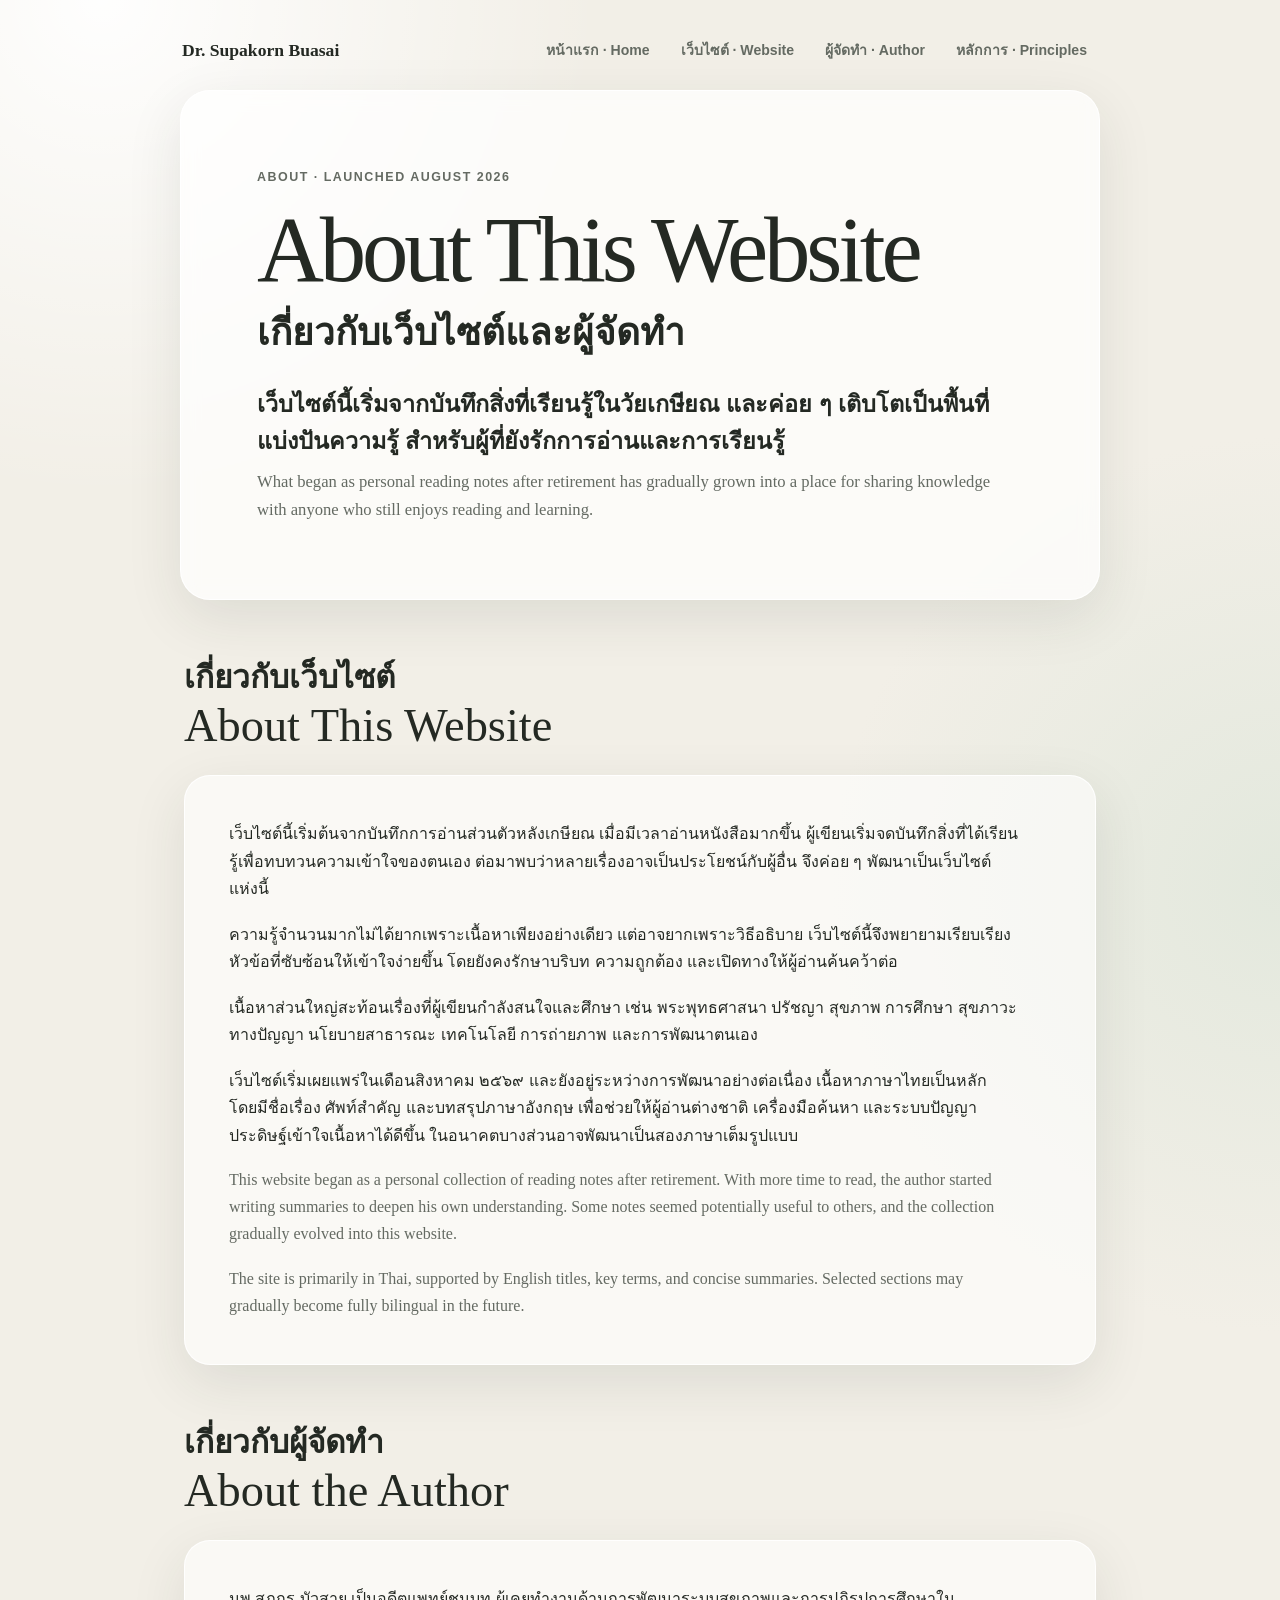
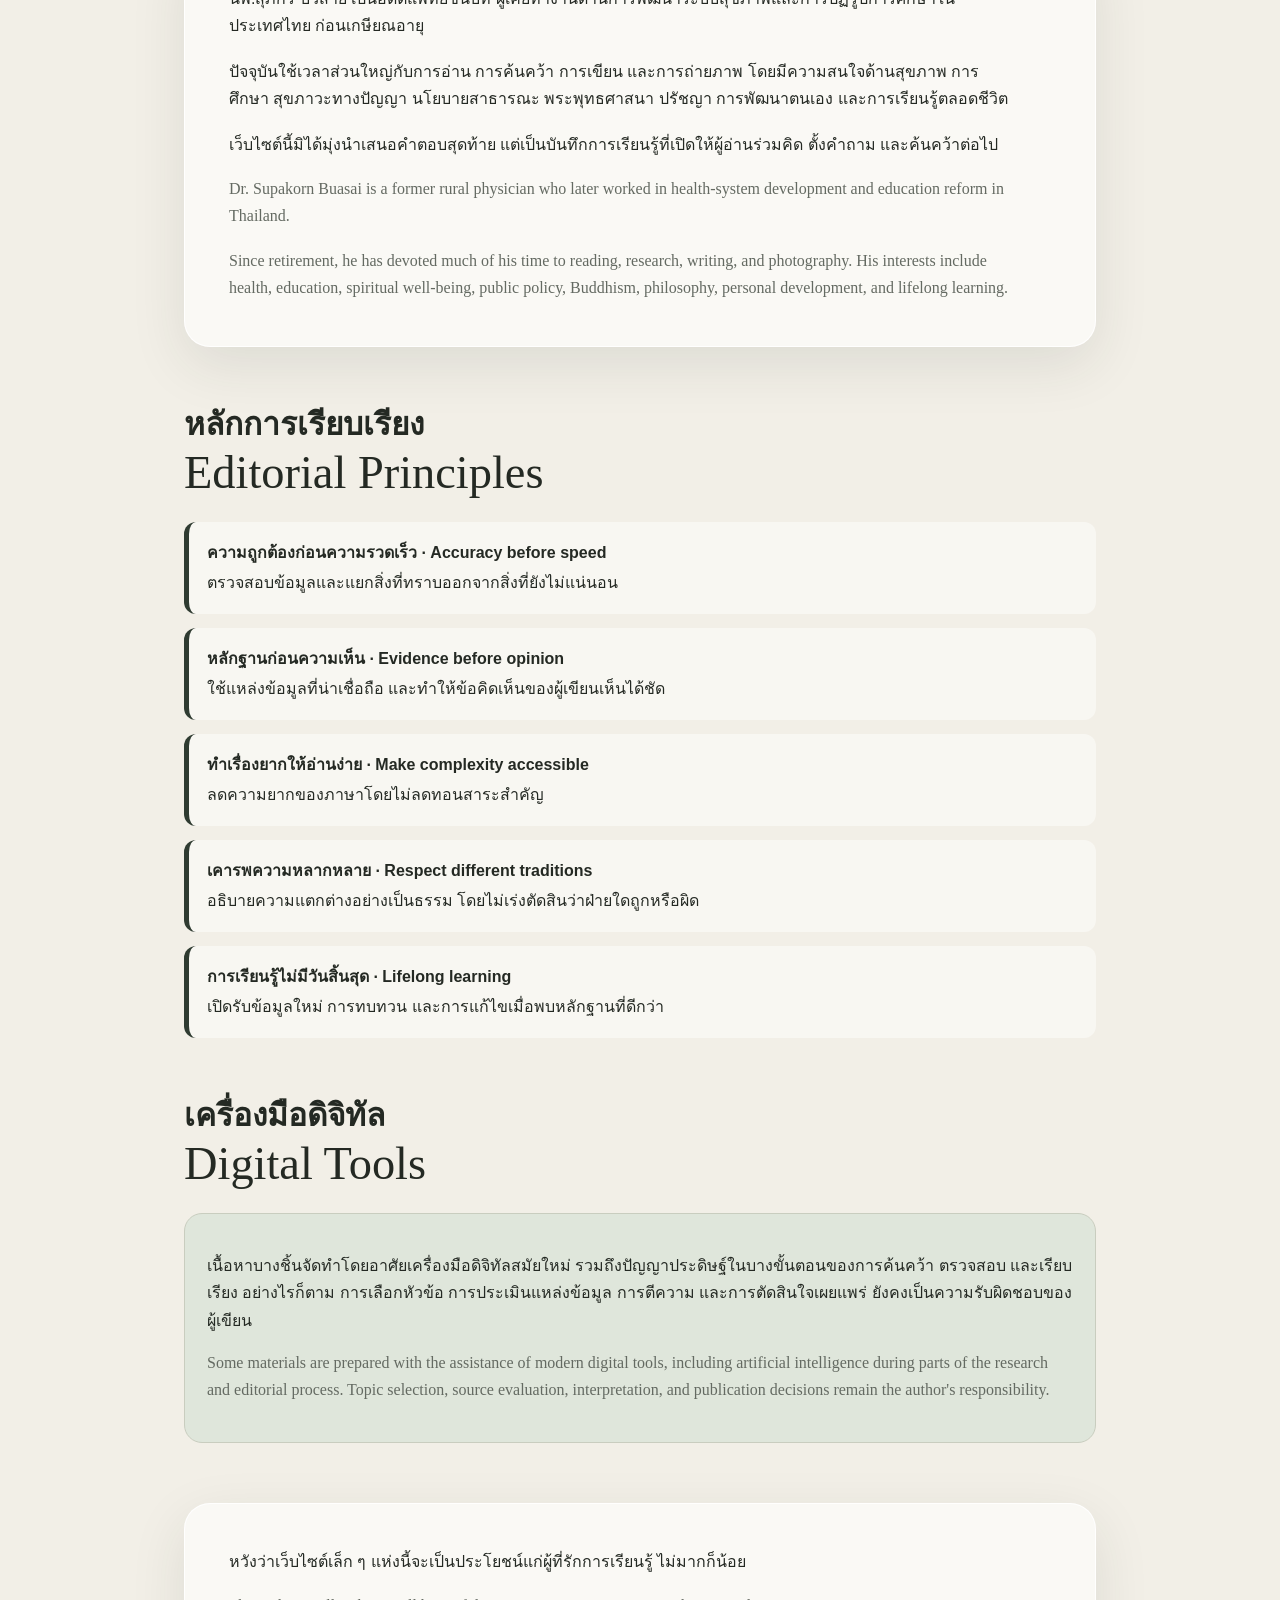
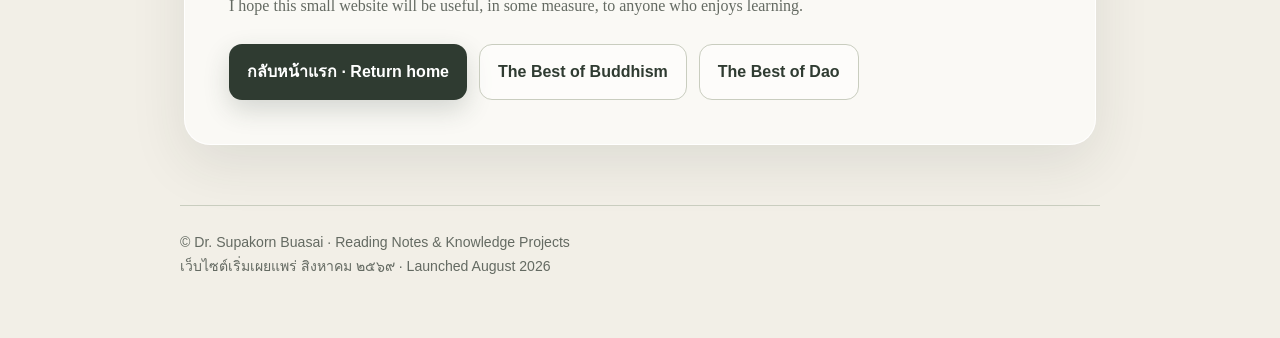
==== about/index.html @ 01113575 "Update index.html" ====
<!DOCTYPE html>
<html lang="th">
<head>
  <meta charset="UTF-8">
  <meta name="viewport" content="width=device-width, initial-scale=1.0">
  <title>เกี่ยวกับเว็บไซต์และผู้จัดทำ | Dr. Supakorn Buasai</title>
  <meta name="description" content="ที่มาของเว็บไซต์บันทึกการอ่านและโครงการความรู้ โดย ดร.สุภกร บัวสาย อดีตแพทย์ชนบท ผู้สนใจการเรียนรู้ตลอดชีวิต สุขภาพ การศึกษา สุขภาวะทางปัญญา นโยบายสาธารณะ การถ่ายภาพ และการพัฒนาตนเอง">
  <meta name="author" content="Dr. Supakorn Buasai">
  <meta name="robots" content="index, follow">
  <link rel="canonical" href="https://drsupakorn.github.io/about/">
  <link rel="stylesheet" href="https://drsupakorn.github.io/styles.css">
  <meta property="og:locale" content="th_TH">
  <meta property="og:locale:alternate" content="en_US">
  <meta property="og:type" content="profile">
  <meta property="og:title" content="เกี่ยวกับเว็บไซต์และผู้จัดทำ | Dr. Supakorn Buasai">
  <meta property="og:description" content="เว็บไซต์นี้เริ่มจากบันทึกสิ่งที่เรียนรู้ในวัยเกษียณ และค่อย ๆ เติบโตเป็นพื้นที่แบ่งปันความรู้สำหรับผู้สนใจทั่วไป">
  <meta property="og:url" content="https://drsupakorn.github.io/about/">
  <meta property="og:site_name" content="Dr. Supakorn Buasai — Reading Notes & Knowledge Projects">
  <meta name="twitter:card" content="summary">
  <meta name="twitter:title" content="About the Website | Dr. Supakorn Buasai">
  <meta name="twitter:description" content="The story behind a Thai-first knowledge website with English support, launched in August 2026.">
  <script type="application/ld+json">
  {
    "@context":"https://schema.org",
    "@type":"AboutPage",
    "name":"เกี่ยวกับเว็บไซต์และผู้จัดทำ",
    "alternateName":"About the Website and Author",
    "url":"https://drsupakorn.github.io/about/",
    "inLanguage":["th","en"],
    "dateCreated":"2026-08-03",
    "isPartOf":{"@type":"WebSite","name":"Dr. Supakorn Buasai — Reading Notes & Knowledge Projects","url":"https://drsupakorn.github.io/"},
    "about":{"@type":"Person","name":"Dr. Supakorn Buasai","alternateName":"ดร.สุภกร บัวสาย","description":"A former rural physician who later worked in health-system development and education reform in Thailand, and now devotes time to reading, research, writing, and photography."}
  }
  </script>
</head>
<body>
<main class="page narrow">
  <div class="topbar">
    <a class="brand" href="https://drsupakorn.github.io/">Dr. Supakorn Buasai</a>
    <nav class="topnav" aria-label="เมนูหลัก / Main navigation">
      <a href="https://drsupakorn.github.io/">หน้าแรก · Home</a>
      <a href="#website">เว็บไซต์ · Website</a>
      <a href="#author">ผู้จัดทำ · Author</a>
      <a href="#principles">หลักการ · Principles</a>
    </nav>
  </div>

  <header class="hero">
    <p class="eyebrow">About · Launched August 2026</p>
    <h1>About This Website<span class="thai-name">เกี่ยวกับเว็บไซต์และผู้จัดทำ</span></h1>
    <p class="lead-th">เว็บไซต์นี้เริ่มจากบันทึกสิ่งที่เรียนรู้ในวัยเกษียณ และค่อย ๆ เติบโตเป็นพื้นที่แบ่งปันความรู้ สำหรับผู้ที่ยังรักการอ่านและการเรียนรู้</p>
    <p class="lead-en" lang="en">What began as personal reading notes after retirement has gradually grown into a place for sharing knowledge with anyone who still enjoys reading and learning.</p>
  </header>

  <section class="section" id="website">
    <div class="section-head"><h2><span class="heading-th">เกี่ยวกับเว็บไซต์</span><span class="heading-en">About This Website</span></h2></div>
    <div class="content-card">
      <p>เว็บไซต์นี้เริ่มต้นจากบันทึกการอ่านส่วนตัวหลังเกษียณ เมื่อมีเวลาอ่านหนังสือมากขึ้น ผู้เขียนเริ่มจดบันทึกสิ่งที่ได้เรียนรู้เพื่อทบทวนความเข้าใจของตนเอง ต่อมาพบว่าหลายเรื่องอาจเป็นประโยชน์กับผู้อื่น จึงค่อย ๆ พัฒนาเป็นเว็บไซต์แห่งนี้</p>
      <p>ความรู้จำนวนมากไม่ได้ยากเพราะเนื้อหาเพียงอย่างเดียว แต่อาจยากเพราะวิธีอธิบาย เว็บไซต์นี้จึงพยายามเรียบเรียงหัวข้อที่ซับซ้อนให้เข้าใจง่ายขึ้น โดยยังคงรักษาบริบท ความถูกต้อง และเปิดทางให้ผู้อ่านค้นคว้าต่อ</p>
      <p>เนื้อหาส่วนใหญ่สะท้อนเรื่องที่ผู้เขียนกำลังสนใจและศึกษา เช่น พระพุทธศาสนา ปรัชญา สุขภาพ การศึกษา สุขภาวะทางปัญญา นโยบายสาธารณะ เทคโนโลยี การถ่ายภาพ และการพัฒนาตนเอง</p>
      <p>เว็บไซต์เริ่มเผยแพร่ในเดือนสิงหาคม ๒๕๖๙ และยังอยู่ระหว่างการพัฒนาอย่างต่อเนื่อง เนื้อหาภาษาไทยเป็นหลัก โดยมีชื่อเรื่อง ศัพท์สำคัญ และบทสรุปภาษาอังกฤษ เพื่อช่วยให้ผู้อ่านต่างชาติ เครื่องมือค้นหา และระบบปัญญาประดิษฐ์เข้าใจเนื้อหาได้ดีขึ้น ในอนาคตบางส่วนอาจพัฒนาเป็นสองภาษาเต็มรูปแบบ</p>
      <p class="english-copy" lang="en">This website began as a personal collection of reading notes after retirement. With more time to read, the author started writing summaries to deepen his own understanding. Some notes seemed potentially useful to others, and the collection gradually evolved into this website.</p>
      <p class="english-copy" lang="en">The site is primarily in Thai, supported by English titles, key terms, and concise summaries. Selected sections may gradually become fully bilingual in the future.</p>
    </div>
  </section>

  <section class="section" id="author">
    <div class="section-head"><h2><span class="heading-th">เกี่ยวกับผู้จัดทำ</span><span class="heading-en">About the Author</span></h2></div>
    <div class="content-card">
      <p>นพ.สุภกร บัวสาย เป็นอดีตแพทย์ชนบท ผู้เคยทำงานด้านการพัฒนาระบบสุขภาพและการปฏิรูปการศึกษาในประเทศไทย ก่อนเกษียณอายุ</p>
      <p>ปัจจุบันใช้เวลาส่วนใหญ่กับการอ่าน การค้นคว้า การเขียน และการถ่ายภาพ โดยมีความสนใจด้านสุขภาพ การศึกษา สุขภาวะทางปัญญา นโยบายสาธารณะ พระพุทธศาสนา ปรัชญา การพัฒนาตนเอง และการเรียนรู้ตลอดชีวิต</p>
      <p>เว็บไซต์นี้มิได้มุ่งนำเสนอคำตอบสุดท้าย แต่เป็นบันทึกการเรียนรู้ที่เปิดให้ผู้อ่านร่วมคิด ตั้งคำถาม และค้นคว้าต่อไป</p>
      <p class="english-copy" lang="en">Dr. Supakorn Buasai is a former rural physician who later worked in health-system development and education reform in Thailand.</p>
      <p class="english-copy" lang="en">Since retirement, he has devoted much of his time to reading, research, writing, and photography. His interests include health, education, spiritual well-being, public policy, Buddhism, philosophy, personal development, and lifelong learning.</p>
    </div>
  </section>

  <section class="section" id="principles">
    <div class="section-head"><h2><span class="heading-th">หลักการเรียบเรียง</span><span class="heading-en">Editorial Principles</span></h2></div>
    <ul class="principles">
      <li><strong>ความถูกต้องก่อนความรวดเร็ว · Accuracy before speed</strong>ตรวจสอบข้อมูลและแยกสิ่งที่ทราบออกจากสิ่งที่ยังไม่แน่นอน</li>
      <li><strong>หลักฐานก่อนความเห็น · Evidence before opinion</strong>ใช้แหล่งข้อมูลที่น่าเชื่อถือ และทำให้ข้อคิดเห็นของผู้เขียนเห็นได้ชัด</li>
      <li><strong>ทำเรื่องยากให้อ่านง่าย · Make complexity accessible</strong>ลดความยากของภาษาโดยไม่ลดทอนสาระสำคัญ</li>
      <li><strong>เคารพความหลากหลาย · Respect different traditions</strong>อธิบายความแตกต่างอย่างเป็นธรรม โดยไม่เร่งตัดสินว่าฝ่ายใดถูกหรือผิด</li>
      <li><strong>การเรียนรู้ไม่มีวันสิ้นสุด · Lifelong learning</strong>เปิดรับข้อมูลใหม่ การทบทวน และการแก้ไขเมื่อพบหลักฐานที่ดีกว่า</li>
    </ul>
  </section>

  <section class="section">
    <div class="section-head"><h2><span class="heading-th">เครื่องมือดิจิทัล</span><span class="heading-en">Digital Tools</span></h2></div>
    <div class="note">
      <p>เนื้อหาบางชิ้นจัดทำโดยอาศัยเครื่องมือดิจิทัลสมัยใหม่ รวมถึงปัญญาประดิษฐ์ในบางขั้นตอนของการค้นคว้า ตรวจสอบ และเรียบเรียง อย่างไรก็ตาม การเลือกหัวข้อ การประเมินแหล่งข้อมูล การตีความ และการตัดสินใจเผยแพร่ ยังคงเป็นความรับผิดชอบของผู้เขียน</p>
      <p class="english-copy" lang="en">Some materials are prepared with the assistance of modern digital tools, including artificial intelligence during parts of the research and editorial process. Topic selection, source evaluation, interpretation, and publication decisions remain the author's responsibility.</p>
    </div>
  </section>

  <section class="section">
    <div class="content-card">
      <p>หวังว่าเว็บไซต์เล็ก ๆ แห่งนี้จะเป็นประโยชน์แก่ผู้ที่รักการเรียนรู้ ไม่มากก็น้อย</p>
      <p class="english-copy" lang="en">I hope this small website will be useful, in some measure, to anyone who enjoys learning.</p>
      <div class="actions">
        <a class="button" href="https://drsupakorn.github.io/">กลับหน้าแรก · Return home</a>
        <a class="button-secondary" href="https://drsupakorn.github.io/the-best-of-buddhism/">The Best of Buddhism</a>
        <a class="button-secondary" href="https://drsupakorn.github.io/the-best-of-dao/">The Best of Dao</a>
      </div>
    </div>
  </section>

  <footer>© Dr. Supakorn Buasai · Reading Notes & Knowledge Projects<br>เว็บไซต์เริ่มเผยแพร่ สิงหาคม ๒๕๖๙ · Launched August 2026</footer>
</main>
</body>
</html>
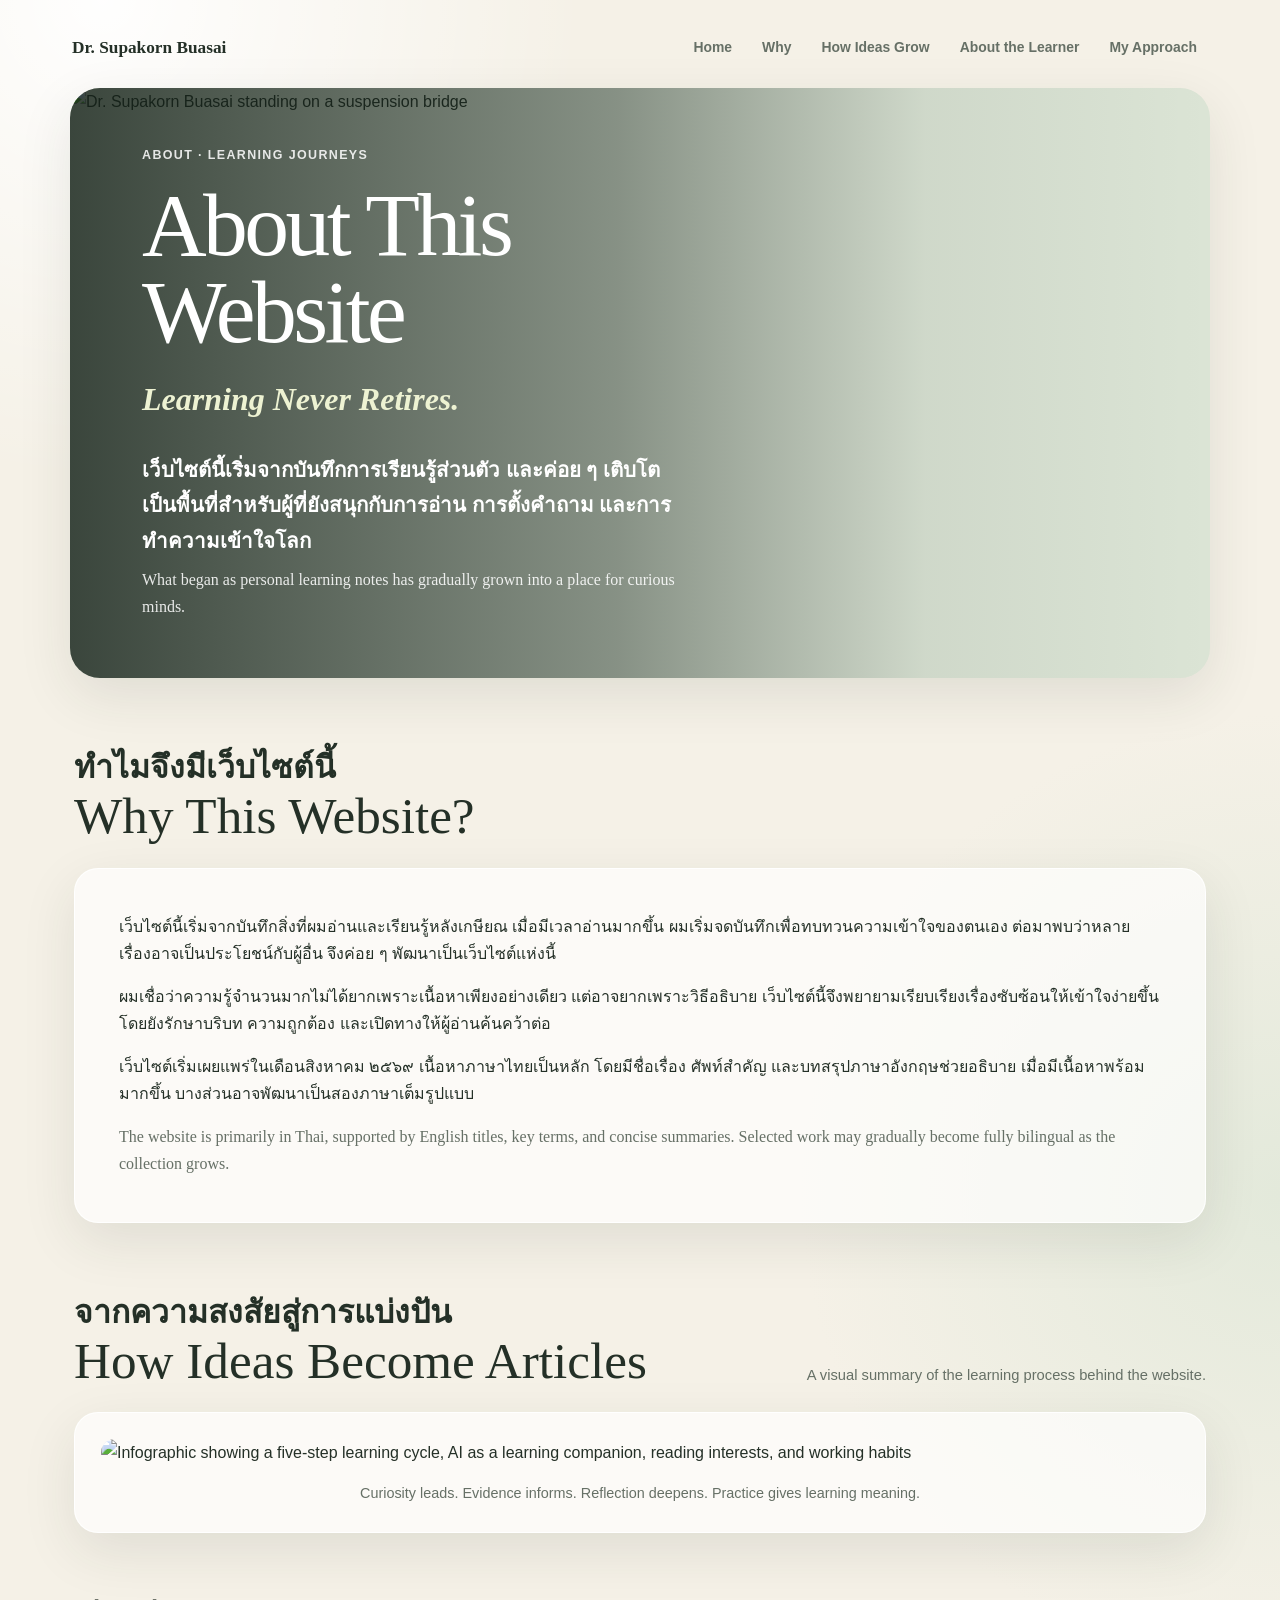
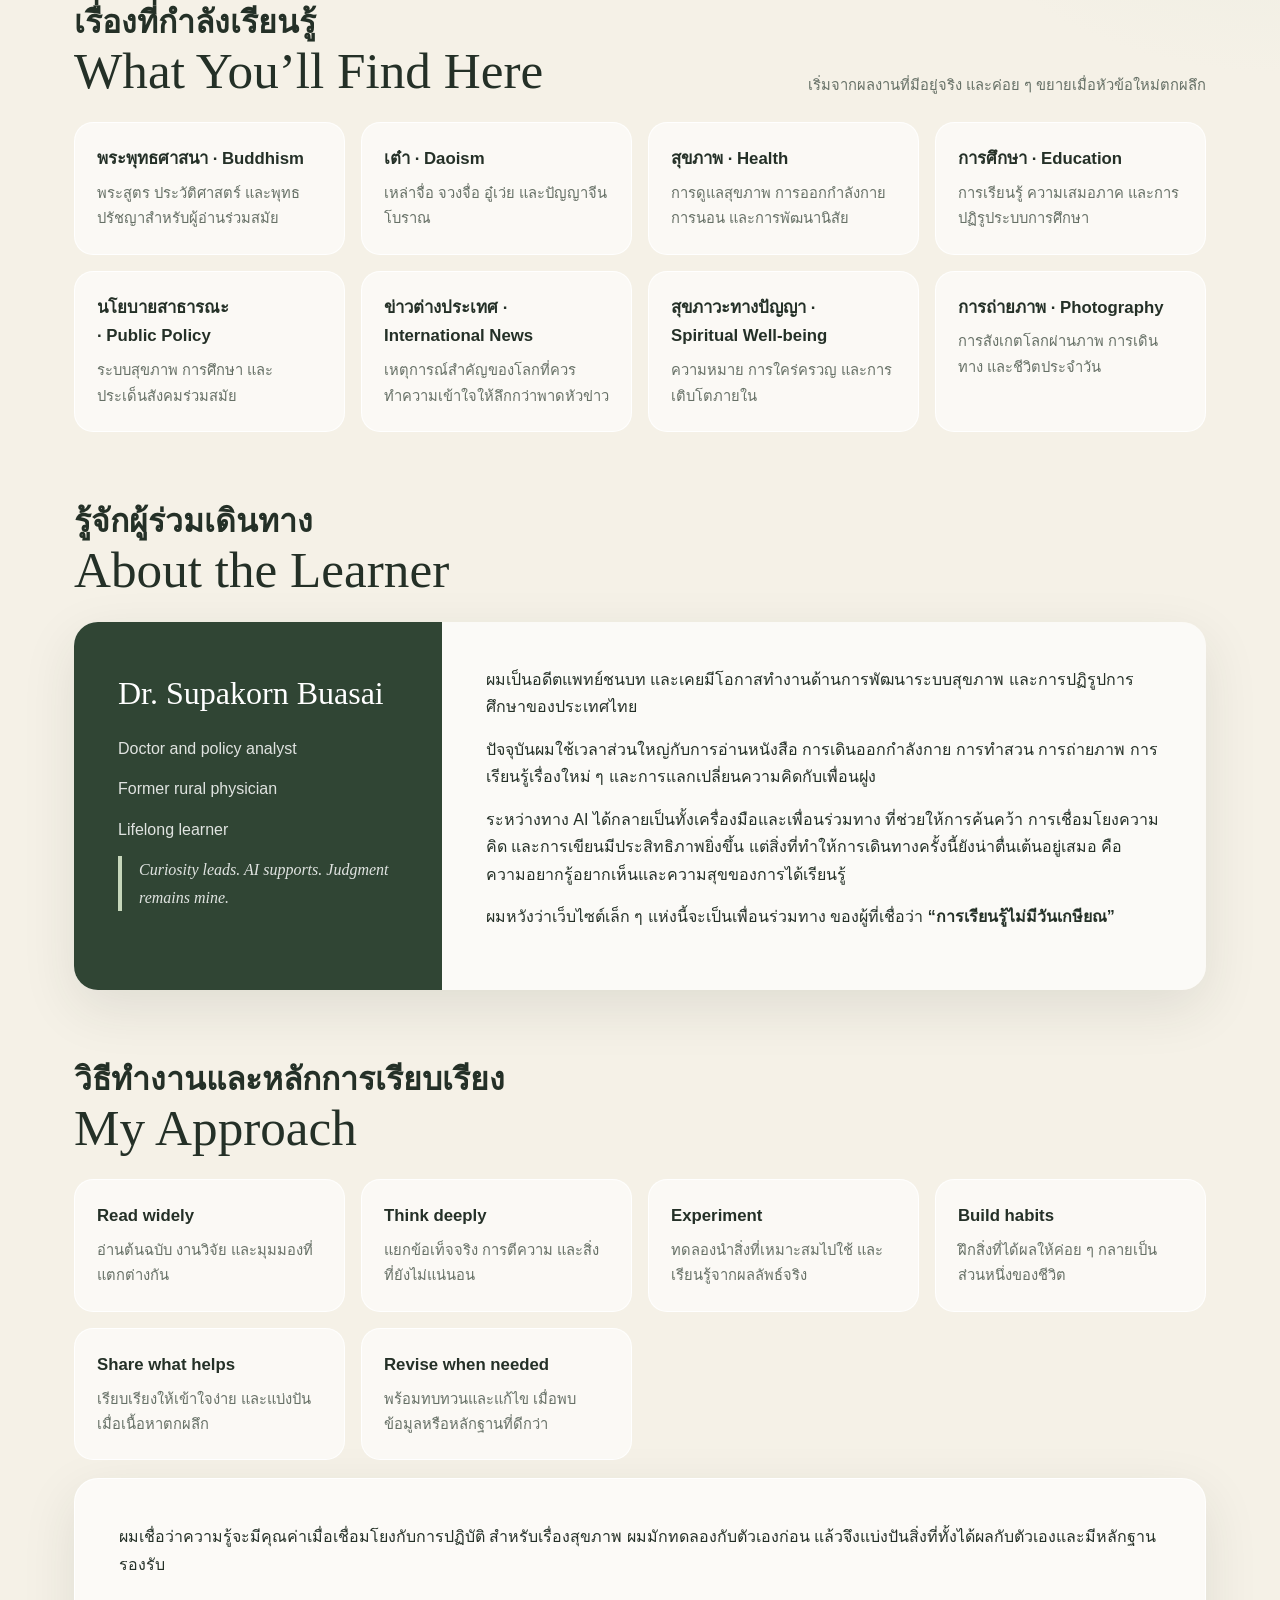
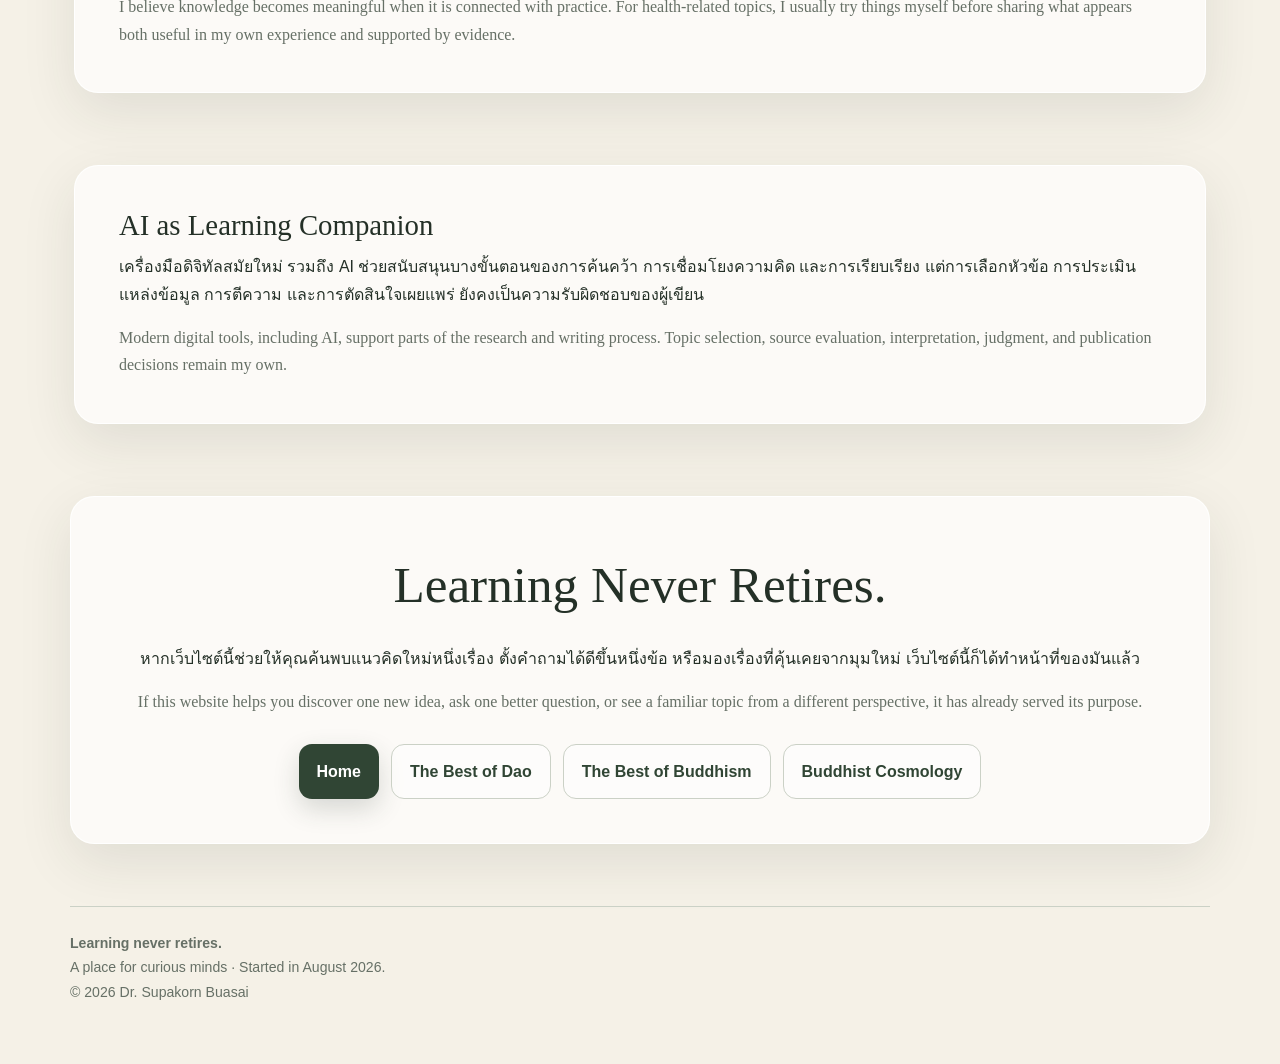
==== commit 8cb85592: "Add files via upload" ====
--- a/about/index.html
+++ b/about/index.html
@@ -3,110 +3,786 @@
 <head>
   <meta charset="UTF-8">
   <meta name="viewport" content="width=device-width, initial-scale=1.0">
+
   <title>เกี่ยวกับเว็บไซต์และผู้จัดทำ | Dr. Supakorn Buasai</title>
-  <meta name="description" content="ที่มาของเว็บไซต์บันทึกการอ่านและโครงการความรู้ โดย ดร.สุภกร บัวสาย อดีตแพทย์ชนบท ผู้สนใจการเรียนรู้ตลอดชีวิต สุขภาพ การศึกษา สุขภาวะทางปัญญา นโยบายสาธารณะ การถ่ายภาพ และการพัฒนาตนเอง">
+  <meta name="description"
+        content="ที่มาของ Learning Journeys โดย ดร.สุภกร บัวสาย เว็บไซต์สำหรับผู้ที่ยังสนุกกับการอ่าน การตั้งคำถาม และการเรียนรู้ตลอดชีวิต">
   <meta name="author" content="Dr. Supakorn Buasai">
   <meta name="robots" content="index, follow">
+
   <link rel="canonical" href="https://drsupakorn.github.io/about/">
-  <link rel="stylesheet" href="https://drsupakorn.github.io/styles.css">
+
   <meta property="og:locale" content="th_TH">
   <meta property="og:locale:alternate" content="en_US">
   <meta property="og:type" content="profile">
-  <meta property="og:title" content="เกี่ยวกับเว็บไซต์และผู้จัดทำ | Dr. Supakorn Buasai">
-  <meta property="og:description" content="เว็บไซต์นี้เริ่มจากบันทึกสิ่งที่เรียนรู้ในวัยเกษียณ และค่อย ๆ เติบโตเป็นพื้นที่แบ่งปันความรู้สำหรับผู้สนใจทั่วไป">
+  <meta property="og:title" content="About This Website | Dr. Supakorn Buasai">
+  <meta property="og:description"
+        content="A place for curious minds—built from reading, reflection, practice, and lifelong learning.">
   <meta property="og:url" content="https://drsupakorn.github.io/about/">
-  <meta property="og:site_name" content="Dr. Supakorn Buasai — Reading Notes & Knowledge Projects">
-  <meta name="twitter:card" content="summary">
-  <meta name="twitter:title" content="About the Website | Dr. Supakorn Buasai">
-  <meta name="twitter:description" content="The story behind a Thai-first knowledge website with English support, launched in August 2026.">
+  <meta property="og:site_name" content="Dr. Supakorn Buasai — Learning Journeys">
+  <meta property="og:image"
+        content="https://drsupakorn.github.io/images/about-bridge.jpg">
+  <meta property="og:image:alt"
+        content="Dr. Supakorn Buasai standing on a suspension bridge">
+
+  <meta name="twitter:card" content="summary_large_image">
+  <meta name="twitter:title" content="About This Website | Dr. Supakorn Buasai">
+  <meta name="twitter:description"
+        content="The story behind Learning Journeys: a place for curious minds.">
+  <meta name="twitter:image"
+        content="https://drsupakorn.github.io/images/about-bridge.jpg">
+
   <script type="application/ld+json">
   {
-    "@context":"https://schema.org",
-    "@type":"AboutPage",
-    "name":"เกี่ยวกับเว็บไซต์และผู้จัดทำ",
-    "alternateName":"About the Website and Author",
-    "url":"https://drsupakorn.github.io/about/",
-    "inLanguage":["th","en"],
-    "dateCreated":"2026-08-03",
-    "isPartOf":{"@type":"WebSite","name":"Dr. Supakorn Buasai — Reading Notes & Knowledge Projects","url":"https://drsupakorn.github.io/"},
-    "about":{"@type":"Person","name":"Dr. Supakorn Buasai","alternateName":"ดร.สุภกร บัวสาย","description":"A former rural physician who later worked in health-system development and education reform in Thailand, and now devotes time to reading, research, writing, and photography."}
+    "@context": "https://schema.org",
+    "@type": "AboutPage",
+    "name": "เกี่ยวกับเว็บไซต์และผู้จัดทำ",
+    "alternateName": "About This Website",
+    "url": "https://drsupakorn.github.io/about/",
+    "inLanguage": ["th", "en"],
+    "dateCreated": "2026-08-03",
+    "isPartOf": {
+      "@type": "WebSite",
+      "name": "Dr. Supakorn Buasai — Learning Journeys",
+      "url": "https://drsupakorn.github.io/"
+    },
+    "about": {
+      "@type": "Person",
+      "name": "Dr. Supakorn Buasai",
+      "alternateName": "ดร.สุภกร บัวสาย",
+      "description": "Doctor and policy analyst; former rural physician; lifelong learner interested in health, education, spiritual well-being, public policy, photography, and personal development."
+    }
   }
   </script>
+
+  <style>
+    :root {
+      --bg: #f5f1e7;
+      --paper: rgba(255,255,255,.82);
+      --text: #243027;
+      --muted: #667066;
+      --deep: #304534;
+      --deep2: #223126;
+      --soft: #e4eadf;
+      --line: #cbd1c6;
+      --shadow: 0 18px 54px rgba(35,48,39,.10);
+    }
+
+    * { box-sizing: border-box; }
+    html { scroll-behavior: smooth; }
+
+    body {
+      margin: 0;
+      color: var(--text);
+      background:
+        radial-gradient(circle at 8% 0%, rgba(255,255,255,.96), transparent 30rem),
+        radial-gradient(circle at 100% 28%, rgba(220,230,214,.72), transparent 30rem),
+        var(--bg);
+      font-family: -apple-system, BlinkMacSystemFont, "Segoe UI",
+        "Noto Sans Thai", Arial, sans-serif;
+      line-height: 1.72;
+      -webkit-font-smoothing: antialiased;
+    }
+
+    a { color: inherit; }
+    img { display: block; max-width: 100%; }
+
+    .page {
+      width: min(100% - 32px, 1140px);
+      margin: 0 auto;
+      padding: 24px 0 60px;
+    }
+
+    .topbar {
+      display: flex;
+      justify-content: space-between;
+      align-items: center;
+      gap: 18px;
+      padding: 4px 2px 20px;
+    }
+
+    .brand {
+      font-family: Georgia, "Times New Roman", serif;
+      font-size: 1.08rem;
+      font-weight: 700;
+      text-decoration: none;
+    }
+
+    .topnav {
+      display: flex;
+      flex-wrap: wrap;
+      justify-content: flex-end;
+      gap: 8px;
+    }
+
+    .topnav a {
+      padding: 8px 11px;
+      border-radius: 999px;
+      color: var(--muted);
+      font-size: .87rem;
+      font-weight: 700;
+      text-decoration: none;
+    }
+
+    .topnav a:hover,
+    .topnav a:focus {
+      background: var(--soft);
+      color: var(--deep);
+    }
+
+    .hero {
+      position: relative;
+      overflow: hidden;
+      min-height: 590px;
+      border-radius: 30px;
+      box-shadow: var(--shadow);
+      background: #dbe4d5;
+    }
+
+    .hero img {
+      width: 100%;
+      min-height: 590px;
+      object-fit: cover;
+      object-position: center 42%;
+    }
+
+    .hero::after {
+      content: "";
+      position: absolute;
+      inset: 0;
+      background: linear-gradient(90deg,
+        rgba(18,30,22,.80) 0%,
+        rgba(18,30,22,.42) 48%,
+        rgba(18,30,22,.06) 75%,
+        transparent 100%);
+    }
+
+    .hero-copy {
+      position: absolute;
+      z-index: 1;
+      inset: 0;
+      display: flex;
+      max-width: 690px;
+      flex-direction: column;
+      justify-content: center;
+      padding: clamp(34px, 6vw, 72px);
+      color: white;
+    }
+
+    .eyebrow {
+      margin: 0 0 14px;
+      font-size: .78rem;
+      font-weight: 850;
+      letter-spacing: .11em;
+      text-transform: uppercase;
+      opacity: .86;
+    }
+
+    h1, h2, h3 { text-wrap: balance; }
+
+    h1 {
+      margin: 0;
+      font-family: Georgia, "Times New Roman", serif;
+      font-size: clamp(3.1rem, 7vw, 6rem);
+      font-weight: 500;
+      line-height: .98;
+      letter-spacing: -.04em;
+    }
+
+    .hero-tag {
+      margin: 16px 0 0;
+      color: #edf2d2;
+      font-family: Georgia, "Times New Roman", serif;
+      font-size: clamp(1.35rem, 3vw, 2rem);
+      font-style: italic;
+      font-weight: 700;
+    }
+
+    .lead-th {
+      margin: 25px 0 8px;
+      max-width: 620px;
+      font-size: clamp(1.04rem, 2.3vw, 1.28rem);
+      font-weight: 650;
+    }
+
+    .lead-en {
+      margin: 0;
+      max-width: 620px;
+      font-family: Georgia, "Times New Roman", serif;
+      opacity: .88;
+    }
+
+    .section { padding: 72px 4px 0; }
+
+    .section-head {
+      display: flex;
+      justify-content: space-between;
+      align-items: end;
+      gap: 20px;
+      margin-bottom: 24px;
+    }
+
+    h2 {
+      margin: 0;
+      font-family: Georgia, "Times New Roman", serif;
+      font-size: clamp(2.1rem, 5vw, 3.2rem);
+      font-weight: 500;
+      line-height: 1.08;
+    }
+
+    .heading-th {
+      display: block;
+      margin-bottom: 4px;
+      font-family: -apple-system, BlinkMacSystemFont, "Segoe UI",
+        "Noto Sans Thai", Arial, sans-serif;
+      font-size: .62em;
+      font-weight: 850;
+    }
+
+    .heading-en { display: block; }
+
+    .section-note {
+      margin: 0;
+      max-width: 440px;
+      color: var(--muted);
+      font-size: .92rem;
+      text-align: right;
+    }
+
+    .content-card,
+    .figure-card,
+    .note-card,
+    .invitation {
+      padding: clamp(26px, 5vw, 44px);
+      border: 1px solid rgba(255,255,255,.92);
+      border-radius: 24px;
+      background: rgba(255,255,255,.66);
+      box-shadow: var(--shadow);
+    }
+
+    .content-card p,
+    .note-card p {
+      margin: 0 0 15px;
+    }
+
+    .content-card p:last-child,
+    .note-card p:last-child { margin-bottom: 0; }
+
+    .english-copy {
+      color: var(--muted);
+      font-family: Georgia, "Times New Roman", serif;
+    }
+
+    .figure-card { padding: clamp(14px, 3vw, 26px); }
+    .figure-card figure { margin: 0; }
+    .figure-card img { width: 100%; border-radius: 16px; }
+
+    figcaption {
+      margin-top: 14px;
+      color: var(--muted);
+      font-size: .9rem;
+      text-align: center;
+    }
+
+    .topic-grid,
+    .practice-grid {
+      display: grid;
+      grid-template-columns: repeat(4, 1fr);
+      gap: 16px;
+    }
+
+    .topic,
+    .practice {
+      padding: 22px;
+      border: 1px solid rgba(255,255,255,.92);
+      border-radius: 19px;
+      background: rgba(255,255,255,.60);
+    }
+
+    .topic h3,
+    .practice h3 {
+      margin: 0 0 7px;
+      font-size: 1.05rem;
+    }
+
+    .topic p,
+    .practice p {
+      margin: 0;
+      color: var(--muted);
+      font-size: .92rem;
+    }
+
+    .learner-card {
+      display: grid;
+      grid-template-columns: .65fr 1.35fr;
+      overflow: hidden;
+      border-radius: 24px;
+      background: rgba(255,255,255,.66);
+      box-shadow: var(--shadow);
+    }
+
+    .learner-aside {
+      padding: clamp(27px, 5vw, 44px);
+      background: var(--deep);
+      color: white;
+    }
+
+    .learner-aside h3 {
+      margin: 0 0 14px;
+      font-family: Georgia, "Times New Roman", serif;
+      font-size: 2rem;
+      font-weight: 500;
+    }
+
+    .learner-aside p {
+      margin: 0 0 13px;
+      color: rgba(255,255,255,.85);
+    }
+
+    .quote {
+      margin-top: 20px;
+      padding-left: 17px;
+      border-left: 4px solid #c7d7bb;
+      font-family: Georgia, "Times New Roman", serif;
+      font-style: italic;
+    }
+
+    .learner-body {
+      padding: clamp(27px, 5vw, 44px);
+    }
+
+    .learner-body p {
+      margin: 0 0 15px;
+    }
+
+    .actions {
+      display: flex;
+      flex-wrap: wrap;
+      gap: 12px;
+      margin-top: 28px;
+    }
+
+    .button,
+    .button-secondary {
+      display: inline-flex;
+      align-items: center;
+      justify-content: center;
+      min-height: 50px;
+      padding: 13px 18px;
+      border-radius: 13px;
+      font-weight: 800;
+      text-decoration: none;
+    }
+
+    .button {
+      background: var(--deep);
+      color: white;
+      box-shadow: 0 10px 26px rgba(47,61,49,.18);
+    }
+
+    .button:hover,
+    .button:focus { background: var(--deep2); }
+
+    .button-secondary {
+      border: 1px solid var(--line);
+      background: rgba(255,255,255,.52);
+      color: var(--deep);
+    }
+
+    .button-secondary:hover,
+    .button-secondary:focus { background: var(--soft); }
+
+    .invitation {
+      margin-top: 72px;
+      text-align: center;
+    }
+
+    .invitation strong {
+      display: block;
+      margin-bottom: 12px;
+      font-family: Georgia, "Times New Roman", serif;
+      font-size: clamp(2rem, 4.5vw, 3.2rem);
+      font-weight: 500;
+    }
+
+    footer {
+      margin-top: 62px;
+      padding-top: 24px;
+      border-top: 1px solid var(--line);
+      color: var(--muted);
+      font-size: .88rem;
+    }
+
+    @media (max-width: 920px) {
+      .topic-grid,
+      .practice-grid { grid-template-columns: repeat(2, 1fr); }
+      .learner-card { grid-template-columns: 1fr; }
+    }
+
+    @media (max-width: 620px) {
+      .topbar {
+        align-items: flex-start;
+        flex-direction: column;
+      }
+
+      .topnav { justify-content: flex-start; }
+
+      .hero,
+      .hero img { min-height: 650px; }
+
+      .hero::after {
+        background: linear-gradient(180deg,
+          rgba(18,30,22,.25) 0%,
+          rgba(18,30,22,.76) 55%,
+          rgba(18,30,22,.92) 100%);
+      }
+
+      .hero-copy { justify-content: flex-end; }
+
+      .section-head {
+        align-items: flex-start;
+        flex-direction: column;
+      }
+
+      .section-note { text-align: left; }
+
+      .topic-grid,
+      .practice-grid { grid-template-columns: 1fr; }
+
+      .actions a { width: 100%; }
+    }
+
+    @media (prefers-reduced-motion: reduce) {
+      html { scroll-behavior: auto; }
+    }
+  </style>
 </head>
+
 <body>
-<main class="page narrow">
-  <div class="topbar">
-    <a class="brand" href="https://drsupakorn.github.io/">Dr. Supakorn Buasai</a>
-    <nav class="topnav" aria-label="เมนูหลัก / Main navigation">
-      <a href="https://drsupakorn.github.io/">หน้าแรก · Home</a>
-      <a href="#website">เว็บไซต์ · Website</a>
-      <a href="#author">ผู้จัดทำ · Author</a>
-      <a href="#principles">หลักการ · Principles</a>
-    </nav>
-  </div>
-
-  <header class="hero">
-    <p class="eyebrow">About · Launched August 2026</p>
-    <h1>About This Website<span class="thai-name">เกี่ยวกับเว็บไซต์และผู้จัดทำ</span></h1>
-    <p class="lead-th">เว็บไซต์นี้เริ่มจากบันทึกสิ่งที่เรียนรู้ในวัยเกษียณ และค่อย ๆ เติบโตเป็นพื้นที่แบ่งปันความรู้ สำหรับผู้ที่ยังรักการอ่านและการเรียนรู้</p>
-    <p class="lead-en" lang="en">What began as personal reading notes after retirement has gradually grown into a place for sharing knowledge with anyone who still enjoys reading and learning.</p>
-  </header>
-
-  <section class="section" id="website">
-    <div class="section-head"><h2><span class="heading-th">เกี่ยวกับเว็บไซต์</span><span class="heading-en">About This Website</span></h2></div>
-    <div class="content-card">
-      <p>เว็บไซต์นี้เริ่มต้นจากบันทึกการอ่านส่วนตัวหลังเกษียณ เมื่อมีเวลาอ่านหนังสือมากขึ้น ผู้เขียนเริ่มจดบันทึกสิ่งที่ได้เรียนรู้เพื่อทบทวนความเข้าใจของตนเอง ต่อมาพบว่าหลายเรื่องอาจเป็นประโยชน์กับผู้อื่น จึงค่อย ๆ พัฒนาเป็นเว็บไซต์แห่งนี้</p>
-      <p>ความรู้จำนวนมากไม่ได้ยากเพราะเนื้อหาเพียงอย่างเดียว แต่อาจยากเพราะวิธีอธิบาย เว็บไซต์นี้จึงพยายามเรียบเรียงหัวข้อที่ซับซ้อนให้เข้าใจง่ายขึ้น โดยยังคงรักษาบริบท ความถูกต้อง และเปิดทางให้ผู้อ่านค้นคว้าต่อ</p>
-      <p>เนื้อหาส่วนใหญ่สะท้อนเรื่องที่ผู้เขียนกำลังสนใจและศึกษา เช่น พระพุทธศาสนา ปรัชญา สุขภาพ การศึกษา สุขภาวะทางปัญญา นโยบายสาธารณะ เทคโนโลยี การถ่ายภาพ และการพัฒนาตนเอง</p>
-      <p>เว็บไซต์เริ่มเผยแพร่ในเดือนสิงหาคม ๒๕๖๙ และยังอยู่ระหว่างการพัฒนาอย่างต่อเนื่อง เนื้อหาภาษาไทยเป็นหลัก โดยมีชื่อเรื่อง ศัพท์สำคัญ และบทสรุปภาษาอังกฤษ เพื่อช่วยให้ผู้อ่านต่างชาติ เครื่องมือค้นหา และระบบปัญญาประดิษฐ์เข้าใจเนื้อหาได้ดีขึ้น ในอนาคตบางส่วนอาจพัฒนาเป็นสองภาษาเต็มรูปแบบ</p>
-      <p class="english-copy" lang="en">This website began as a personal collection of reading notes after retirement. With more time to read, the author started writing summaries to deepen his own understanding. Some notes seemed potentially useful to others, and the collection gradually evolved into this website.</p>
-      <p class="english-copy" lang="en">The site is primarily in Thai, supported by English titles, key terms, and concise summaries. Selected sections may gradually become fully bilingual in the future.</p>
+  <main class="page">
+
+    <div class="topbar">
+      <a class="brand" href="https://drsupakorn.github.io/">
+        Dr. Supakorn Buasai
+      </a>
+
+      <nav class="topnav" aria-label="Main navigation">
+        <a href="https://drsupakorn.github.io/">Home</a>
+        <a href="#website">Why</a>
+        <a href="#process">How Ideas Grow</a>
+        <a href="#learner">About the Learner</a>
+        <a href="#principles">My Approach</a>
+      </nav>
     </div>
-  </section>
-
-  <section class="section" id="author">
-    <div class="section-head"><h2><span class="heading-th">เกี่ยวกับผู้จัดทำ</span><span class="heading-en">About the Author</span></h2></div>
-    <div class="content-card">
-      <p>นพ.สุภกร บัวสาย เป็นอดีตแพทย์ชนบท ผู้เคยทำงานด้านการพัฒนาระบบสุขภาพและการปฏิรูปการศึกษาในประเทศไทย ก่อนเกษียณอายุ</p>
-      <p>ปัจจุบันใช้เวลาส่วนใหญ่กับการอ่าน การค้นคว้า การเขียน และการถ่ายภาพ โดยมีความสนใจด้านสุขภาพ การศึกษา สุขภาวะทางปัญญา นโยบายสาธารณะ พระพุทธศาสนา ปรัชญา การพัฒนาตนเอง และการเรียนรู้ตลอดชีวิต</p>
-      <p>เว็บไซต์นี้มิได้มุ่งนำเสนอคำตอบสุดท้าย แต่เป็นบันทึกการเรียนรู้ที่เปิดให้ผู้อ่านร่วมคิด ตั้งคำถาม และค้นคว้าต่อไป</p>
-      <p class="english-copy" lang="en">Dr. Supakorn Buasai is a former rural physician who later worked in health-system development and education reform in Thailand.</p>
-      <p class="english-copy" lang="en">Since retirement, he has devoted much of his time to reading, research, writing, and photography. His interests include health, education, spiritual well-being, public policy, Buddhism, philosophy, personal development, and lifelong learning.</p>
-    </div>
-  </section>
-
-  <section class="section" id="principles">
-    <div class="section-head"><h2><span class="heading-th">หลักการเรียบเรียง</span><span class="heading-en">Editorial Principles</span></h2></div>
-    <ul class="principles">
-      <li><strong>ความถูกต้องก่อนความรวดเร็ว · Accuracy before speed</strong>ตรวจสอบข้อมูลและแยกสิ่งที่ทราบออกจากสิ่งที่ยังไม่แน่นอน</li>
-      <li><strong>หลักฐานก่อนความเห็น · Evidence before opinion</strong>ใช้แหล่งข้อมูลที่น่าเชื่อถือ และทำให้ข้อคิดเห็นของผู้เขียนเห็นได้ชัด</li>
-      <li><strong>ทำเรื่องยากให้อ่านง่าย · Make complexity accessible</strong>ลดความยากของภาษาโดยไม่ลดทอนสาระสำคัญ</li>
-      <li><strong>เคารพความหลากหลาย · Respect different traditions</strong>อธิบายความแตกต่างอย่างเป็นธรรม โดยไม่เร่งตัดสินว่าฝ่ายใดถูกหรือผิด</li>
-      <li><strong>การเรียนรู้ไม่มีวันสิ้นสุด · Lifelong learning</strong>เปิดรับข้อมูลใหม่ การทบทวน และการแก้ไขเมื่อพบหลักฐานที่ดีกว่า</li>
-    </ul>
-  </section>
-
-  <section class="section">
-    <div class="section-head"><h2><span class="heading-th">เครื่องมือดิจิทัล</span><span class="heading-en">Digital Tools</span></h2></div>
-    <div class="note">
-      <p>เนื้อหาบางชิ้นจัดทำโดยอาศัยเครื่องมือดิจิทัลสมัยใหม่ รวมถึงปัญญาประดิษฐ์ในบางขั้นตอนของการค้นคว้า ตรวจสอบ และเรียบเรียง อย่างไรก็ตาม การเลือกหัวข้อ การประเมินแหล่งข้อมูล การตีความ และการตัดสินใจเผยแพร่ ยังคงเป็นความรับผิดชอบของผู้เขียน</p>
-      <p class="english-copy" lang="en">Some materials are prepared with the assistance of modern digital tools, including artificial intelligence during parts of the research and editorial process. Topic selection, source evaluation, interpretation, and publication decisions remain the author's responsibility.</p>
-    </div>
-  </section>
-
-  <section class="section">
-    <div class="content-card">
-      <p>หวังว่าเว็บไซต์เล็ก ๆ แห่งนี้จะเป็นประโยชน์แก่ผู้ที่รักการเรียนรู้ ไม่มากก็น้อย</p>
-      <p class="english-copy" lang="en">I hope this small website will be useful, in some measure, to anyone who enjoys learning.</p>
-      <div class="actions">
-        <a class="button" href="https://drsupakorn.github.io/">กลับหน้าแรก · Return home</a>
-        <a class="button-secondary" href="https://drsupakorn.github.io/the-best-of-buddhism/">The Best of Buddhism</a>
-        <a class="button-secondary" href="https://drsupakorn.github.io/the-best-of-dao/">The Best of Dao</a>
-      </div>
-    </div>
-  </section>
-
-  <footer>© Dr. Supakorn Buasai · Reading Notes & Knowledge Projects<br>เว็บไซต์เริ่มเผยแพร่ สิงหาคม ๒๕๖๙ · Launched August 2026</footer>
-</main>
+
+    <header class="hero">
+      <img src="../images/about-bridge.jpg"
+           alt="Dr. Supakorn Buasai standing on a suspension bridge">
+
+      <div class="hero-copy">
+        <p class="eyebrow">About · Learning Journeys</p>
+        <h1>About This Website</h1>
+        <p class="hero-tag">Learning Never Retires.</p>
+
+        <p class="lead-th">
+          เว็บไซต์นี้เริ่มจากบันทึกการเรียนรู้ส่วนตัว
+          และค่อย ๆ เติบโตเป็นพื้นที่สำหรับผู้ที่ยังสนุกกับการอ่าน
+          การตั้งคำถาม และการทำความเข้าใจโลก
+        </p>
+
+        <p class="lead-en" lang="en">
+          What began as personal learning notes has gradually grown
+          into a place for curious minds.
+        </p>
+      </div>
+    </header>
+
+    <section class="section" id="website">
+      <div class="section-head">
+        <h2>
+          <span class="heading-th">ทำไมจึงมีเว็บไซต์นี้</span>
+          <span class="heading-en">Why This Website?</span>
+        </h2>
+      </div>
+
+      <article class="content-card">
+        <p>
+          เว็บไซต์นี้เริ่มจากบันทึกสิ่งที่ผมอ่านและเรียนรู้หลังเกษียณ
+          เมื่อมีเวลาอ่านมากขึ้น ผมเริ่มจดบันทึกเพื่อทบทวนความเข้าใจของตนเอง
+          ต่อมาพบว่าหลายเรื่องอาจเป็นประโยชน์กับผู้อื่น
+          จึงค่อย ๆ พัฒนาเป็นเว็บไซต์แห่งนี้
+        </p>
+
+        <p>
+          ผมเชื่อว่าความรู้จำนวนมากไม่ได้ยากเพราะเนื้อหาเพียงอย่างเดียว
+          แต่อาจยากเพราะวิธีอธิบาย
+          เว็บไซต์นี้จึงพยายามเรียบเรียงเรื่องซับซ้อนให้เข้าใจง่ายขึ้น
+          โดยยังรักษาบริบท ความถูกต้อง และเปิดทางให้ผู้อ่านค้นคว้าต่อ
+        </p>
+
+        <p>
+          เว็บไซต์เริ่มเผยแพร่ในเดือนสิงหาคม ๒๕๖๙
+          เนื้อหาภาษาไทยเป็นหลัก
+          โดยมีชื่อเรื่อง ศัพท์สำคัญ และบทสรุปภาษาอังกฤษช่วยอธิบาย
+          เมื่อมีเนื้อหาพร้อมมากขึ้น บางส่วนอาจพัฒนาเป็นสองภาษาเต็มรูปแบบ
+        </p>
+
+        <p class="english-copy" lang="en">
+          The website is primarily in Thai, supported by English titles,
+          key terms, and concise summaries. Selected work may gradually
+          become fully bilingual as the collection grows.
+        </p>
+      </article>
+    </section>
+
+    <section class="section" id="process">
+      <div class="section-head">
+        <h2>
+          <span class="heading-th">จากความสงสัยสู่การแบ่งปัน</span>
+          <span class="heading-en">How Ideas Become Articles</span>
+        </h2>
+
+        <p class="section-note">
+          A visual summary of the learning process behind the website.
+        </p>
+      </div>
+
+      <div class="figure-card">
+        <figure>
+          <img src="../images/how-ideas-become-articles.svg"
+               alt="Infographic showing a five-step learning cycle, AI as a learning companion, reading interests, and working habits">
+          <figcaption lang="en">
+            Curiosity leads. Evidence informs. Reflection deepens.
+            Practice gives learning meaning.
+          </figcaption>
+        </figure>
+      </div>
+    </section>
+
+    <section class="section">
+      <div class="section-head">
+        <h2>
+          <span class="heading-th">เรื่องที่กำลังเรียนรู้</span>
+          <span class="heading-en">What You’ll Find Here</span>
+        </h2>
+
+        <p class="section-note">
+          เริ่มจากผลงานที่มีอยู่จริง และค่อย ๆ ขยายเมื่อหัวข้อใหม่ตกผลึก
+        </p>
+      </div>
+
+      <div class="topic-grid">
+        <article class="topic">
+          <h3>พระพุทธศาสนา · Buddhism</h3>
+          <p>พระสูตร ประวัติศาสตร์ และพุทธปรัชญาสำหรับผู้อ่านร่วมสมัย</p>
+        </article>
+
+        <article class="topic">
+          <h3>เต๋า · Daoism</h3>
+          <p>เหล่าจื่อ จวงจื่อ อู๋เว่ย และปัญญาจีนโบราณ</p>
+        </article>
+
+        <article class="topic">
+          <h3>สุขภาพ · Health</h3>
+          <p>การดูแลสุขภาพ การออกกำลังกาย การนอน และการพัฒนานิสัย</p>
+        </article>
+
+        <article class="topic">
+          <h3>การศึกษา · Education</h3>
+          <p>การเรียนรู้ ความเสมอภาค และการปฏิรูประบบการศึกษา</p>
+        </article>
+
+        <article class="topic">
+          <h3>นโยบายสาธารณะ · Public Policy</h3>
+          <p>ระบบสุขภาพ การศึกษา และประเด็นสังคมร่วมสมัย</p>
+        </article>
+
+        <article class="topic">
+          <h3>ข่าวต่างประเทศ · International News</h3>
+          <p>เหตุการณ์สำคัญของโลกที่ควรทำความเข้าใจให้ลึกกว่าพาดหัวข่าว</p>
+        </article>
+
+        <article class="topic">
+          <h3>สุขภาวะทางปัญญา · Spiritual Well-being</h3>
+          <p>ความหมาย การใคร่ครวญ และการเติบโตภายใน</p>
+        </article>
+
+        <article class="topic">
+          <h3>การถ่ายภาพ · Photography</h3>
+          <p>การสังเกตโลกผ่านภาพ การเดินทาง และชีวิตประจำวัน</p>
+        </article>
+      </div>
+    </section>
+
+    <section class="section" id="learner">
+      <div class="section-head">
+        <h2>
+          <span class="heading-th">รู้จักผู้ร่วมเดินทาง</span>
+          <span class="heading-en">About the Learner</span>
+        </h2>
+      </div>
+
+      <div class="learner-card">
+        <aside class="learner-aside">
+          <h3>Dr. Supakorn Buasai</h3>
+          <p>Doctor and policy analyst</p>
+          <p>Former rural physician</p>
+          <p>Lifelong learner</p>
+
+          <p class="quote">
+            Curiosity leads. AI supports. Judgment remains mine.
+          </p>
+        </aside>
+
+        <article class="learner-body">
+          <p>
+            ผมเป็นอดีตแพทย์ชนบท
+            และเคยมีโอกาสทำงานด้านการพัฒนาระบบสุขภาพ
+            และการปฏิรูปการศึกษาของประเทศไทย
+          </p>
+
+          <p>
+            ปัจจุบันผมใช้เวลาส่วนใหญ่กับการอ่านหนังสือ
+            การเดินออกกำลังกาย การทำสวน การถ่ายภาพ
+            การเรียนรู้เรื่องใหม่ ๆ
+            และการแลกเปลี่ยนความคิดกับเพื่อนฝูง
+          </p>
+
+          <p>
+            ระหว่างทาง AI ได้กลายเป็นทั้งเครื่องมือและเพื่อนร่วมทาง
+            ที่ช่วยให้การค้นคว้า การเชื่อมโยงความคิด
+            และการเขียนมีประสิทธิภาพยิ่งขึ้น
+            แต่สิ่งที่ทำให้การเดินทางครั้งนี้ยังน่าตื่นเต้นอยู่เสมอ
+            คือความอยากรู้อยากเห็นและความสุขของการได้เรียนรู้
+          </p>
+
+          <p>
+            ผมหวังว่าเว็บไซต์เล็ก ๆ แห่งนี้จะเป็นเพื่อนร่วมทาง
+            ของผู้ที่เชื่อว่า <strong>“การเรียนรู้ไม่มีวันเกษียณ”</strong>
+          </p>
+        </article>
+      </div>
+    </section>
+
+    <section class="section" id="principles">
+      <div class="section-head">
+        <h2>
+          <span class="heading-th">วิธีทำงานและหลักการเรียบเรียง</span>
+          <span class="heading-en">My Approach</span>
+        </h2>
+      </div>
+
+      <div class="practice-grid">
+        <article class="practice">
+          <h3>Read widely</h3>
+          <p>อ่านต้นฉบับ งานวิจัย และมุมมองที่แตกต่างกัน</p>
+        </article>
+
+        <article class="practice">
+          <h3>Think deeply</h3>
+          <p>แยกข้อเท็จจริง การตีความ และสิ่งที่ยังไม่แน่นอน</p>
+        </article>
+
+        <article class="practice">
+          <h3>Experiment</h3>
+          <p>ทดลองนำสิ่งที่เหมาะสมไปใช้ และเรียนรู้จากผลลัพธ์จริง</p>
+        </article>
+
+        <article class="practice">
+          <h3>Build habits</h3>
+          <p>ฝึกสิ่งที่ได้ผลให้ค่อย ๆ กลายเป็นส่วนหนึ่งของชีวิต</p>
+        </article>
+
+        <article class="practice">
+          <h3>Share what helps</h3>
+          <p>เรียบเรียงให้เข้าใจง่าย และแบ่งปันเมื่อเนื้อหาตกผลึก</p>
+        </article>
+
+        <article class="practice">
+          <h3>Revise when needed</h3>
+          <p>พร้อมทบทวนและแก้ไข เมื่อพบข้อมูลหรือหลักฐานที่ดีกว่า</p>
+        </article>
+      </div>
+
+      <div class="note-card" style="margin-top:18px;">
+        <p>
+          ผมเชื่อว่าความรู้จะมีคุณค่าเมื่อเชื่อมโยงกับการปฏิบัติ
+          สำหรับเรื่องสุขภาพ ผมมักทดลองกับตัวเองก่อน
+          แล้วจึงแบ่งปันสิ่งที่ทั้งได้ผลกับตัวเองและมีหลักฐานรองรับ
+        </p>
+
+        <p class="english-copy" lang="en">
+          I believe knowledge becomes meaningful when it is connected
+          with practice. For health-related topics, I usually try things
+          myself before sharing what appears both useful in my own experience
+          and supported by evidence.
+        </p>
+      </div>
+    </section>
+
+    <section class="section">
+      <div class="note-card">
+        <h2 style="font-size:1.8rem; margin-bottom:12px;">
+          AI as Learning Companion
+        </h2>
+
+        <p>
+          เครื่องมือดิจิทัลสมัยใหม่ รวมถึง AI
+          ช่วยสนับสนุนบางขั้นตอนของการค้นคว้า การเชื่อมโยงความคิด
+          และการเรียบเรียง แต่การเลือกหัวข้อ การประเมินแหล่งข้อมูล
+          การตีความ และการตัดสินใจเผยแพร่
+          ยังคงเป็นความรับผิดชอบของผู้เขียน
+        </p>
+
+        <p class="english-copy" lang="en">
+          Modern digital tools, including AI, support parts of the research
+          and writing process. Topic selection, source evaluation,
+          interpretation, judgment, and publication decisions remain my own.
+        </p>
+      </div>
+    </section>
+
+    <section class="invitation">
+      <strong>Learning Never Retires.</strong>
+
+      <p>
+        หากเว็บไซต์นี้ช่วยให้คุณค้นพบแนวคิดใหม่หนึ่งเรื่อง
+        ตั้งคำถามได้ดีขึ้นหนึ่งข้อ
+        หรือมองเรื่องที่คุ้นเคยจากมุมใหม่
+        เว็บไซต์นี้ก็ได้ทำหน้าที่ของมันแล้ว
+      </p>
+
+      <p class="english-copy" lang="en" style="margin-top:12px;">
+        If this website helps you discover one new idea,
+        ask one better question, or see a familiar topic
+        from a different perspective, it has already served its purpose.
+      </p>
+
+      <div class="actions" style="justify-content:center;">
+        <a class="button" href="https://drsupakorn.github.io/">
+          Home
+        </a>
+        <a class="button-secondary"
+           href="https://drsupakorn.github.io/the-best-of-dao/">
+          The Best of Dao
+        </a>
+        <a class="button-secondary"
+           href="https://drsupakorn.github.io/the-best-of-buddhism/">
+          The Best of Buddhism
+        </a>
+        <a class="button-secondary"
+           href="https://drsupakorn.github.io/buddhist-cosmology/">
+          Buddhist Cosmology
+        </a>
+      </div>
+    </section>
+
+    <footer>
+      <strong>Learning never retires.</strong><br>
+      A place for curious minds · Started in August 2026.<br>
+      © 2026 Dr. Supakorn Buasai
+    </footer>
+
+  </main>
 </body>
 </html>
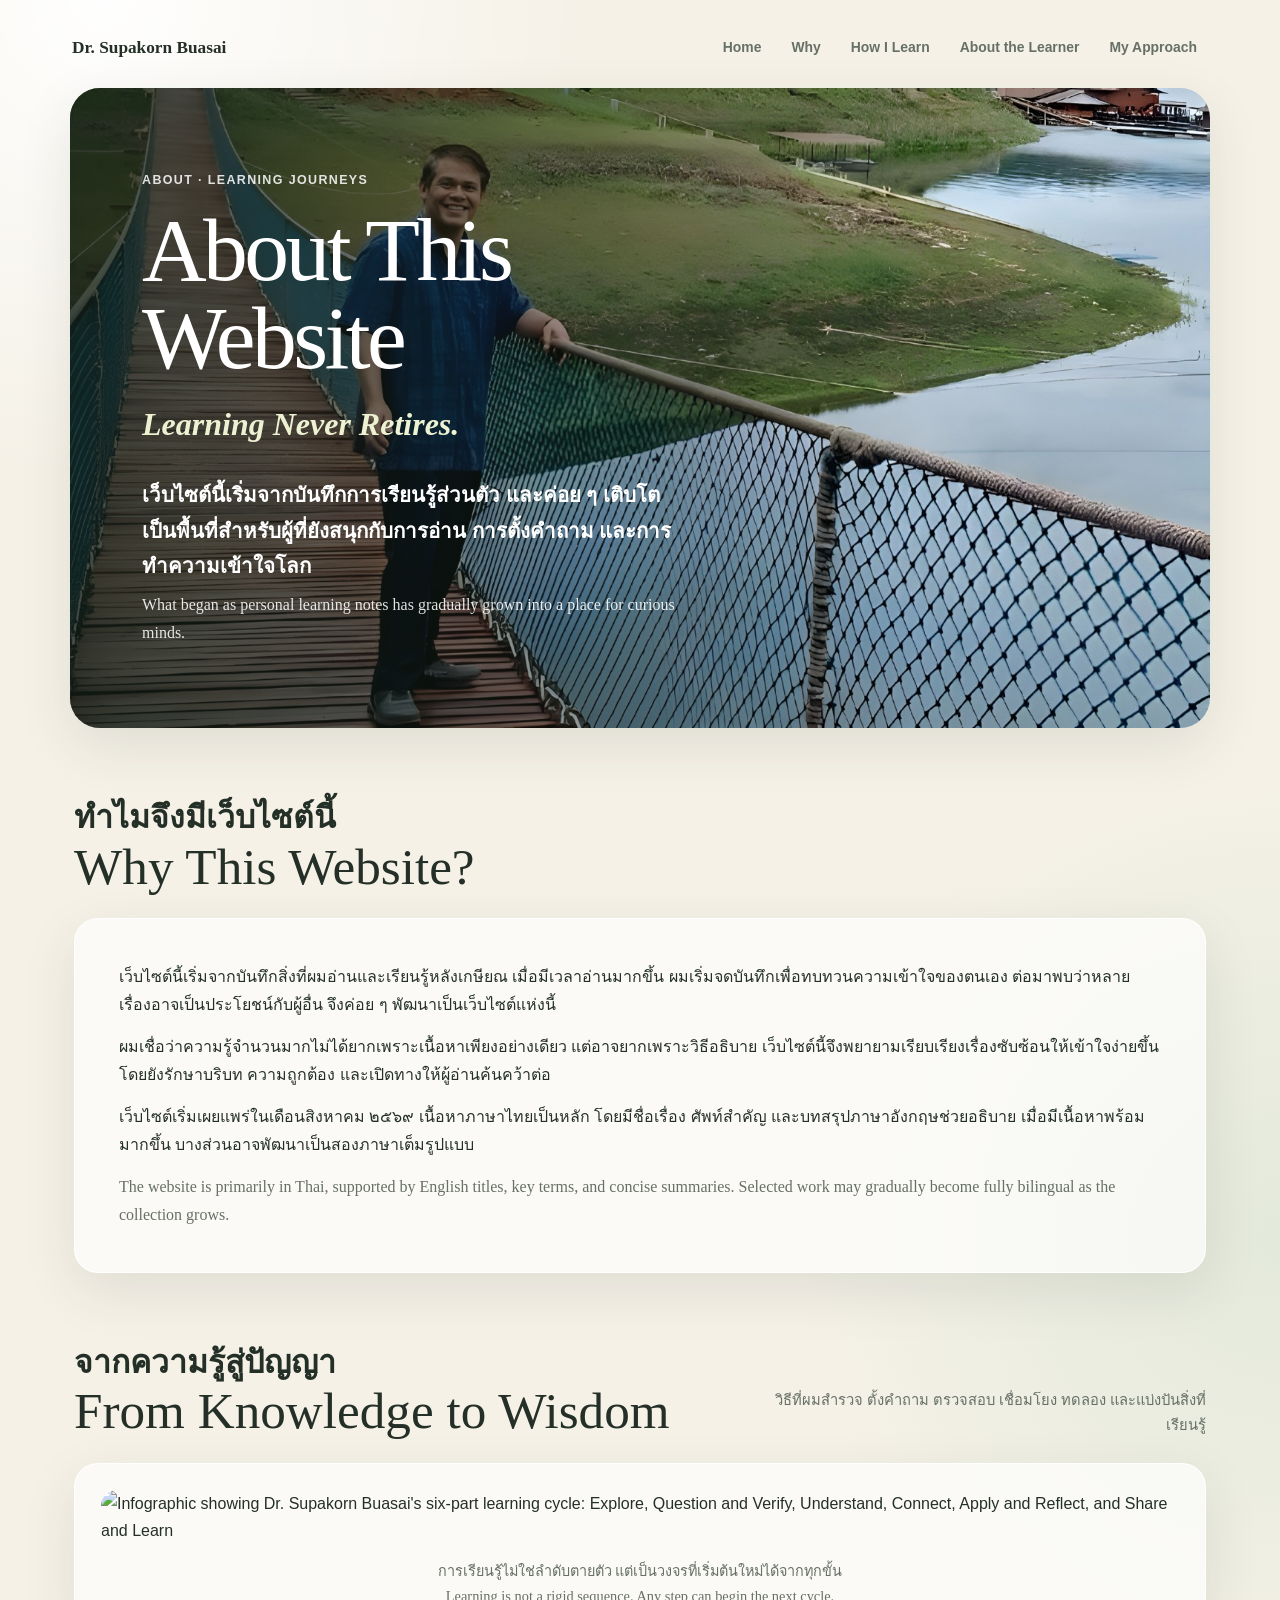
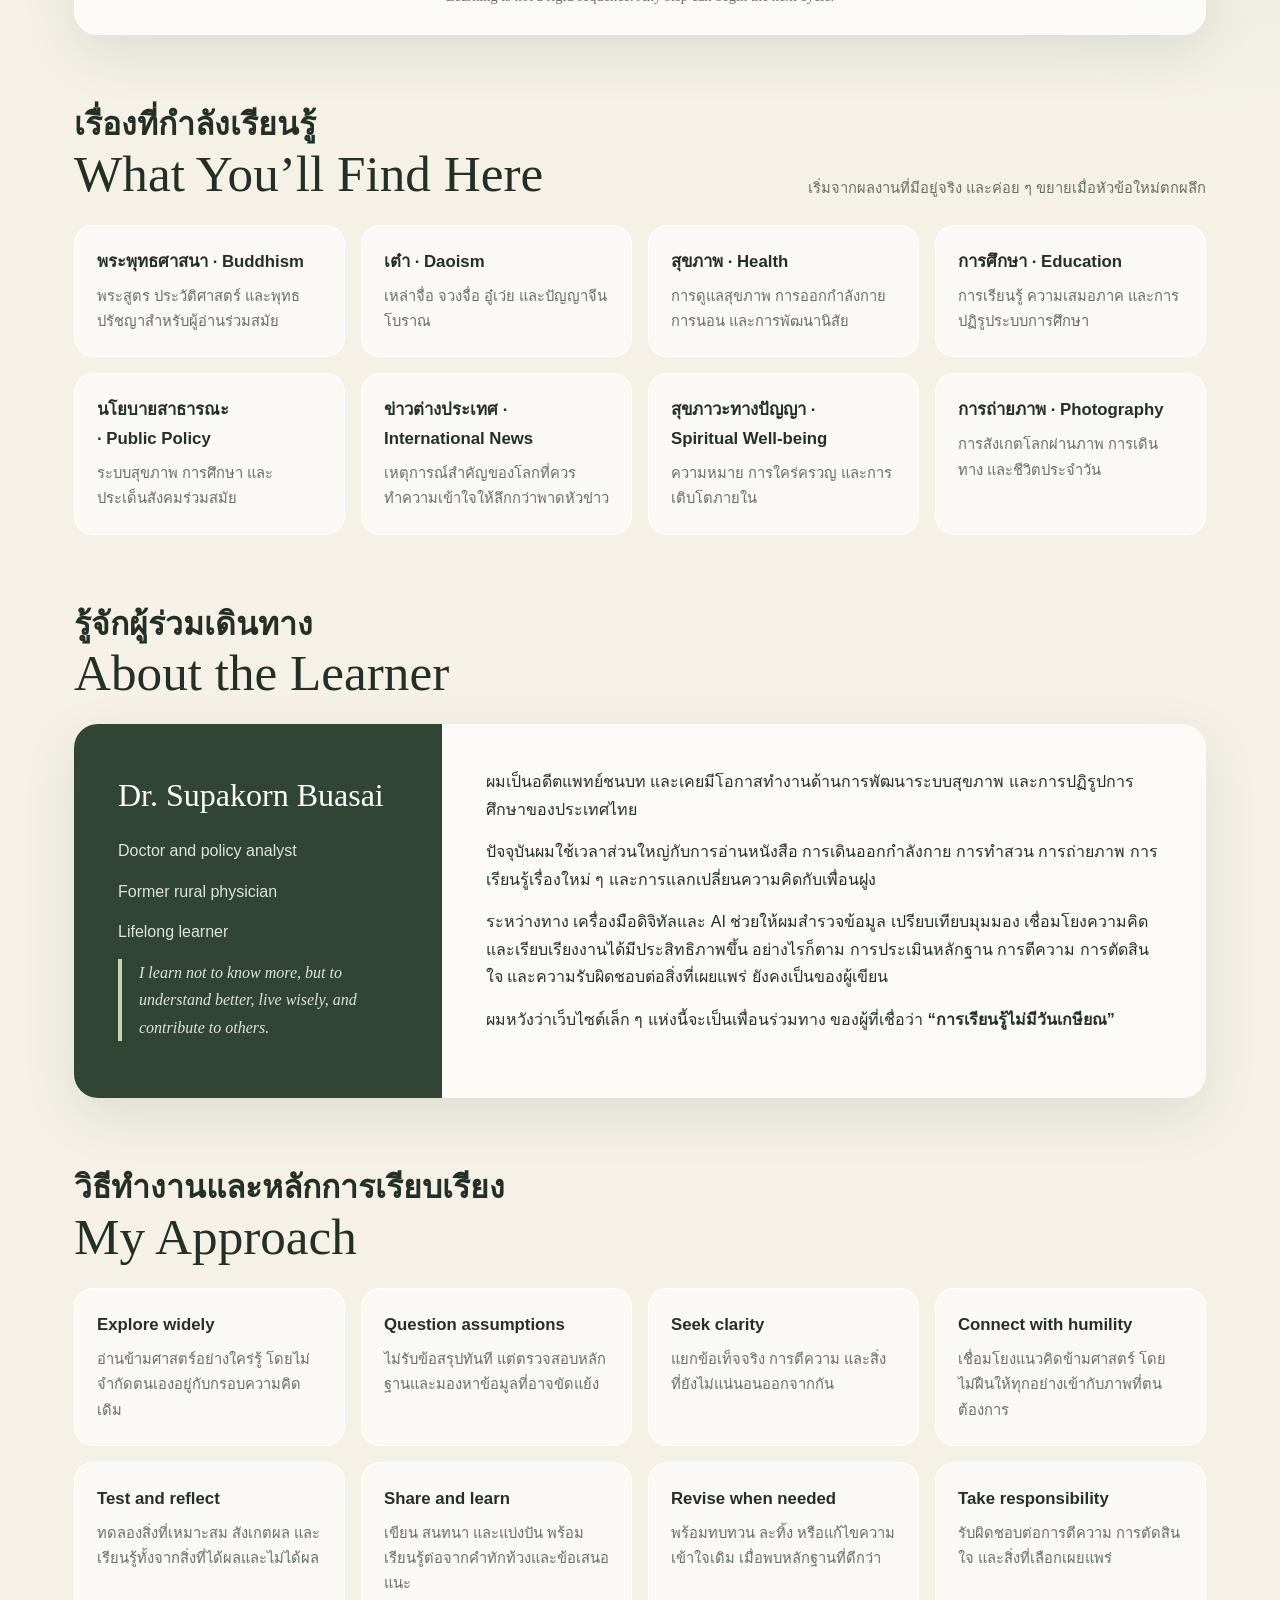
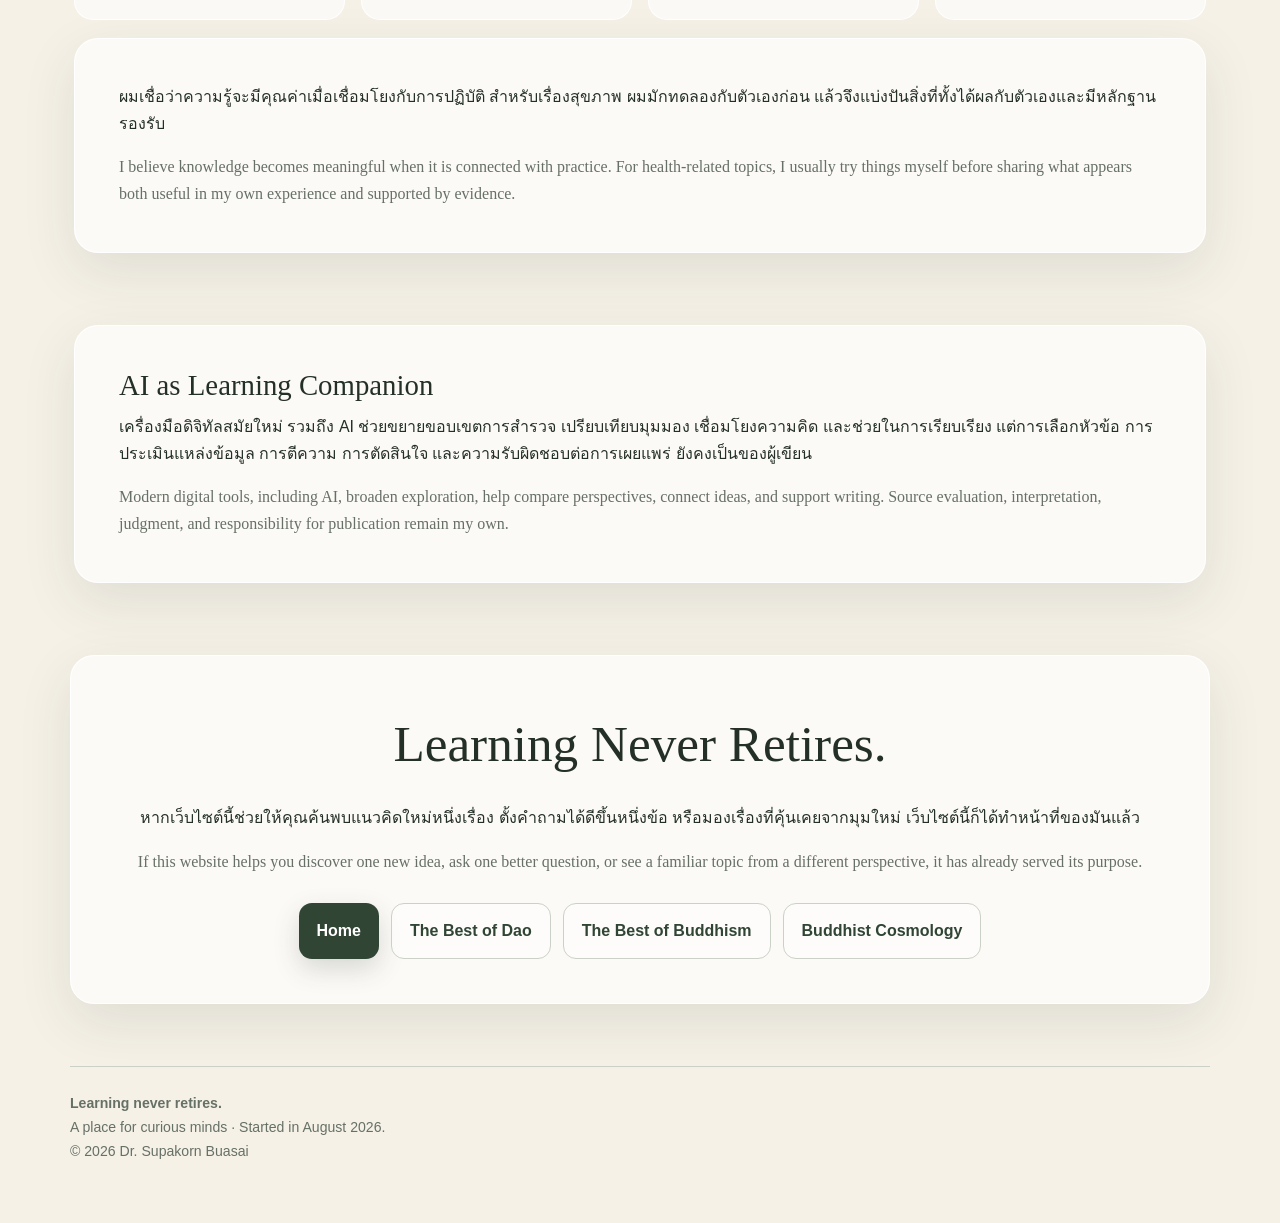
==== commit 77791927: "Add files via upload" ====
--- a/about/index.html
+++ b/about/index.html
@@ -469,7 +469,7 @@
       <nav class="topnav" aria-label="Main navigation">
         <a href="https://drsupakorn.github.io/">Home</a>
         <a href="#website">Why</a>
-        <a href="#process">How Ideas Grow</a>
+        <a href="#process">How I Learn</a>
         <a href="#learner">About the Learner</a>
         <a href="#principles">My Approach</a>
       </nav>
@@ -538,22 +538,25 @@
     <section class="section" id="process">
       <div class="section-head">
         <h2>
-          <span class="heading-th">จากความสงสัยสู่การแบ่งปัน</span>
-          <span class="heading-en">How Ideas Become Articles</span>
+          <span class="heading-th">จากความรู้สู่ปัญญา</span>
+          <span class="heading-en">From Knowledge to Wisdom</span>
         </h2>
 
         <p class="section-note">
-          A visual summary of the learning process behind the website.
+          วิธีที่ผมสำรวจ ตั้งคำถาม ตรวจสอบ เชื่อมโยง ทดลอง
+          และแบ่งปันสิ่งที่เรียนรู้
         </p>
       </div>
 
       <div class="figure-card">
         <figure>
-          <img src="../images/how-ideas-become-articles.svg"
-               alt="Infographic showing a five-step learning cycle, AI as a learning companion, reading interests, and working habits">
-          <figcaption lang="en">
-            Curiosity leads. Evidence informs. Reflection deepens.
-            Practice gives learning meaning.
+          <img src="../images/how-i-learn.svg"
+               alt="Infographic showing Dr. Supakorn Buasai's six-part learning cycle: Explore, Question and Verify, Understand, Connect, Apply and Reflect, and Share and Learn"
+               loading="lazy"
+               decoding="async">
+          <figcaption>
+            <span lang="th">การเรียนรู้ไม่ใช่ลำดับตายตัว แต่เป็นวงจรที่เริ่มต้นใหม่ได้จากทุกขั้น</span><br>
+            <span class="english-copy" lang="en">Learning is not a rigid sequence. Any step can begin the next cycle.</span>
           </figcaption>
         </figure>
       </div>
@@ -630,7 +633,8 @@
           <p>Lifelong learner</p>
 
           <p class="quote">
-            Curiosity leads. AI supports. Judgment remains mine.
+            I learn not to know more, but to understand better,
+            live wisely, and contribute to others.
           </p>
         </aside>
 
@@ -649,11 +653,10 @@
           </p>
 
           <p>
-            ระหว่างทาง AI ได้กลายเป็นทั้งเครื่องมือและเพื่อนร่วมทาง
-            ที่ช่วยให้การค้นคว้า การเชื่อมโยงความคิด
-            และการเขียนมีประสิทธิภาพยิ่งขึ้น
-            แต่สิ่งที่ทำให้การเดินทางครั้งนี้ยังน่าตื่นเต้นอยู่เสมอ
-            คือความอยากรู้อยากเห็นและความสุขของการได้เรียนรู้
+            ระหว่างทาง เครื่องมือดิจิทัลและ AI ช่วยให้ผมสำรวจข้อมูล
+            เปรียบเทียบมุมมอง เชื่อมโยงความคิด และเรียบเรียงงานได้มีประสิทธิภาพขึ้น
+            อย่างไรก็ตาม การประเมินหลักฐาน การตีความ การตัดสินใจ
+            และความรับผิดชอบต่อสิ่งที่เผยแพร่ ยังคงเป็นของผู้เขียน
           </p>
 
           <p>
@@ -674,33 +677,43 @@
 
       <div class="practice-grid">
         <article class="practice">
-          <h3>Read widely</h3>
-          <p>อ่านต้นฉบับ งานวิจัย และมุมมองที่แตกต่างกัน</p>
+          <h3>Explore widely</h3>
+          <p>อ่านข้ามศาสตร์อย่างใคร่รู้ โดยไม่จำกัดตนเองอยู่กับกรอบความคิดเดิม</p>
         </article>
 
         <article class="practice">
-          <h3>Think deeply</h3>
-          <p>แยกข้อเท็จจริง การตีความ และสิ่งที่ยังไม่แน่นอน</p>
+          <h3>Question assumptions</h3>
+          <p>ไม่รับข้อสรุปทันที แต่ตรวจสอบหลักฐานและมองหาข้อมูลที่อาจขัดแย้ง</p>
         </article>
 
         <article class="practice">
-          <h3>Experiment</h3>
-          <p>ทดลองนำสิ่งที่เหมาะสมไปใช้ และเรียนรู้จากผลลัพธ์จริง</p>
+          <h3>Seek clarity</h3>
+          <p>แยกข้อเท็จจริง การตีความ และสิ่งที่ยังไม่แน่นอนออกจากกัน</p>
         </article>
 
         <article class="practice">
-          <h3>Build habits</h3>
-          <p>ฝึกสิ่งที่ได้ผลให้ค่อย ๆ กลายเป็นส่วนหนึ่งของชีวิต</p>
+          <h3>Connect with humility</h3>
+          <p>เชื่อมโยงแนวคิดข้ามศาสตร์ โดยไม่ฝืนให้ทุกอย่างเข้ากับภาพที่ตนต้องการ</p>
         </article>
 
         <article class="practice">
-          <h3>Share what helps</h3>
-          <p>เรียบเรียงให้เข้าใจง่าย และแบ่งปันเมื่อเนื้อหาตกผลึก</p>
+          <h3>Test and reflect</h3>
+          <p>ทดลองสิ่งที่เหมาะสม สังเกตผล และเรียนรู้ทั้งจากสิ่งที่ได้ผลและไม่ได้ผล</p>
+        </article>
+
+        <article class="practice">
+          <h3>Share and learn</h3>
+          <p>เขียน สนทนา และแบ่งปัน พร้อมเรียนรู้ต่อจากคำทักท้วงและข้อเสนอแนะ</p>
         </article>
 
         <article class="practice">
           <h3>Revise when needed</h3>
-          <p>พร้อมทบทวนและแก้ไข เมื่อพบข้อมูลหรือหลักฐานที่ดีกว่า</p>
+          <p>พร้อมทบทวน ละทิ้ง หรือแก้ไขความเข้าใจเดิม เมื่อพบหลักฐานที่ดีกว่า</p>
+        </article>
+
+        <article class="practice">
+          <h3>Take responsibility</h3>
+          <p>รับผิดชอบต่อการตีความ การตัดสินใจ และสิ่งที่เลือกเผยแพร่</p>
         </article>
       </div>
 
@@ -728,16 +741,16 @@
 
         <p>
           เครื่องมือดิจิทัลสมัยใหม่ รวมถึง AI
-          ช่วยสนับสนุนบางขั้นตอนของการค้นคว้า การเชื่อมโยงความคิด
-          และการเรียบเรียง แต่การเลือกหัวข้อ การประเมินแหล่งข้อมูล
-          การตีความ และการตัดสินใจเผยแพร่
-          ยังคงเป็นความรับผิดชอบของผู้เขียน
+          ช่วยขยายขอบเขตการสำรวจ เปรียบเทียบมุมมอง เชื่อมโยงความคิด
+          และช่วยในการเรียบเรียง แต่การเลือกหัวข้อ การประเมินแหล่งข้อมูล
+          การตีความ การตัดสินใจ และความรับผิดชอบต่อการเผยแพร่
+          ยังคงเป็นของผู้เขียน
         </p>
 
         <p class="english-copy" lang="en">
-          Modern digital tools, including AI, support parts of the research
-          and writing process. Topic selection, source evaluation,
-          interpretation, judgment, and publication decisions remain my own.
+          Modern digital tools, including AI, broaden exploration, help compare
+          perspectives, connect ideas, and support writing. Source evaluation,
+          interpretation, judgment, and responsibility for publication remain my own.
         </p>
       </div>
     </section>
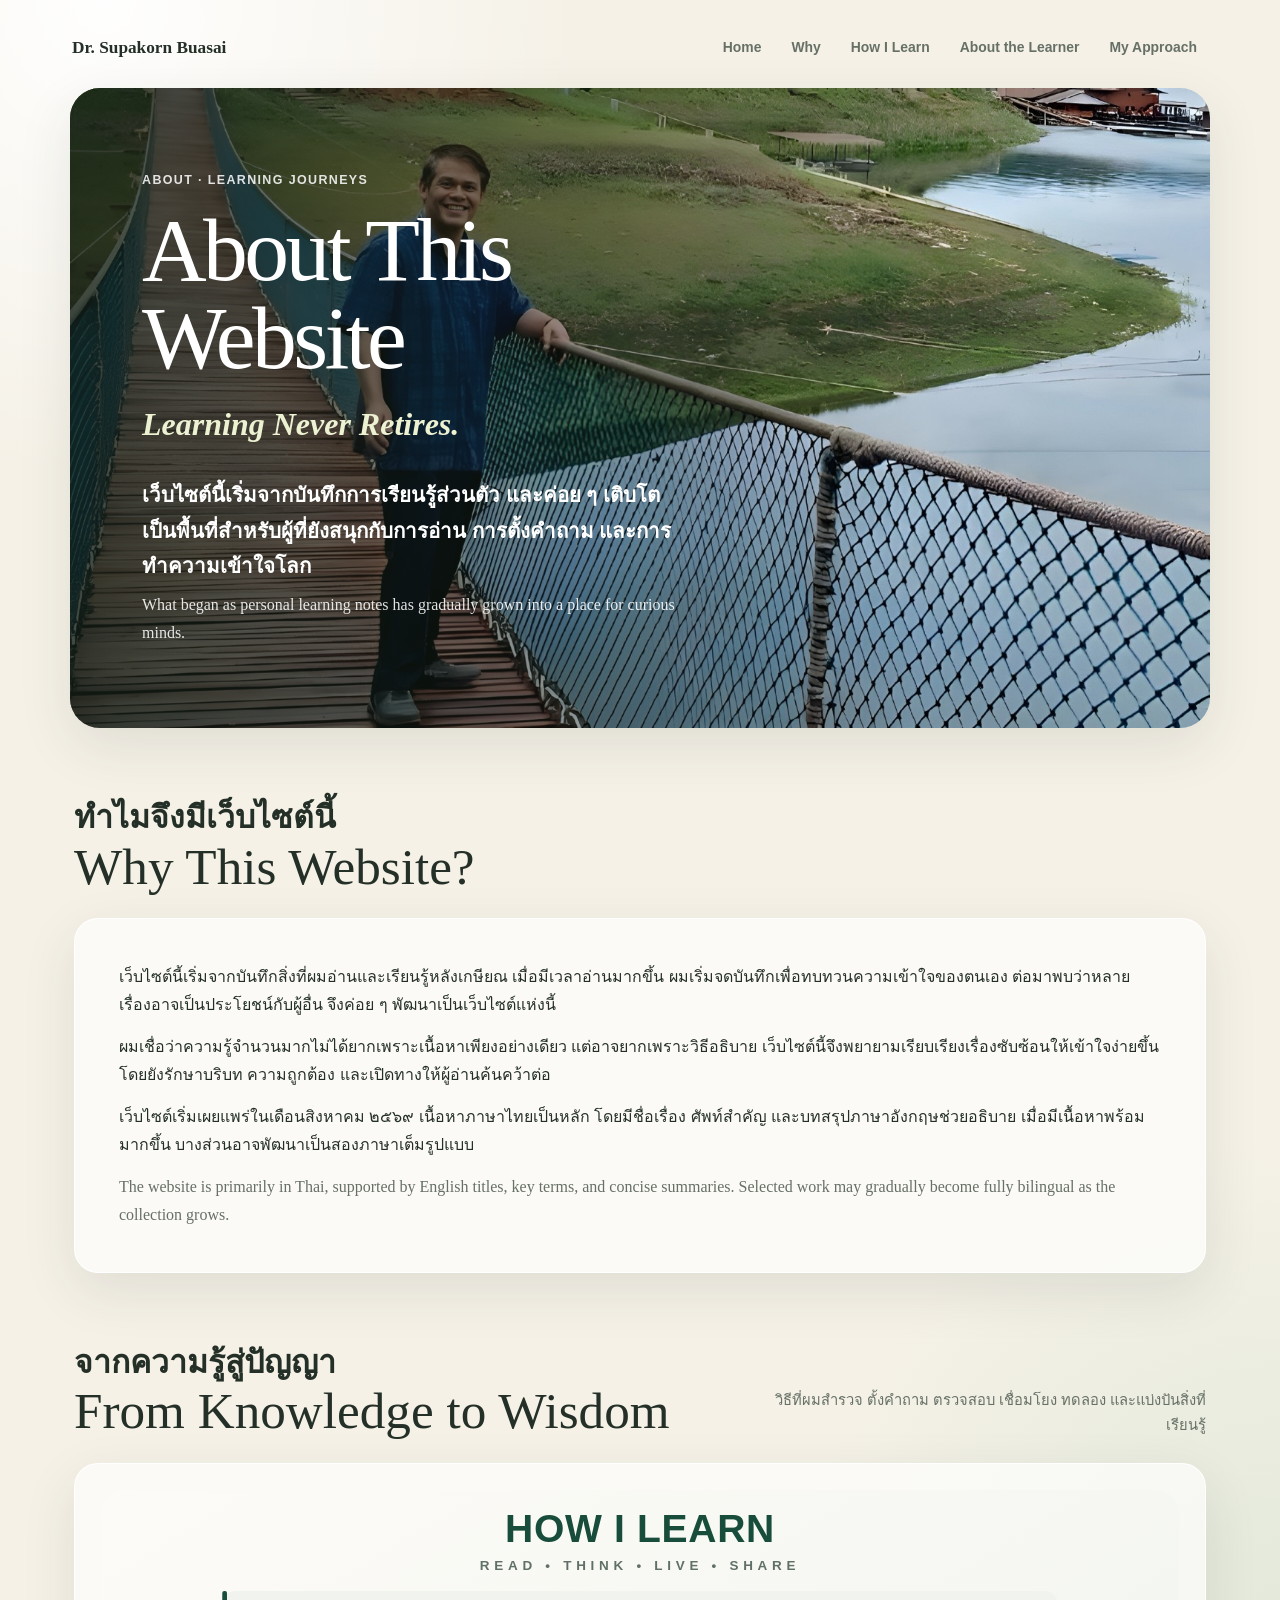
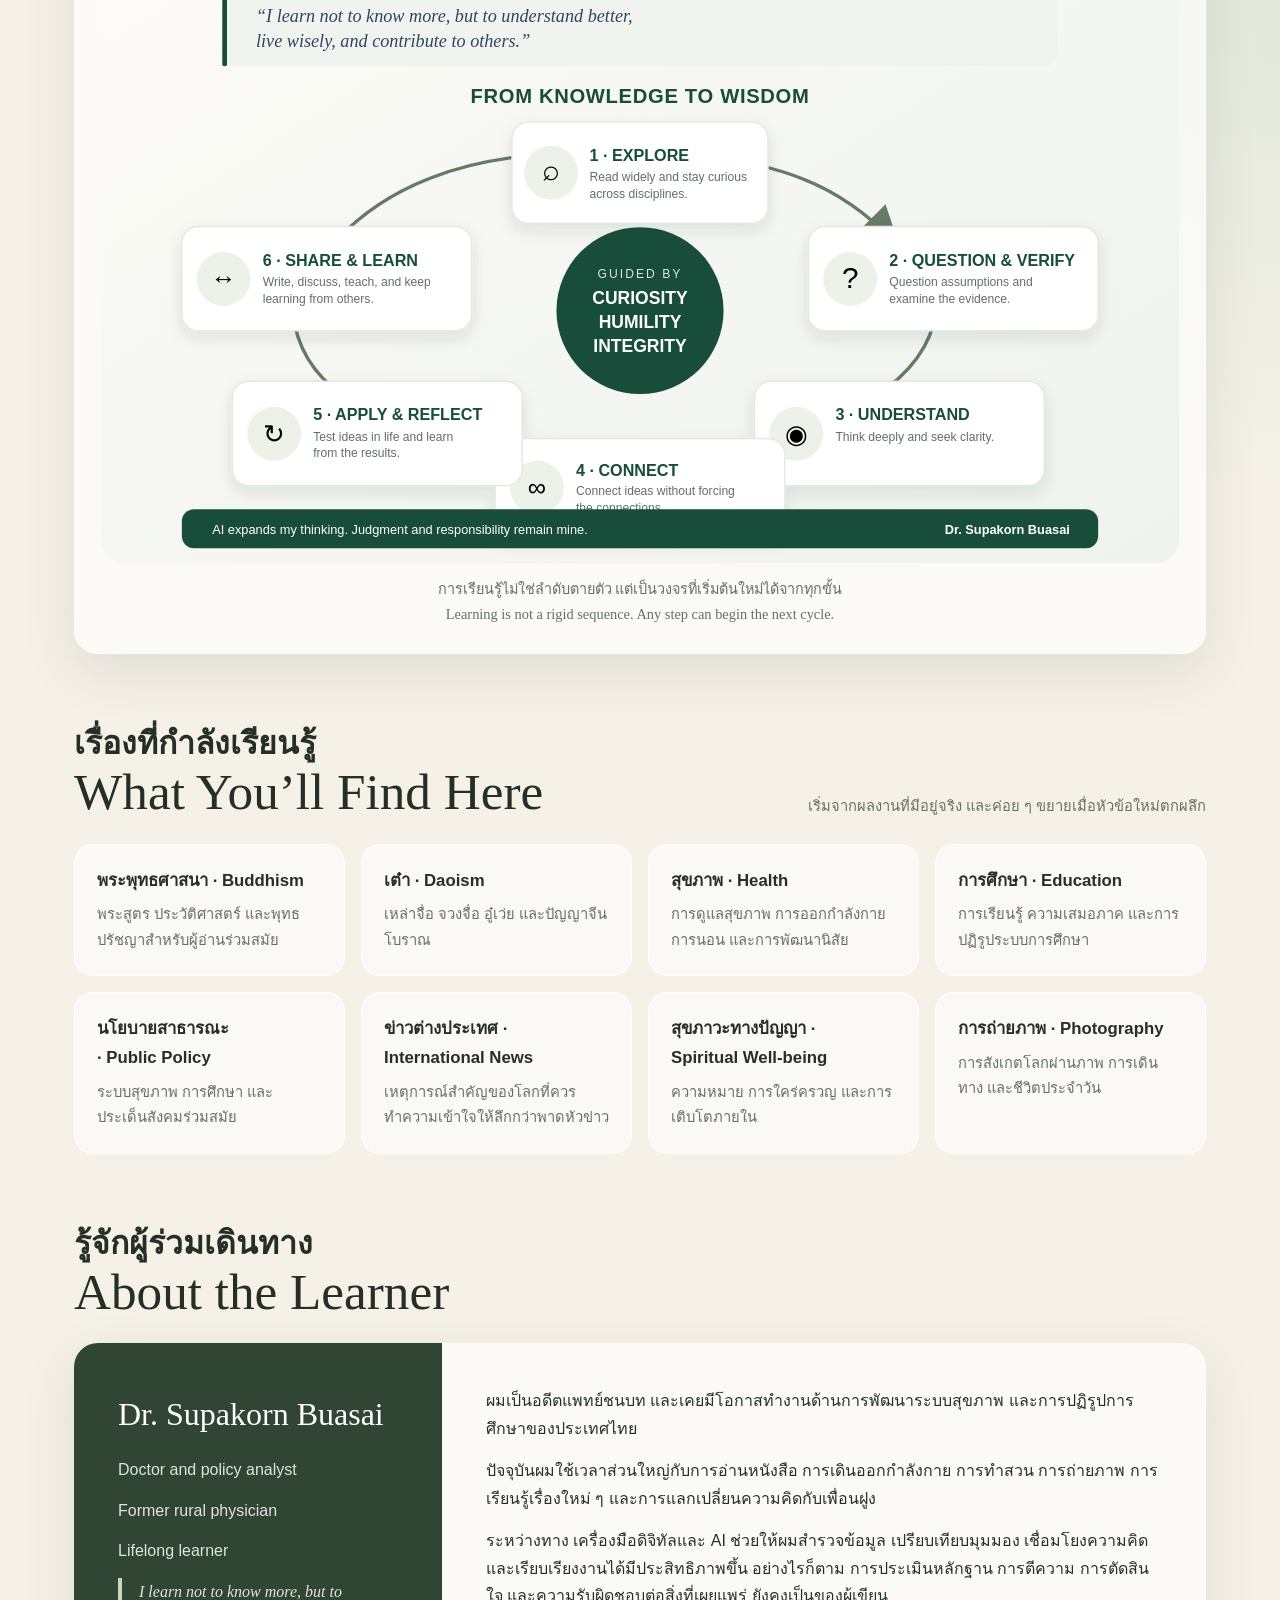
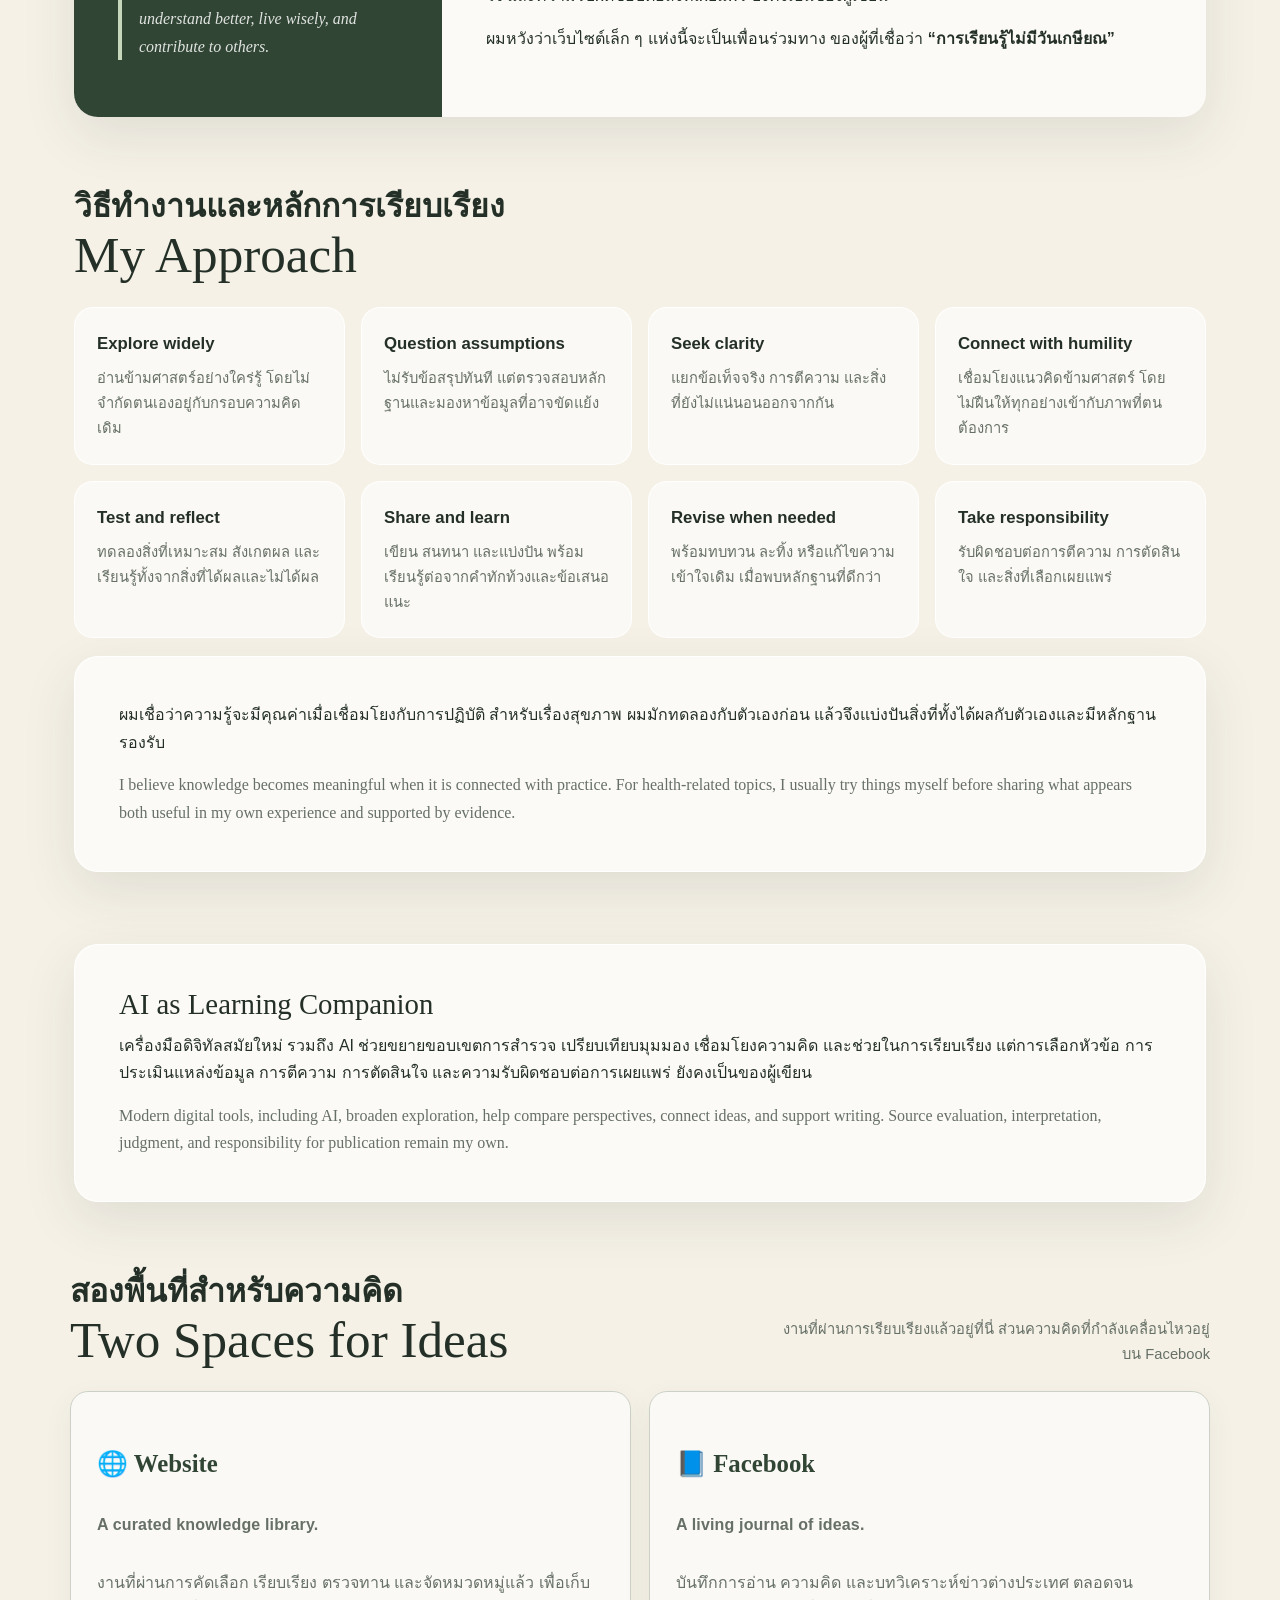
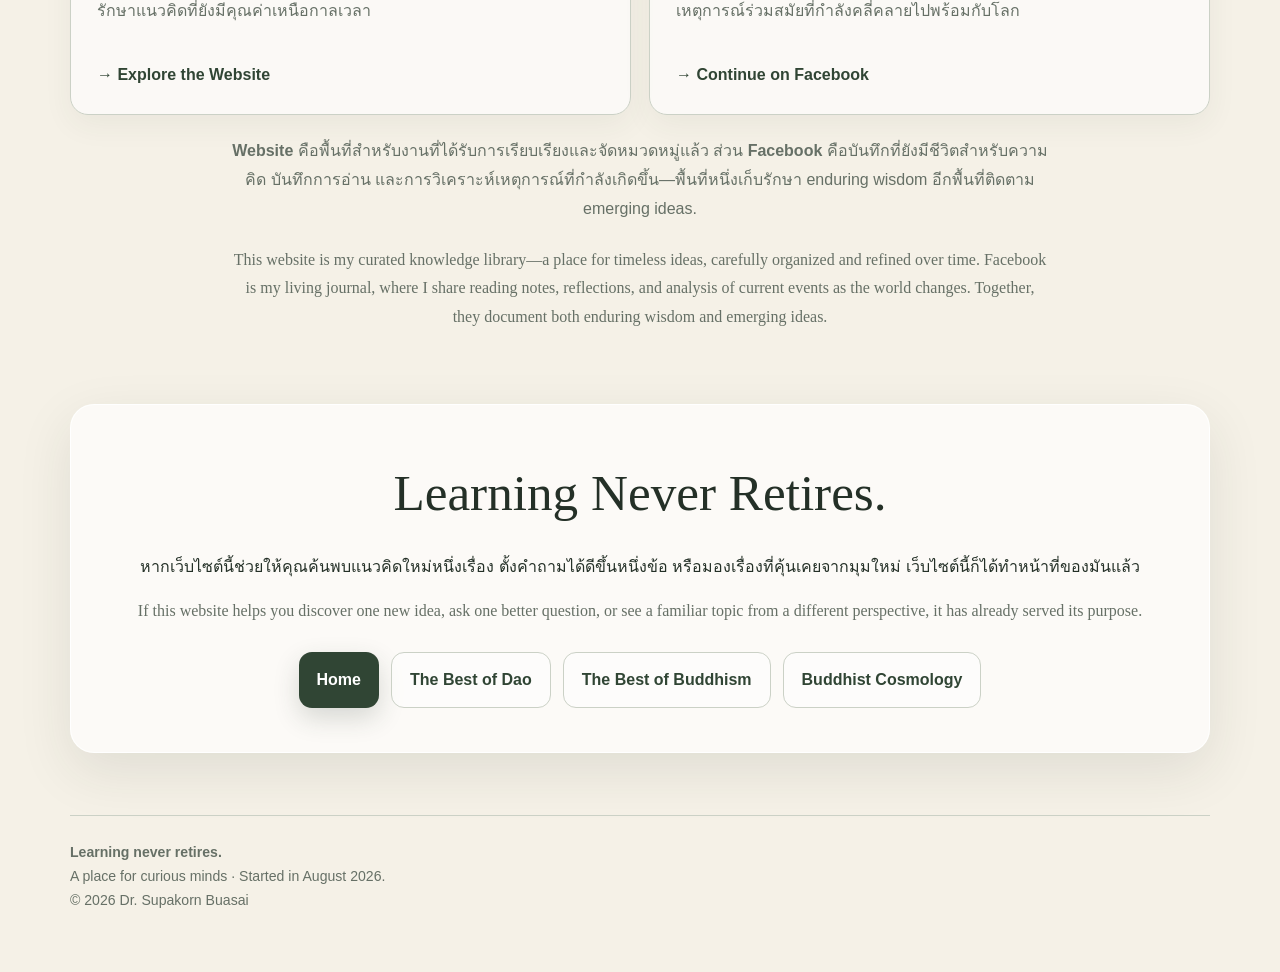
==== commit 59eb5199: "Add files via upload" ====
--- a/about/index.html
+++ b/about/index.html
@@ -405,6 +405,73 @@
       font-weight: 500;
     }
 
+
+
+    .publishing-ecosystem {
+      margin-top: 72px;
+    }
+
+    .channel-grid {
+      display: grid;
+      grid-template-columns: repeat(2, minmax(0, 1fr));
+      gap: 18px;
+      margin-top: 24px;
+    }
+
+    .channel-card {
+      display: flex;
+      flex-direction: column;
+      min-height: 100%;
+      padding: 26px;
+      border: 1px solid var(--line);
+      border-radius: 18px;
+      background: rgba(255,255,255,.62);
+      box-shadow: 0 10px 30px rgba(47,61,49,.06);
+    }
+
+    .channel-card h3 {
+      margin-bottom: 9px;
+      color: var(--deep);
+      font-family: Georgia, "Times New Roman", serif;
+      font-size: 1.55rem;
+      font-weight: 600;
+    }
+
+    .channel-kicker {
+      margin-bottom: 14px;
+      color: var(--deep2);
+      font-weight: 800;
+      letter-spacing: .01em;
+    }
+
+    .channel-card p {
+      color: var(--muted);
+      line-height: 1.75;
+    }
+
+    .channel-card .channel-link {
+      align-self: flex-start;
+      margin-top: auto;
+      padding-top: 20px;
+      color: var(--deep);
+      font-weight: 800;
+      text-decoration: none;
+    }
+
+    .channel-card .channel-link:hover,
+    .channel-card .channel-link:focus {
+      text-decoration: underline;
+      text-underline-offset: 4px;
+    }
+
+    .ecosystem-summary {
+      max-width: 820px;
+      margin: 22px auto 0;
+      color: var(--muted);
+      text-align: center;
+      line-height: 1.8;
+    }
+
     footer {
       margin-top: 62px;
       padding-top: 24px;
@@ -416,6 +483,7 @@
     @media (max-width: 920px) {
       .topic-grid,
       .practice-grid { grid-template-columns: repeat(2, 1fr); }
+      .channel-grid { grid-template-columns: 1fr; }
       .learner-card { grid-template-columns: 1fr; }
     }
 
@@ -753,6 +821,64 @@
           interpretation, judgment, and responsibility for publication remain my own.
         </p>
       </div>
+    </section>
+
+
+    <section class="publishing-ecosystem" id="follow">
+      <div class="section-head">
+        <h2>
+          <span class="heading-th">สองพื้นที่สำหรับความคิด</span>
+          <span class="heading-en">Two Spaces for Ideas</span>
+        </h2>
+
+        <p class="section-note">
+          งานที่ผ่านการเรียบเรียงแล้วอยู่ที่นี่ ส่วนความคิดที่กำลังเคลื่อนไหวอยู่บน Facebook
+        </p>
+      </div>
+
+      <div class="channel-grid">
+        <article class="channel-card">
+          <h3>🌐 Website</h3>
+          <p class="channel-kicker">A curated knowledge library.</p>
+          <p>
+            งานที่ผ่านการคัดเลือก เรียบเรียง ตรวจทาน และจัดหมวดหมู่แล้ว
+            เพื่อเก็บรักษาแนวคิดที่ยังมีคุณค่าเหนือกาลเวลา
+          </p>
+          <a class="channel-link" href="https://drsupakorn.github.io/">
+            → Explore the Website
+          </a>
+        </article>
+
+        <article class="channel-card">
+          <h3>📘 Facebook</h3>
+          <p class="channel-kicker">A living journal of ideas.</p>
+          <p>
+            บันทึกการอ่าน ความคิด และบทวิเคราะห์ข่าวต่างประเทศ
+            ตลอดจนเหตุการณ์ร่วมสมัยที่กำลังคลี่คลายไปพร้อมกับโลก
+          </p>
+          <!-- Replace YOUR_PROFILE with the actual Facebook profile or page address. -->
+          <a class="channel-link"
+             href="https://www.facebook.com/YOUR_PROFILE"
+             target="_blank"
+             rel="noopener noreferrer">
+            → Continue on Facebook
+          </a>
+        </article>
+      </div>
+
+      <p class="ecosystem-summary">
+        <strong>Website</strong> คือพื้นที่สำหรับงานที่ได้รับการเรียบเรียงและจัดหมวดหมู่แล้ว
+        ส่วน <strong>Facebook</strong> คือบันทึกที่ยังมีชีวิตสำหรับความคิด
+        บันทึกการอ่าน และการวิเคราะห์เหตุการณ์ที่กำลังเกิดขึ้น—พื้นที่หนึ่งเก็บรักษา
+        enduring wisdom อีกพื้นที่ติดตาม emerging ideas.
+      </p>
+
+      <p class="english-copy ecosystem-summary" lang="en">
+        This website is my curated knowledge library—a place for timeless ideas,
+        carefully organized and refined over time. Facebook is my living journal,
+        where I share reading notes, reflections, and analysis of current events
+        as the world changes. Together, they document both enduring wisdom and emerging ideas.
+      </p>
     </section>
 
     <section class="invitation">
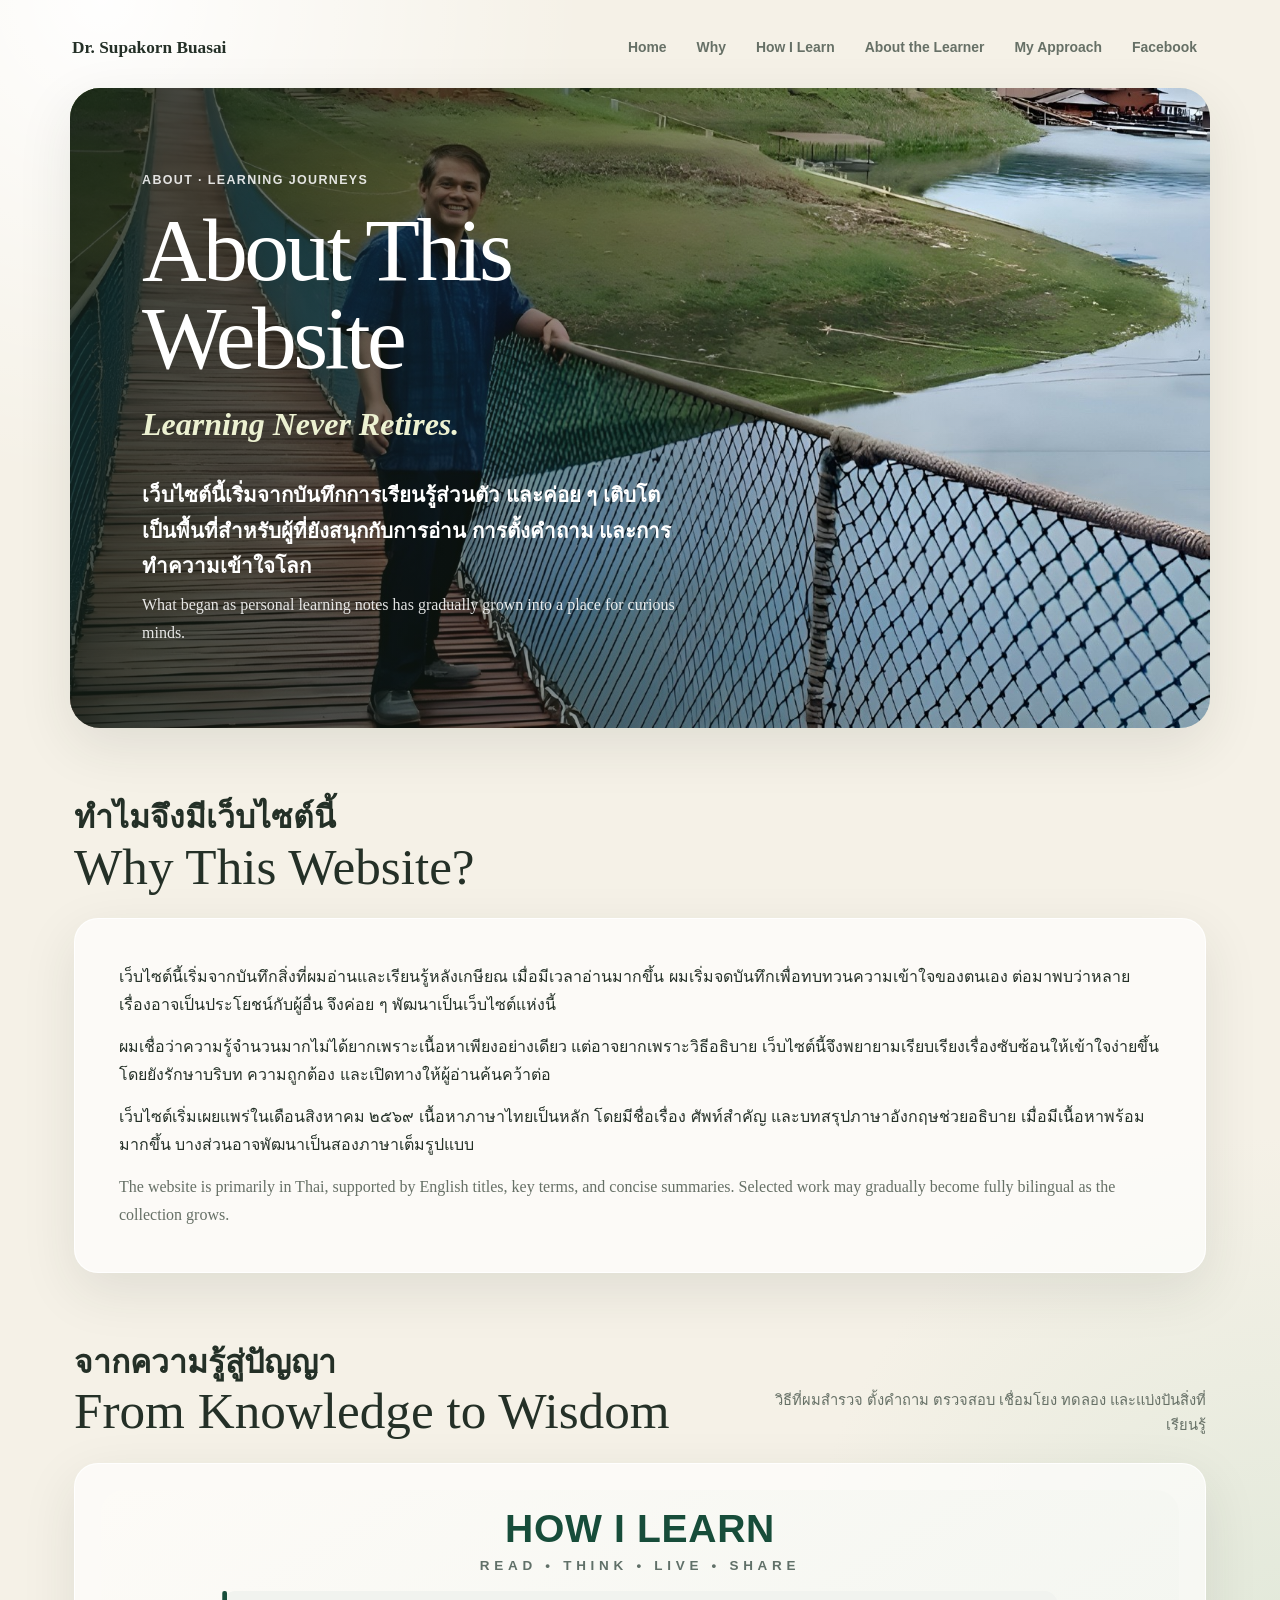
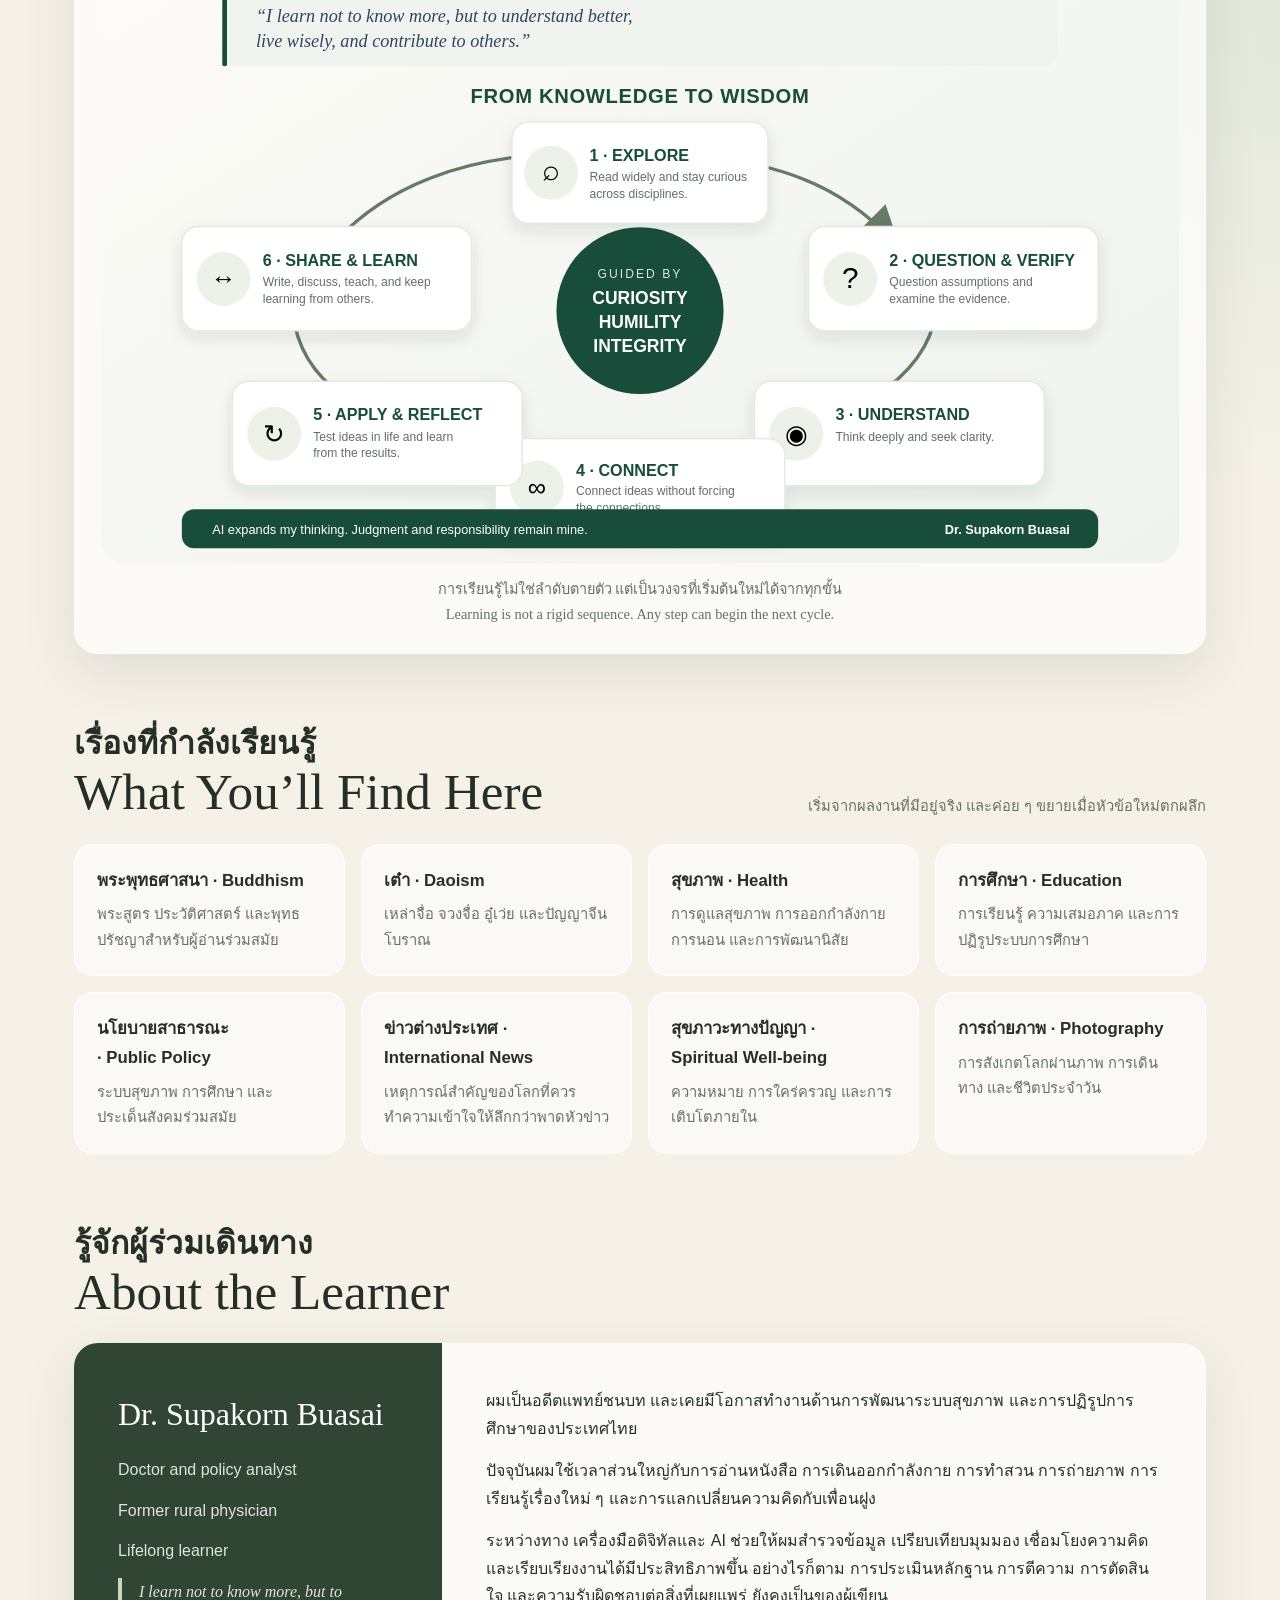
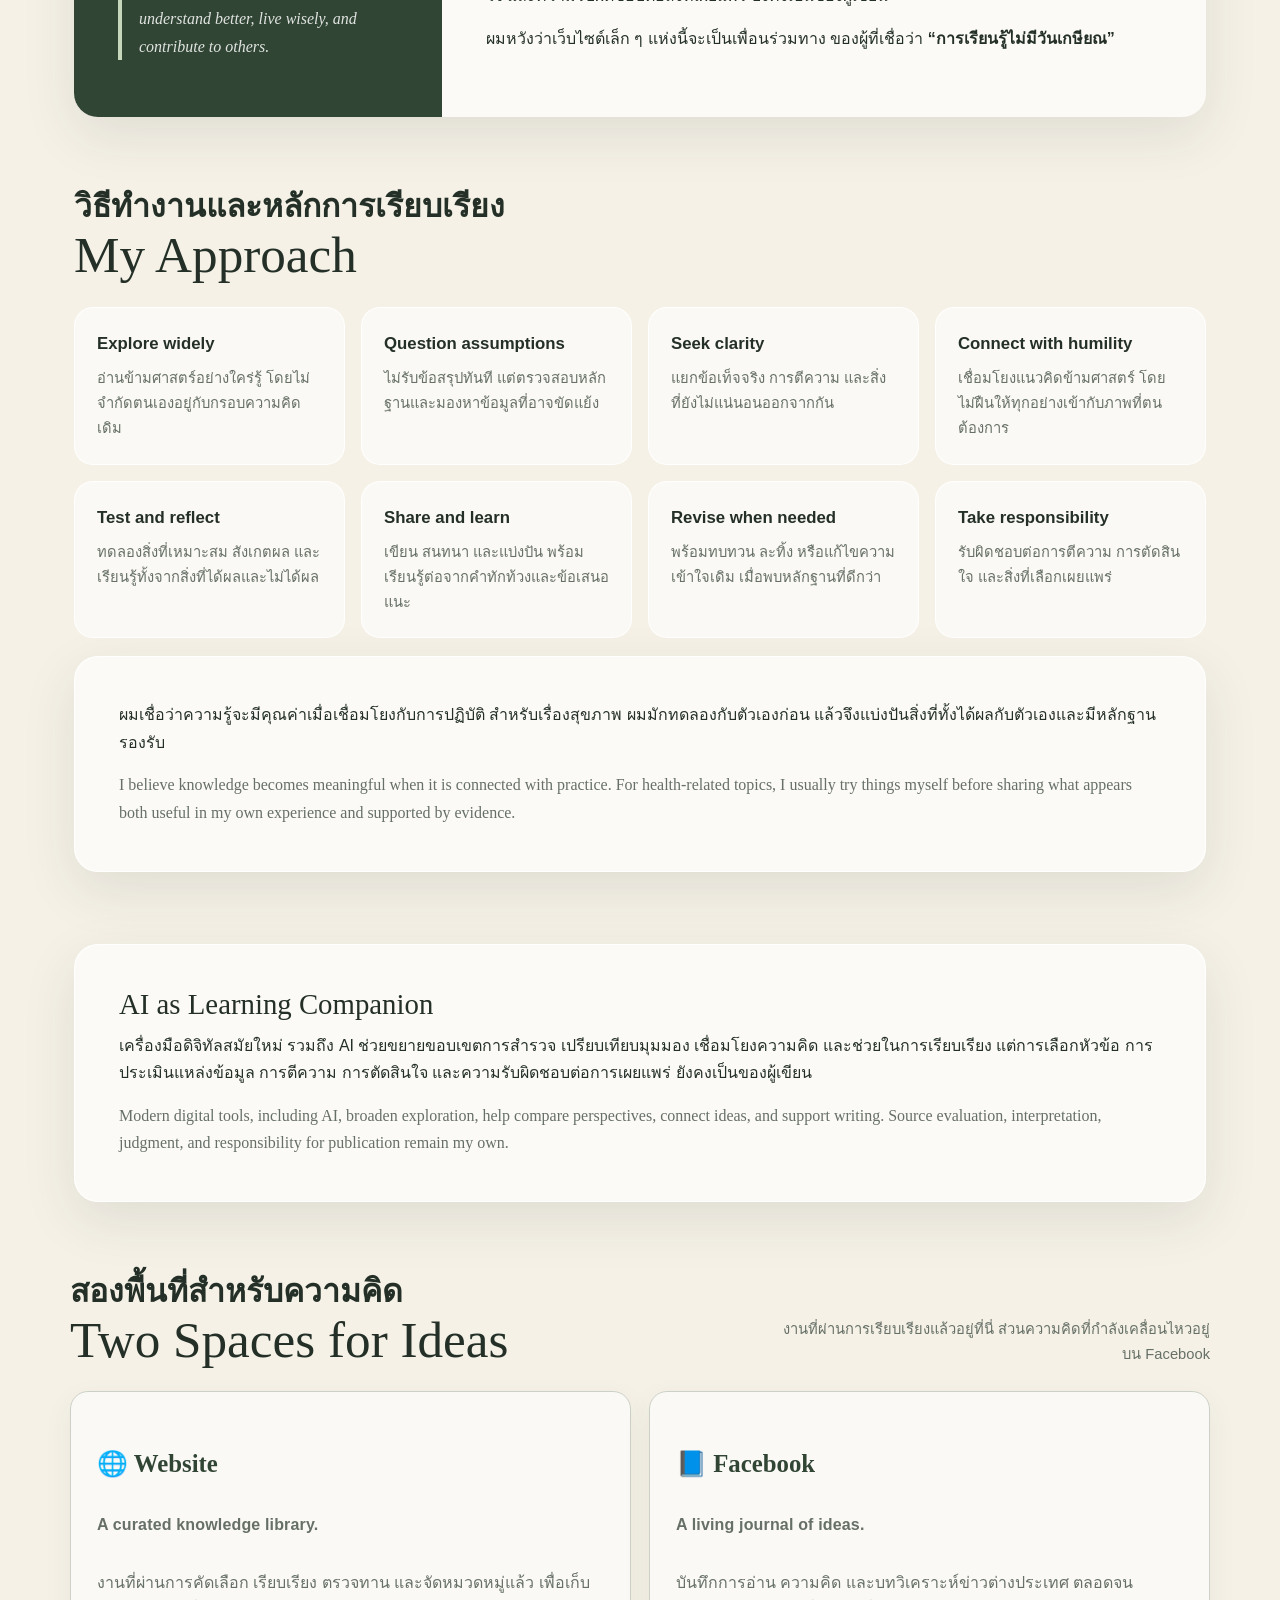
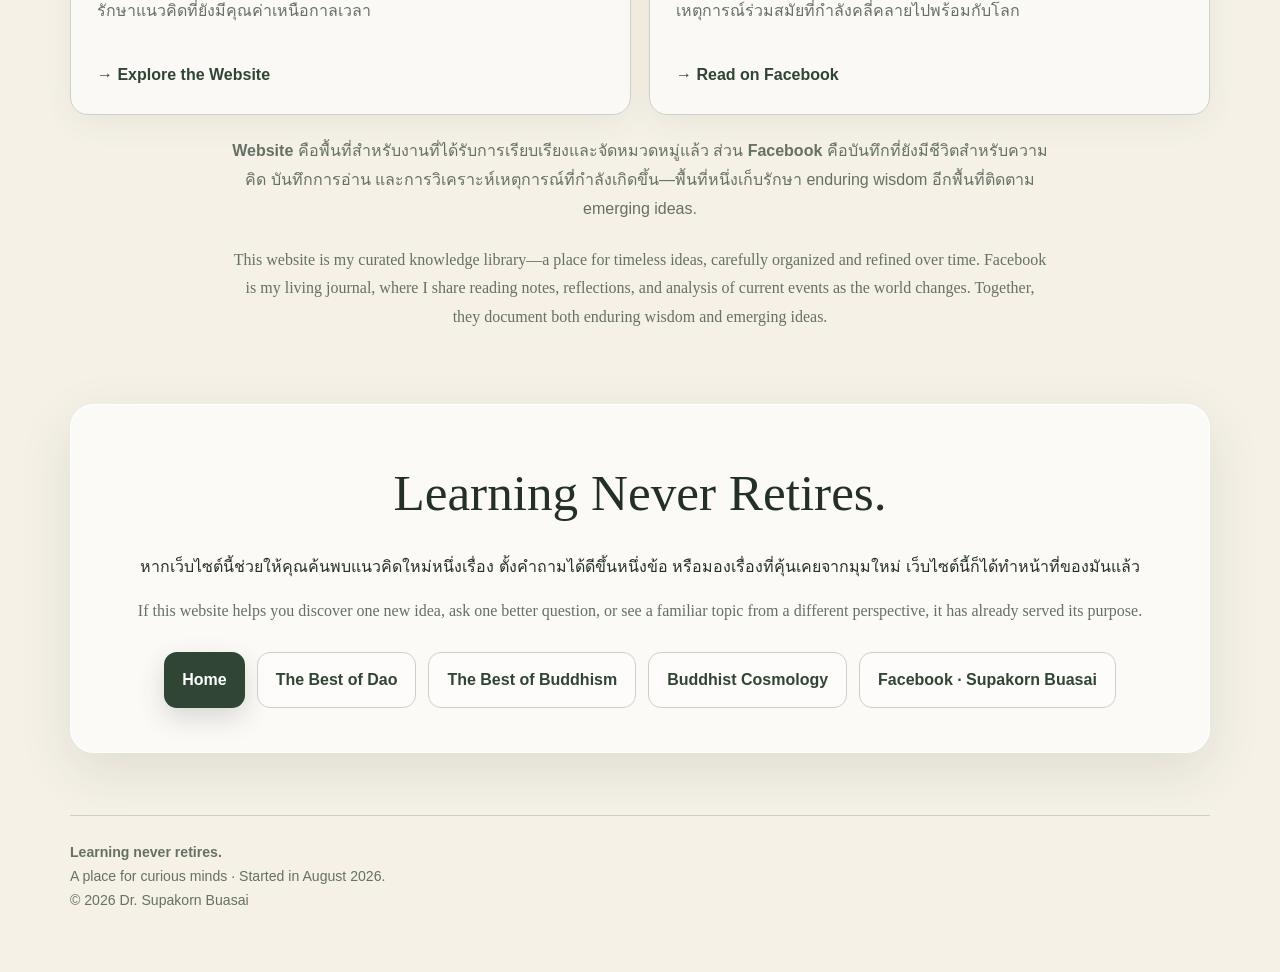
==== commit 119fea80: "Add files via upload" ====
--- a/about/index.html
+++ b/about/index.html
@@ -50,6 +50,9 @@
       "@type": "Person",
       "name": "Dr. Supakorn Buasai",
       "alternateName": "ดร.สุภกร บัวสาย",
+      "sameAs": [
+        "https://www.facebook.com/SupakornBuasai"
+      ],
       "description": "Doctor and policy analyst; former rural physician; lifelong learner interested in health, education, spiritual well-being, public policy, photography, and personal development."
     }
   }
@@ -540,6 +543,7 @@
         <a href="#process">How I Learn</a>
         <a href="#learner">About the Learner</a>
         <a href="#principles">My Approach</a>
+        <a href="#follow">Facebook</a>
       </nav>
     </div>
 
@@ -856,12 +860,11 @@
             บันทึกการอ่าน ความคิด และบทวิเคราะห์ข่าวต่างประเทศ
             ตลอดจนเหตุการณ์ร่วมสมัยที่กำลังคลี่คลายไปพร้อมกับโลก
           </p>
-          <!-- Replace YOUR_PROFILE with the actual Facebook profile or page address. -->
           <a class="channel-link"
-             href="https://www.facebook.com/YOUR_PROFILE"
+             href="https://www.facebook.com/SupakornBuasai"
              target="_blank"
              rel="noopener noreferrer">
-            → Continue on Facebook
+            → Read on Facebook
           </a>
         </article>
       </div>
@@ -913,6 +916,12 @@
            href="https://drsupakorn.github.io/buddhist-cosmology/">
           Buddhist Cosmology
         </a>
+        <a class="button-secondary"
+           href="https://www.facebook.com/SupakornBuasai"
+           target="_blank"
+           rel="noopener noreferrer">
+          Facebook · Supakorn Buasai
+        </a>
       </div>
     </section>
 
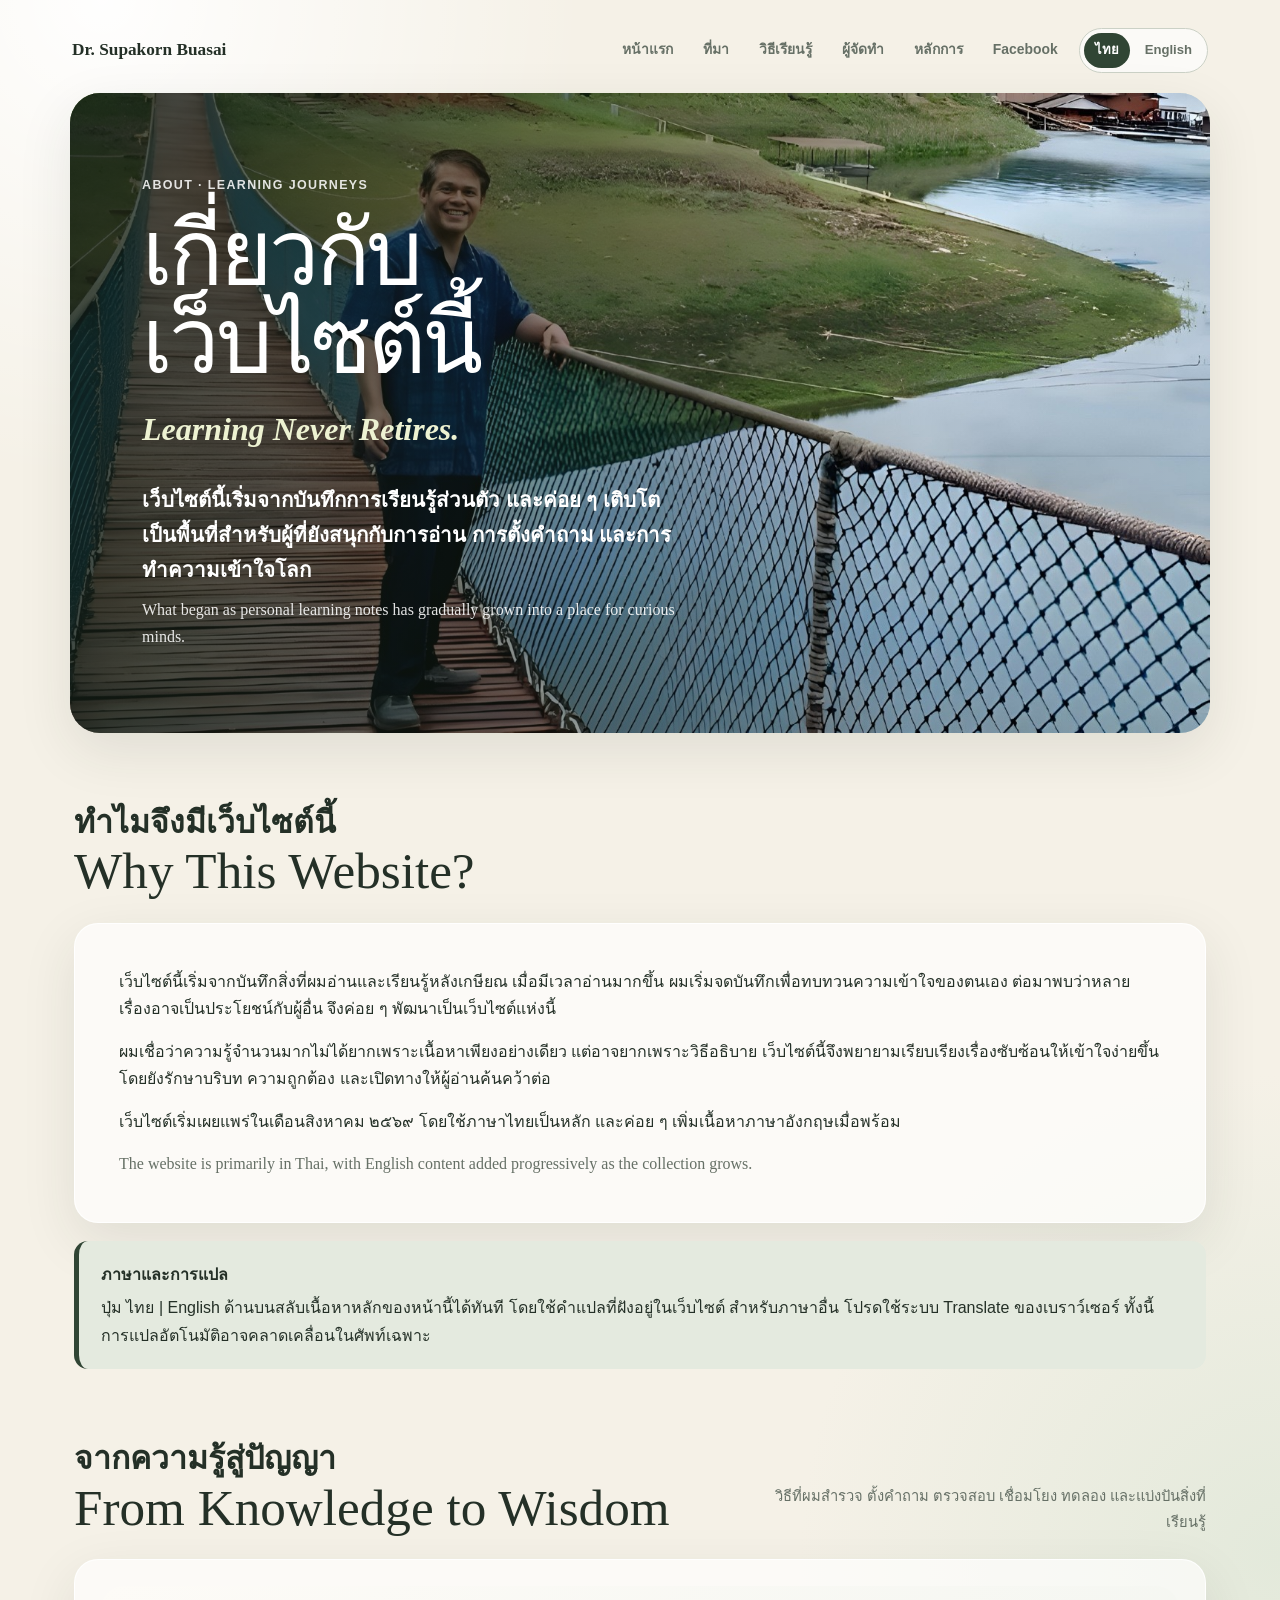
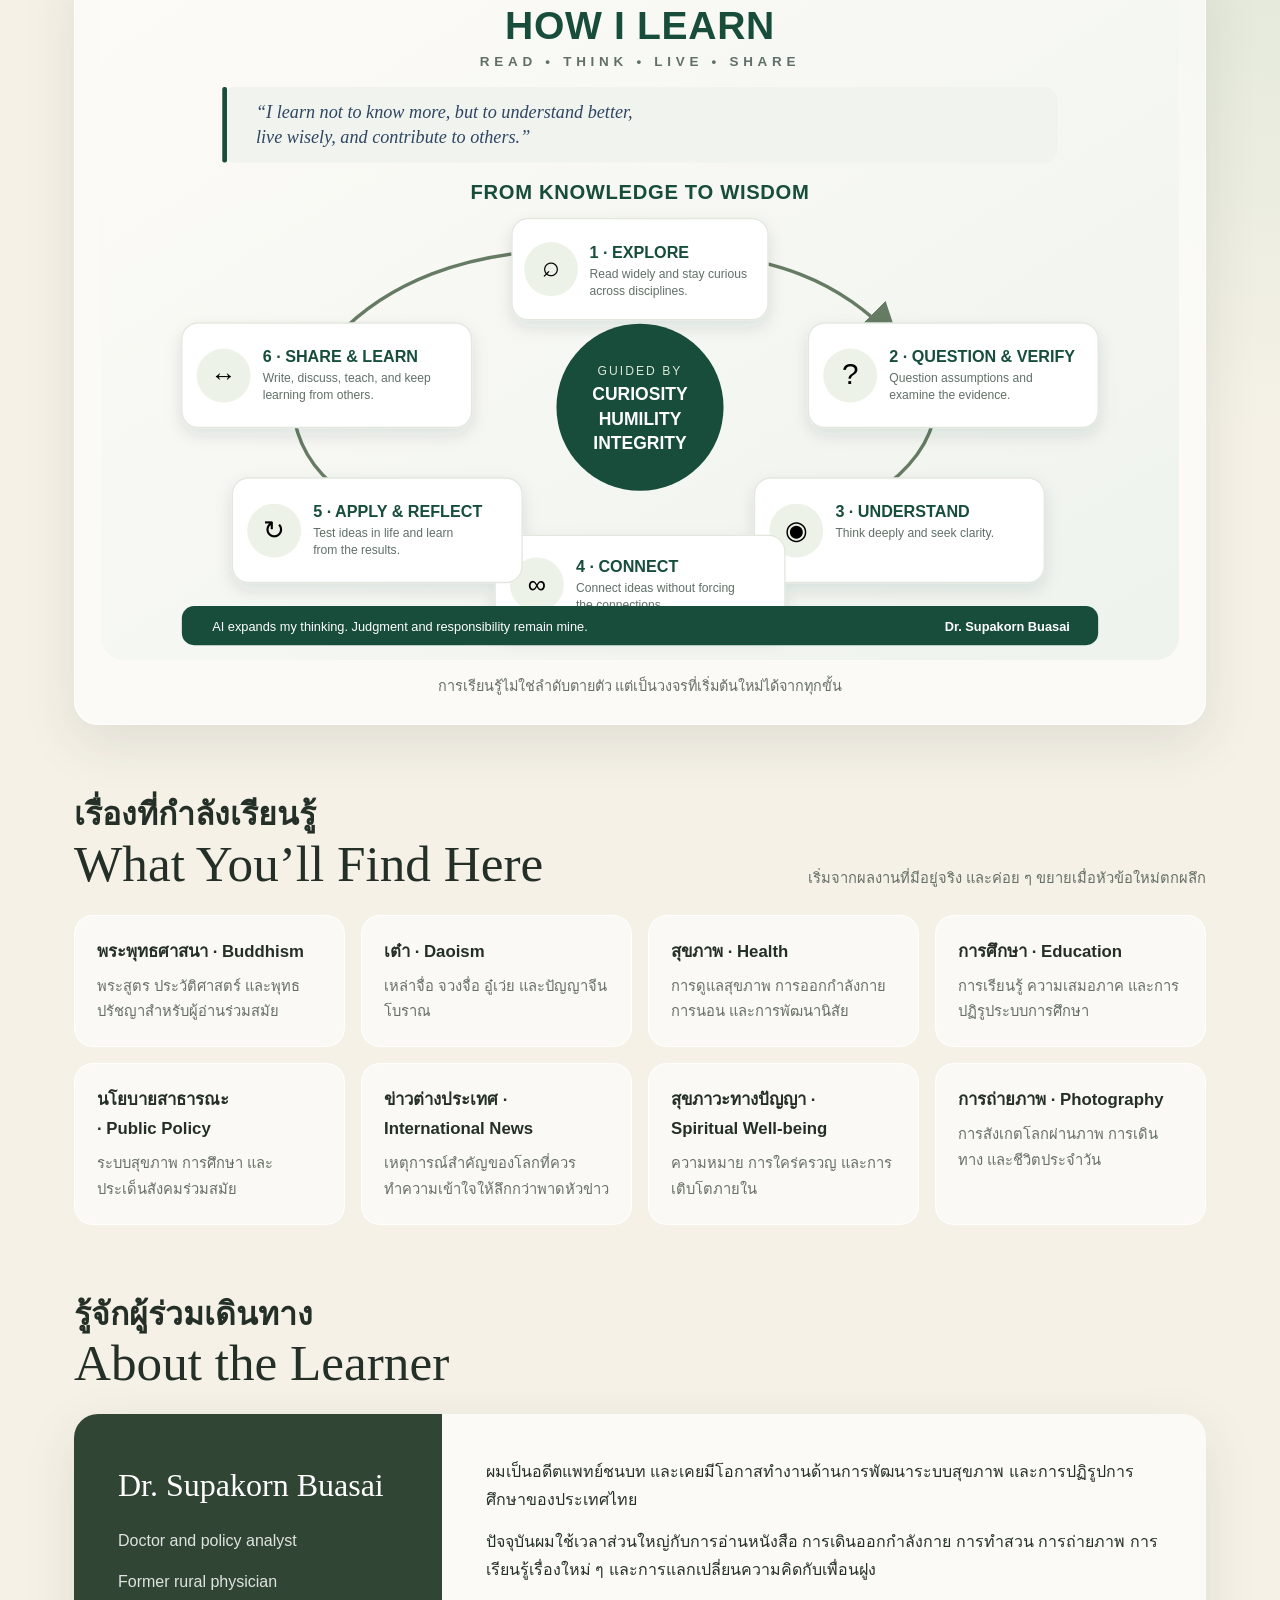
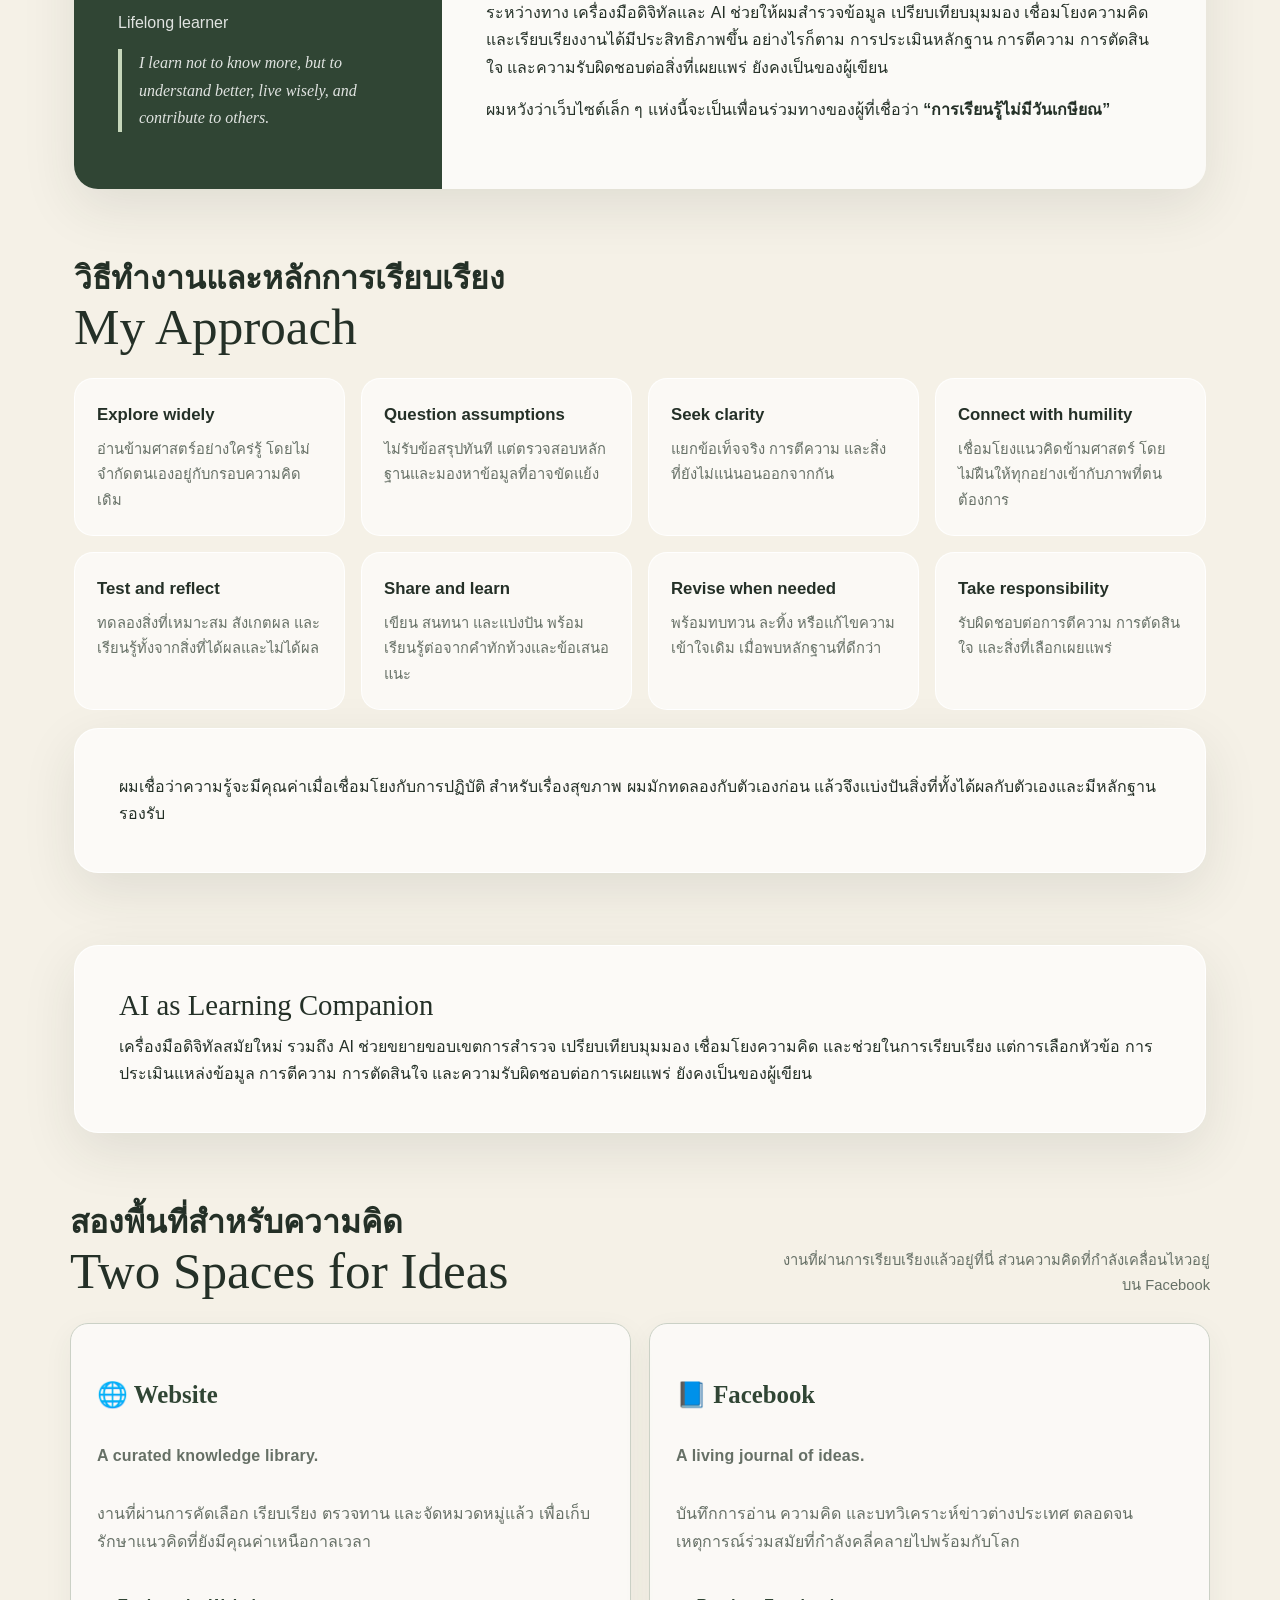
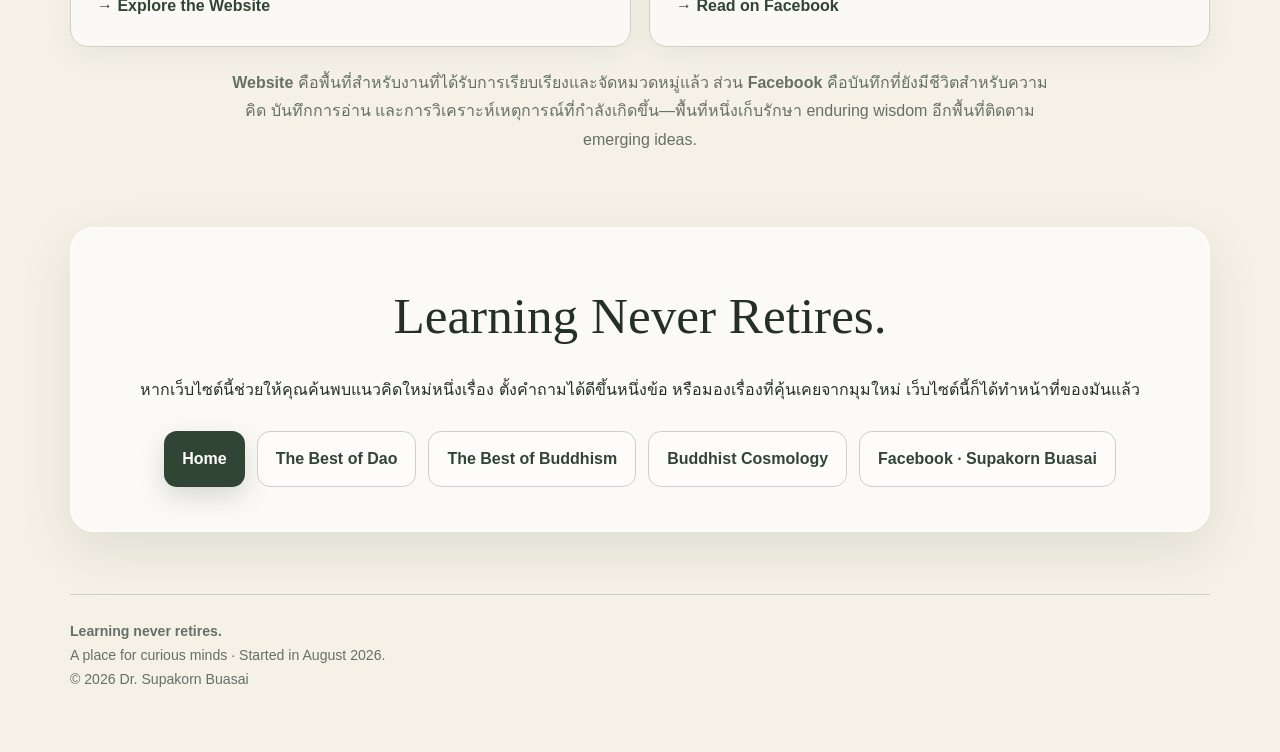
==== commit a9a8bb3e: "Add files via upload" ====
--- a/about/index.html
+++ b/about/index.html
@@ -88,6 +88,7 @@
     }
 
     a { color: inherit; }
+    button { font: inherit; }
     img { display: block; max-width: 100%; }
 
     .page {
@@ -109,6 +110,14 @@
       font-size: 1.08rem;
       font-weight: 700;
       text-decoration: none;
+      white-space: nowrap;
+    }
+
+    .nav-area {
+      display: flex;
+      align-items: center;
+      justify-content: flex-end;
+      gap: 10px;
     }
 
     .topnav {
@@ -128,9 +137,43 @@
     }
 
     .topnav a:hover,
-    .topnav a:focus {
+    .topnav a:focus-visible {
       background: var(--soft);
       color: var(--deep);
+      outline: none;
+    }
+
+    .instant-language {
+      display: inline-flex;
+      align-items: center;
+      gap: 4px;
+      padding: 4px;
+      border: 1px solid var(--line);
+      border-radius: 999px;
+      background: rgba(255,255,255,.68);
+    }
+
+    .instant-language button {
+      min-height: 32px;
+      padding: 6px 11px;
+      border: 0;
+      border-radius: 999px;
+      background: transparent;
+      color: var(--muted);
+      font-size: .82rem;
+      font-weight: 850;
+      cursor: pointer;
+    }
+
+    .instant-language button:hover,
+    .instant-language button:focus-visible {
+      color: var(--deep);
+      outline: none;
+    }
+
+    .instant-language button[aria-pressed="true"] {
+      background: var(--deep);
+      color: white;
     }
 
     .hero {
@@ -384,7 +427,7 @@
     }
 
     .button:hover,
-    .button:focus { background: var(--deep2); }
+    .button:focus-visible { background: var(--deep2); }
 
     .button-secondary {
       border: 1px solid var(--line);
@@ -393,7 +436,20 @@
     }
 
     .button-secondary:hover,
-    .button-secondary:focus { background: var(--soft); }
+    .button-secondary:focus-visible { background: var(--soft); }
+
+    .language-note {
+      margin-top: 18px;
+      padding: 20px 22px;
+      border-left: 5px solid var(--deep);
+      border-radius: 14px;
+      background: var(--soft);
+    }
+
+    .language-note strong {
+      display: block;
+      margin-bottom: 6px;
+    }
 
     .invitation {
       margin-top: 72px;
@@ -407,8 +463,6 @@
       font-size: clamp(2rem, 4.5vw, 3.2rem);
       font-weight: 500;
     }
-
-
 
     .publishing-ecosystem {
       margin-top: 72px;
@@ -462,7 +516,7 @@
     }
 
     .channel-card .channel-link:hover,
-    .channel-card .channel-link:focus {
+    .channel-card .channel-link:focus-visible {
       text-decoration: underline;
       text-underline-offset: 4px;
     }
@@ -483,6 +537,14 @@
       font-size: .88rem;
     }
 
+    @media (max-width: 1060px) {
+      .topbar { align-items: flex-start; }
+      .nav-area {
+        align-items: flex-end;
+        flex-direction: column;
+      }
+    }
+
     @media (max-width: 920px) {
       .topic-grid,
       .practice-grid { grid-template-columns: repeat(2, 1fr); }
@@ -490,14 +552,22 @@
       .learner-card { grid-template-columns: 1fr; }
     }
 
-    @media (max-width: 620px) {
+    @media (max-width: 720px) {
       .topbar {
         align-items: flex-start;
         flex-direction: column;
       }
 
+      .nav-area {
+        width: 100%;
+        align-items: flex-start;
+      }
+
       .topnav { justify-content: flex-start; }
-
+      .instant-language { align-self: flex-start; }
+    }
+
+    @media (max-width: 620px) {
       .hero,
       .hero img { min-height: 650px; }
 
@@ -537,14 +607,39 @@
         Dr. Supakorn Buasai
       </a>
 
-      <nav class="topnav" aria-label="Main navigation">
-        <a href="https://drsupakorn.github.io/">Home</a>
-        <a href="#website">Why</a>
-        <a href="#process">How I Learn</a>
-        <a href="#learner">About the Learner</a>
-        <a href="#principles">My Approach</a>
-        <a href="#follow">Facebook</a>
-      </nav>
+      <div class="nav-area">
+        <nav class="topnav" aria-label="Main navigation">
+          <a href="https://drsupakorn.github.io/"
+             data-th-html="หน้าแรก"
+             data-en-html="Home">หน้าแรก</a>
+          <a href="#website"
+             data-th-html="ที่มา"
+             data-en-html="Why">ที่มา</a>
+          <a href="#process"
+             data-th-html="วิธีเรียนรู้"
+             data-en-html="How I Learn">วิธีเรียนรู้</a>
+          <a href="#learner"
+             data-th-html="ผู้จัดทำ"
+             data-en-html="About the Learner">ผู้จัดทำ</a>
+          <a href="#principles"
+             data-th-html="หลักการ"
+             data-en-html="My Approach">หลักการ</a>
+          <a href="#follow"
+             data-th-html="Facebook"
+             data-en-html="Facebook">Facebook</a>
+        </nav>
+
+        <div class="instant-language"
+             role="group"
+             aria-label="Switch website language">
+          <button type="button"
+                  data-site-language="th"
+                  aria-pressed="true">ไทย</button>
+          <button type="button"
+                  data-site-language="en"
+                  aria-pressed="false">English</button>
+        </div>
+      </div>
     </div>
 
     <header class="hero">
@@ -553,16 +648,23 @@
 
       <div class="hero-copy">
         <p class="eyebrow">About · Learning Journeys</p>
-        <h1>About This Website</h1>
+
+        <h1 data-th-html="เกี่ยวกับเว็บไซต์นี้"
+            data-en-html="About This Website">เกี่ยวกับเว็บไซต์นี้</h1>
+
         <p class="hero-tag">Learning Never Retires.</p>
 
-        <p class="lead-th">
+        <p class="lead-th"
+           data-th-html="เว็บไซต์นี้เริ่มจากบันทึกการเรียนรู้ส่วนตัว และค่อย ๆ เติบโตเป็นพื้นที่สำหรับผู้ที่ยังสนุกกับการอ่าน การตั้งคำถาม และการทำความเข้าใจโลก"
+           data-en-html="This website began as a collection of personal learning notes and gradually grew into a place for people who still enjoy reading, asking questions, and making sense of the world.">
           เว็บไซต์นี้เริ่มจากบันทึกการเรียนรู้ส่วนตัว
           และค่อย ๆ เติบโตเป็นพื้นที่สำหรับผู้ที่ยังสนุกกับการอ่าน
           การตั้งคำถาม และการทำความเข้าใจโลก
         </p>
 
-        <p class="lead-en" lang="en">
+        <p class="lead-en"
+           data-th-html="What began as personal learning notes has gradually grown into a place for curious minds."
+           data-en-html="What began as personal learning notes has gradually grown into a place for curious minds.">
           What began as personal learning notes has gradually grown
           into a place for curious minds.
         </p>
@@ -571,50 +673,67 @@
 
     <section class="section" id="website">
       <div class="section-head">
-        <h2>
+        <h2 data-th-html="<span class='heading-th'>ทำไมจึงมีเว็บไซต์นี้</span><span class='heading-en'>Why This Website?</span>"
+            data-en-html="Why This Website?">
           <span class="heading-th">ทำไมจึงมีเว็บไซต์นี้</span>
           <span class="heading-en">Why This Website?</span>
         </h2>
       </div>
 
       <article class="content-card">
-        <p>
+        <p data-th-html="เว็บไซต์นี้เริ่มจากบันทึกสิ่งที่ผมอ่านและเรียนรู้หลังเกษียณ เมื่อมีเวลาอ่านมากขึ้น ผมเริ่มจดบันทึกเพื่อทบทวนความเข้าใจของตนเอง ต่อมาพบว่าหลายเรื่องอาจเป็นประโยชน์กับผู้อื่น จึงค่อย ๆ พัฒนาเป็นเว็บไซต์แห่งนี้"
+           data-en-html="This website began with notes on what I was reading and learning after retirement. As I had more time to read, I started writing to examine my own understanding. I later realized that some of these ideas might also be useful to others, and the notes gradually developed into this website.">
           เว็บไซต์นี้เริ่มจากบันทึกสิ่งที่ผมอ่านและเรียนรู้หลังเกษียณ
           เมื่อมีเวลาอ่านมากขึ้น ผมเริ่มจดบันทึกเพื่อทบทวนความเข้าใจของตนเอง
           ต่อมาพบว่าหลายเรื่องอาจเป็นประโยชน์กับผู้อื่น
           จึงค่อย ๆ พัฒนาเป็นเว็บไซต์แห่งนี้
         </p>
 
-        <p>
+        <p data-th-html="ผมเชื่อว่าความรู้จำนวนมากไม่ได้ยากเพราะเนื้อหาเพียงอย่างเดียว แต่อาจยากเพราะวิธีอธิบาย เว็บไซต์นี้จึงพยายามเรียบเรียงเรื่องซับซ้อนให้เข้าใจง่ายขึ้น โดยยังรักษาบริบท ความถูกต้อง และเปิดทางให้ผู้อ่านค้นคว้าต่อ"
+           data-en-html="I believe many subjects are difficult not only because of their content, but also because of the way they are explained. This website therefore tries to make complex ideas easier to understand while preserving context, accuracy, and opportunities for further exploration.">
           ผมเชื่อว่าความรู้จำนวนมากไม่ได้ยากเพราะเนื้อหาเพียงอย่างเดียว
           แต่อาจยากเพราะวิธีอธิบาย
           เว็บไซต์นี้จึงพยายามเรียบเรียงเรื่องซับซ้อนให้เข้าใจง่ายขึ้น
           โดยยังรักษาบริบท ความถูกต้อง และเปิดทางให้ผู้อ่านค้นคว้าต่อ
         </p>
 
-        <p>
+        <p data-th-html="เว็บไซต์เริ่มเผยแพร่ในเดือนสิงหาคม ๒๕๖๙ โดยใช้ภาษาไทยเป็นหลัก และค่อย ๆ เพิ่มเนื้อหาภาษาอังกฤษเมื่อพร้อม"
+           data-en-html="The website was launched in August 2026. It is primarily written in Thai, with English content added as each section becomes ready.">
           เว็บไซต์เริ่มเผยแพร่ในเดือนสิงหาคม ๒๕๖๙
-          เนื้อหาภาษาไทยเป็นหลัก
-          โดยมีชื่อเรื่อง ศัพท์สำคัญ และบทสรุปภาษาอังกฤษช่วยอธิบาย
-          เมื่อมีเนื้อหาพร้อมมากขึ้น บางส่วนอาจพัฒนาเป็นสองภาษาเต็มรูปแบบ
+          โดยใช้ภาษาไทยเป็นหลัก และค่อย ๆ เพิ่มเนื้อหาภาษาอังกฤษเมื่อพร้อม
         </p>
 
-        <p class="english-copy" lang="en">
-          The website is primarily in Thai, supported by English titles,
-          key terms, and concise summaries. Selected work may gradually
-          become fully bilingual as the collection grows.
+        <p class="english-copy"
+           data-th-html="The website is primarily in Thai, with English content added progressively as the collection grows."
+           data-en-html="The website is primarily in Thai, with English content added progressively as the collection grows.">
+          The website is primarily in Thai, with English content added progressively as the collection grows.
         </p>
       </article>
+
+      <div class="language-note">
+        <strong data-th-html="ภาษาและการแปล"
+                data-en-html="Language and Translation">ภาษาและการแปล</strong>
+
+        <span data-th-html="ปุ่ม ไทย | English ด้านบนสลับเนื้อหาหลักของหน้านี้ได้ทันที โดยใช้คำแปลที่ฝังอยู่ในเว็บไซต์ สำหรับภาษาอื่น โปรดใช้ระบบ Translate ของเบราว์เซอร์ ทั้งนี้ การแปลอัตโนมัติอาจคลาดเคลื่อนในศัพท์เฉพาะ"
+              data-en-html="Use the Thai | English switch above to change the main content instantly using translations built into this page. For other languages, please use your browser’s Translate feature. Automatic translation may be less precise for specialized terms.">
+          ปุ่ม ไทย | English ด้านบนสลับเนื้อหาหลักของหน้านี้ได้ทันที
+          โดยใช้คำแปลที่ฝังอยู่ในเว็บไซต์ สำหรับภาษาอื่น โปรดใช้ระบบ Translate
+          ของเบราว์เซอร์ ทั้งนี้ การแปลอัตโนมัติอาจคลาดเคลื่อนในศัพท์เฉพาะ
+        </span>
+      </div>
     </section>
 
     <section class="section" id="process">
       <div class="section-head">
-        <h2>
+        <h2 data-th-html="<span class='heading-th'>จากความรู้สู่ปัญญา</span><span class='heading-en'>From Knowledge to Wisdom</span>"
+            data-en-html="From Knowledge to Wisdom">
           <span class="heading-th">จากความรู้สู่ปัญญา</span>
           <span class="heading-en">From Knowledge to Wisdom</span>
         </h2>
 
-        <p class="section-note">
+        <p class="section-note"
+           data-th-html="วิธีที่ผมสำรวจ ตั้งคำถาม ตรวจสอบ เชื่อมโยง ทดลอง และแบ่งปันสิ่งที่เรียนรู้"
+           data-en-html="How I explore, question, verify, connect, test, and share what I learn.">
           วิธีที่ผมสำรวจ ตั้งคำถาม ตรวจสอบ เชื่อมโยง ทดลอง
           และแบ่งปันสิ่งที่เรียนรู้
         </p>
@@ -626,9 +745,10 @@
                alt="Infographic showing Dr. Supakorn Buasai's six-part learning cycle: Explore, Question and Verify, Understand, Connect, Apply and Reflect, and Share and Learn"
                loading="lazy"
                decoding="async">
-          <figcaption>
-            <span lang="th">การเรียนรู้ไม่ใช่ลำดับตายตัว แต่เป็นวงจรที่เริ่มต้นใหม่ได้จากทุกขั้น</span><br>
-            <span class="english-copy" lang="en">Learning is not a rigid sequence. Any step can begin the next cycle.</span>
+
+          <figcaption data-th-html="การเรียนรู้ไม่ใช่ลำดับตายตัว แต่เป็นวงจรที่เริ่มต้นใหม่ได้จากทุกขั้น"
+                      data-en-html="Learning is not a rigid sequence. Any step can begin the next cycle.">
+            การเรียนรู้ไม่ใช่ลำดับตายตัว แต่เป็นวงจรที่เริ่มต้นใหม่ได้จากทุกขั้น
           </figcaption>
         </figure>
       </div>
@@ -636,62 +756,98 @@
 
     <section class="section">
       <div class="section-head">
-        <h2>
+        <h2 data-th-html="<span class='heading-th'>เรื่องที่กำลังเรียนรู้</span><span class='heading-en'>What You’ll Find Here</span>"
+            data-en-html="What You’ll Find Here">
           <span class="heading-th">เรื่องที่กำลังเรียนรู้</span>
           <span class="heading-en">What You’ll Find Here</span>
         </h2>
 
-        <p class="section-note">
+        <p class="section-note"
+           data-th-html="เริ่มจากผลงานที่มีอยู่จริง และค่อย ๆ ขยายเมื่อหัวข้อใหม่ตกผลึก"
+           data-en-html="Beginning with completed work and expanding as new topics mature.">
           เริ่มจากผลงานที่มีอยู่จริง และค่อย ๆ ขยายเมื่อหัวข้อใหม่ตกผลึก
         </p>
       </div>
 
       <div class="topic-grid">
         <article class="topic">
-          <h3>พระพุทธศาสนา · Buddhism</h3>
-          <p>พระสูตร ประวัติศาสตร์ และพุทธปรัชญาสำหรับผู้อ่านร่วมสมัย</p>
+          <h3 data-th-html="พระพุทธศาสนา · Buddhism"
+              data-en-html="Buddhism">พระพุทธศาสนา · Buddhism</h3>
+          <p data-th-html="พระสูตร ประวัติศาสตร์ และพุทธปรัชญาสำหรับผู้อ่านร่วมสมัย"
+             data-en-html="Buddhist texts, history, and philosophy for contemporary readers.">
+            พระสูตร ประวัติศาสตร์ และพุทธปรัชญาสำหรับผู้อ่านร่วมสมัย
+          </p>
         </article>
 
         <article class="topic">
-          <h3>เต๋า · Daoism</h3>
-          <p>เหล่าจื่อ จวงจื่อ อู๋เว่ย และปัญญาจีนโบราณ</p>
+          <h3 data-th-html="เต๋า · Daoism"
+              data-en-html="Daoism">เต๋า · Daoism</h3>
+          <p data-th-html="เหล่าจื่อ จวงจื่อ อู๋เว่ย และปัญญาจีนโบราณ"
+             data-en-html="Laozi, Zhuangzi, Wu Wei, and ancient Chinese wisdom.">
+            เหล่าจื่อ จวงจื่อ อู๋เว่ย และปัญญาจีนโบราณ
+          </p>
         </article>
 
         <article class="topic">
-          <h3>สุขภาพ · Health</h3>
-          <p>การดูแลสุขภาพ การออกกำลังกาย การนอน และการพัฒนานิสัย</p>
+          <h3 data-th-html="สุขภาพ · Health"
+              data-en-html="Health">สุขภาพ · Health</h3>
+          <p data-th-html="การดูแลสุขภาพ การออกกำลังกาย การนอน และการพัฒนานิสัย"
+             data-en-html="Health, exercise, sleep, and habit development.">
+            การดูแลสุขภาพ การออกกำลังกาย การนอน และการพัฒนานิสัย
+          </p>
         </article>
 
         <article class="topic">
-          <h3>การศึกษา · Education</h3>
-          <p>การเรียนรู้ ความเสมอภาค และการปฏิรูประบบการศึกษา</p>
+          <h3 data-th-html="การศึกษา · Education"
+              data-en-html="Education">การศึกษา · Education</h3>
+          <p data-th-html="การเรียนรู้ ความเสมอภาค และการปฏิรูประบบการศึกษา"
+             data-en-html="Learning, equity, and education-system reform.">
+            การเรียนรู้ ความเสมอภาค และการปฏิรูประบบการศึกษา
+          </p>
         </article>
 
         <article class="topic">
-          <h3>นโยบายสาธารณะ · Public Policy</h3>
-          <p>ระบบสุขภาพ การศึกษา และประเด็นสังคมร่วมสมัย</p>
+          <h3 data-th-html="นโยบายสาธารณะ · Public Policy"
+              data-en-html="Public Policy">นโยบายสาธารณะ · Public Policy</h3>
+          <p data-th-html="ระบบสุขภาพ การศึกษา และประเด็นสังคมร่วมสมัย"
+             data-en-html="Health systems, education, and contemporary social issues.">
+            ระบบสุขภาพ การศึกษา และประเด็นสังคมร่วมสมัย
+          </p>
         </article>
 
         <article class="topic">
-          <h3>ข่าวต่างประเทศ · International News</h3>
-          <p>เหตุการณ์สำคัญของโลกที่ควรทำความเข้าใจให้ลึกกว่าพาดหัวข่าว</p>
+          <h3 data-th-html="ข่าวต่างประเทศ · International News"
+              data-en-html="International News">ข่าวต่างประเทศ · International News</h3>
+          <p data-th-html="เหตุการณ์สำคัญของโลกที่ควรทำความเข้าใจให้ลึกกว่าพาดหัวข่าว"
+             data-en-html="Important world events examined beyond the headlines.">
+            เหตุการณ์สำคัญของโลกที่ควรทำความเข้าใจให้ลึกกว่าพาดหัวข่าว
+          </p>
         </article>
 
         <article class="topic">
-          <h3>สุขภาวะทางปัญญา · Spiritual Well-being</h3>
-          <p>ความหมาย การใคร่ครวญ และการเติบโตภายใน</p>
+          <h3 data-th-html="สุขภาวะทางปัญญา · Spiritual Well-being"
+              data-en-html="Spiritual Well-being">สุขภาวะทางปัญญา · Spiritual Well-being</h3>
+          <p data-th-html="ความหมาย การใคร่ครวญ และการเติบโตภายใน"
+             data-en-html="Meaning, reflection, and inner growth.">
+            ความหมาย การใคร่ครวญ และการเติบโตภายใน
+          </p>
         </article>
 
         <article class="topic">
-          <h3>การถ่ายภาพ · Photography</h3>
-          <p>การสังเกตโลกผ่านภาพ การเดินทาง และชีวิตประจำวัน</p>
+          <h3 data-th-html="การถ่ายภาพ · Photography"
+              data-en-html="Photography">การถ่ายภาพ · Photography</h3>
+          <p data-th-html="การสังเกตโลกผ่านภาพ การเดินทาง และชีวิตประจำวัน"
+             data-en-html="Observing the world through images, travel, and everyday life.">
+            การสังเกตโลกผ่านภาพ การเดินทาง และชีวิตประจำวัน
+          </p>
         </article>
       </div>
     </section>
 
     <section class="section" id="learner">
       <div class="section-head">
-        <h2>
+        <h2 data-th-html="<span class='heading-th'>รู้จักผู้ร่วมเดินทาง</span><span class='heading-en'>About the Learner</span>"
+            data-en-html="About the Learner">
           <span class="heading-th">รู้จักผู้ร่วมเดินทาง</span>
           <span class="heading-en">About the Learner</span>
         </h2>
@@ -711,27 +867,31 @@
         </aside>
 
         <article class="learner-body">
-          <p>
+          <p data-th-html="ผมเป็นอดีตแพทย์ชนบท และเคยมีโอกาสทำงานด้านการพัฒนาระบบสุขภาพ และการปฏิรูปการศึกษาของประเทศไทย"
+             data-en-html="I am a former rural physician who later had the opportunity to work on health-system development and education reform in Thailand.">
             ผมเป็นอดีตแพทย์ชนบท
             และเคยมีโอกาสทำงานด้านการพัฒนาระบบสุขภาพ
             และการปฏิรูปการศึกษาของประเทศไทย
           </p>
 
-          <p>
+          <p data-th-html="ปัจจุบันผมใช้เวลาส่วนใหญ่กับการอ่านหนังสือ การเดินออกกำลังกาย การทำสวน การถ่ายภาพ การเรียนรู้เรื่องใหม่ ๆ และการแลกเปลี่ยนความคิดกับเพื่อนฝูง"
+             data-en-html="Today, I spend much of my time reading, walking for exercise, gardening, taking photographs, learning new subjects, and exchanging ideas with friends.">
             ปัจจุบันผมใช้เวลาส่วนใหญ่กับการอ่านหนังสือ
             การเดินออกกำลังกาย การทำสวน การถ่ายภาพ
             การเรียนรู้เรื่องใหม่ ๆ
             และการแลกเปลี่ยนความคิดกับเพื่อนฝูง
           </p>
 
-          <p>
+          <p data-th-html="ระหว่างทาง เครื่องมือดิจิทัลและ AI ช่วยให้ผมสำรวจข้อมูล เปรียบเทียบมุมมอง เชื่อมโยงความคิด และเรียบเรียงงานได้มีประสิทธิภาพขึ้น อย่างไรก็ตาม การประเมินหลักฐาน การตีความ การตัดสินใจ และความรับผิดชอบต่อสิ่งที่เผยแพร่ ยังคงเป็นของผู้เขียน"
+             data-en-html="Digital tools and AI help me explore information, compare perspectives, connect ideas, and write more effectively. The evaluation of evidence, interpretation, judgment, and responsibility for what is published remain my own.">
             ระหว่างทาง เครื่องมือดิจิทัลและ AI ช่วยให้ผมสำรวจข้อมูล
             เปรียบเทียบมุมมอง เชื่อมโยงความคิด และเรียบเรียงงานได้มีประสิทธิภาพขึ้น
             อย่างไรก็ตาม การประเมินหลักฐาน การตีความ การตัดสินใจ
             และความรับผิดชอบต่อสิ่งที่เผยแพร่ ยังคงเป็นของผู้เขียน
           </p>
 
-          <p>
+          <p data-th-html="ผมหวังว่าเว็บไซต์เล็ก ๆ แห่งนี้จะเป็นเพื่อนร่วมทางของผู้ที่เชื่อว่า <strong>“การเรียนรู้ไม่มีวันเกษียณ”</strong>"
+             data-en-html="I hope this small website can accompany others who believe that <strong>“learning never retires.”</strong>">
             ผมหวังว่าเว็บไซต์เล็ก ๆ แห่งนี้จะเป็นเพื่อนร่วมทาง
             ของผู้ที่เชื่อว่า <strong>“การเรียนรู้ไม่มีวันเกษียณ”</strong>
           </p>
@@ -741,7 +901,8 @@
 
     <section class="section" id="principles">
       <div class="section-head">
-        <h2>
+        <h2 data-th-html="<span class='heading-th'>วิธีทำงานและหลักการเรียบเรียง</span><span class='heading-en'>My Approach</span>"
+            data-en-html="My Approach">
           <span class="heading-th">วิธีทำงานและหลักการเรียบเรียง</span>
           <span class="heading-en">My Approach</span>
         </h2>
@@ -750,57 +911,75 @@
       <div class="practice-grid">
         <article class="practice">
           <h3>Explore widely</h3>
-          <p>อ่านข้ามศาสตร์อย่างใคร่รู้ โดยไม่จำกัดตนเองอยู่กับกรอบความคิดเดิม</p>
+          <p data-th-html="อ่านข้ามศาสตร์อย่างใคร่รู้ โดยไม่จำกัดตนเองอยู่กับกรอบความคิดเดิม"
+             data-en-html="Read across disciplines with curiosity, without being confined by familiar frameworks.">
+            อ่านข้ามศาสตร์อย่างใคร่รู้ โดยไม่จำกัดตนเองอยู่กับกรอบความคิดเดิม
+          </p>
         </article>
 
         <article class="practice">
           <h3>Question assumptions</h3>
-          <p>ไม่รับข้อสรุปทันที แต่ตรวจสอบหลักฐานและมองหาข้อมูลที่อาจขัดแย้ง</p>
+          <p data-th-html="ไม่รับข้อสรุปทันที แต่ตรวจสอบหลักฐานและมองหาข้อมูลที่อาจขัดแย้ง"
+             data-en-html="Do not accept conclusions immediately; examine the evidence and look for information that may challenge them.">
+            ไม่รับข้อสรุปทันที แต่ตรวจสอบหลักฐานและมองหาข้อมูลที่อาจขัดแย้ง
+          </p>
         </article>
 
         <article class="practice">
           <h3>Seek clarity</h3>
-          <p>แยกข้อเท็จจริง การตีความ และสิ่งที่ยังไม่แน่นอนออกจากกัน</p>
+          <p data-th-html="แยกข้อเท็จจริง การตีความ และสิ่งที่ยังไม่แน่นอนออกจากกัน"
+             data-en-html="Distinguish facts, interpretations, and remaining uncertainties.">
+            แยกข้อเท็จจริง การตีความ และสิ่งที่ยังไม่แน่นอนออกจากกัน
+          </p>
         </article>
 
         <article class="practice">
           <h3>Connect with humility</h3>
-          <p>เชื่อมโยงแนวคิดข้ามศาสตร์ โดยไม่ฝืนให้ทุกอย่างเข้ากับภาพที่ตนต้องการ</p>
+          <p data-th-html="เชื่อมโยงแนวคิดข้ามศาสตร์ โดยไม่ฝืนให้ทุกอย่างเข้ากับภาพที่ตนต้องการ"
+             data-en-html="Connect ideas across disciplines without forcing everything to fit a preferred narrative.">
+            เชื่อมโยงแนวคิดข้ามศาสตร์ โดยไม่ฝืนให้ทุกอย่างเข้ากับภาพที่ตนต้องการ
+          </p>
         </article>
 
         <article class="practice">
           <h3>Test and reflect</h3>
-          <p>ทดลองสิ่งที่เหมาะสม สังเกตผล และเรียนรู้ทั้งจากสิ่งที่ได้ผลและไม่ได้ผล</p>
+          <p data-th-html="ทดลองสิ่งที่เหมาะสม สังเกตผล และเรียนรู้ทั้งจากสิ่งที่ได้ผลและไม่ได้ผล"
+             data-en-html="Test what is appropriate, observe the results, and learn from both success and failure.">
+            ทดลองสิ่งที่เหมาะสม สังเกตผล และเรียนรู้ทั้งจากสิ่งที่ได้ผลและไม่ได้ผล
+          </p>
         </article>
 
         <article class="practice">
           <h3>Share and learn</h3>
-          <p>เขียน สนทนา และแบ่งปัน พร้อมเรียนรู้ต่อจากคำทักท้วงและข้อเสนอแนะ</p>
+          <p data-th-html="เขียน สนทนา และแบ่งปัน พร้อมเรียนรู้ต่อจากคำทักท้วงและข้อเสนอแนะ"
+             data-en-html="Write, discuss, and share while continuing to learn from criticism and suggestions.">
+            เขียน สนทนา และแบ่งปัน พร้อมเรียนรู้ต่อจากคำทักท้วงและข้อเสนอแนะ
+          </p>
         </article>
 
         <article class="practice">
           <h3>Revise when needed</h3>
-          <p>พร้อมทบทวน ละทิ้ง หรือแก้ไขความเข้าใจเดิม เมื่อพบหลักฐานที่ดีกว่า</p>
+          <p data-th-html="พร้อมทบทวน ละทิ้ง หรือแก้ไขความเข้าใจเดิม เมื่อพบหลักฐานที่ดีกว่า"
+             data-en-html="Be ready to reconsider, abandon, or revise earlier views when better evidence appears.">
+            พร้อมทบทวน ละทิ้ง หรือแก้ไขความเข้าใจเดิม เมื่อพบหลักฐานที่ดีกว่า
+          </p>
         </article>
 
         <article class="practice">
           <h3>Take responsibility</h3>
-          <p>รับผิดชอบต่อการตีความ การตัดสินใจ และสิ่งที่เลือกเผยแพร่</p>
+          <p data-th-html="รับผิดชอบต่อการตีความ การตัดสินใจ และสิ่งที่เลือกเผยแพร่"
+             data-en-html="Take responsibility for interpretation, judgment, and what is chosen for publication.">
+            รับผิดชอบต่อการตีความ การตัดสินใจ และสิ่งที่เลือกเผยแพร่
+          </p>
         </article>
       </div>
 
       <div class="note-card" style="margin-top:18px;">
-        <p>
+        <p data-th-html="ผมเชื่อว่าความรู้จะมีคุณค่าเมื่อเชื่อมโยงกับการปฏิบัติ สำหรับเรื่องสุขภาพ ผมมักทดลองกับตัวเองก่อน แล้วจึงแบ่งปันสิ่งที่ทั้งได้ผลกับตัวเองและมีหลักฐานรองรับ"
+           data-en-html="I believe knowledge becomes meaningful when it is connected with practice. For health-related topics, I usually try things myself before sharing what appears both useful in my own experience and supported by evidence.">
           ผมเชื่อว่าความรู้จะมีคุณค่าเมื่อเชื่อมโยงกับการปฏิบัติ
           สำหรับเรื่องสุขภาพ ผมมักทดลองกับตัวเองก่อน
           แล้วจึงแบ่งปันสิ่งที่ทั้งได้ผลกับตัวเองและมีหลักฐานรองรับ
-        </p>
-
-        <p class="english-copy" lang="en">
-          I believe knowledge becomes meaningful when it is connected
-          with practice. For health-related topics, I usually try things
-          myself before sharing what appears both useful in my own experience
-          and supported by evidence.
         </p>
       </div>
     </section>
@@ -811,32 +990,30 @@
           AI as Learning Companion
         </h2>
 
-        <p>
+        <p data-th-html="เครื่องมือดิจิทัลสมัยใหม่ รวมถึง AI ช่วยขยายขอบเขตการสำรวจ เปรียบเทียบมุมมอง เชื่อมโยงความคิด และช่วยในการเรียบเรียง แต่การเลือกหัวข้อ การประเมินแหล่งข้อมูล การตีความ การตัดสินใจ และความรับผิดชอบต่อการเผยแพร่ ยังคงเป็นของผู้เขียน"
+           data-en-html="Modern digital tools, including AI, broaden exploration, help compare perspectives, connect ideas, and support writing. Topic selection, source evaluation, interpretation, judgment, and responsibility for publication remain my own.">
           เครื่องมือดิจิทัลสมัยใหม่ รวมถึง AI
           ช่วยขยายขอบเขตการสำรวจ เปรียบเทียบมุมมอง เชื่อมโยงความคิด
           และช่วยในการเรียบเรียง แต่การเลือกหัวข้อ การประเมินแหล่งข้อมูล
           การตีความ การตัดสินใจ และความรับผิดชอบต่อการเผยแพร่
           ยังคงเป็นของผู้เขียน
         </p>
-
-        <p class="english-copy" lang="en">
-          Modern digital tools, including AI, broaden exploration, help compare
-          perspectives, connect ideas, and support writing. Source evaluation,
-          interpretation, judgment, and responsibility for publication remain my own.
-        </p>
       </div>
     </section>
-
 
     <section class="publishing-ecosystem" id="follow">
       <div class="section-head">
-        <h2>
+        <h2 data-th-html="<span class='heading-th'>สองพื้นที่สำหรับความคิด</span><span class='heading-en'>Two Spaces for Ideas</span>"
+            data-en-html="Two Spaces for Ideas">
           <span class="heading-th">สองพื้นที่สำหรับความคิด</span>
           <span class="heading-en">Two Spaces for Ideas</span>
         </h2>
 
-        <p class="section-note">
-          งานที่ผ่านการเรียบเรียงแล้วอยู่ที่นี่ ส่วนความคิดที่กำลังเคลื่อนไหวอยู่บน Facebook
+        <p class="section-note"
+           data-th-html="งานที่ผ่านการเรียบเรียงแล้วอยู่ที่นี่ ส่วนความคิดที่กำลังเคลื่อนไหวอยู่บน Facebook"
+           data-en-html="Refined work lives here; developing ideas and current reflections appear on Facebook.">
+          งานที่ผ่านการเรียบเรียงแล้วอยู่ที่นี่
+          ส่วนความคิดที่กำลังเคลื่อนไหวอยู่บน Facebook
         </p>
       </div>
 
@@ -844,7 +1021,8 @@
         <article class="channel-card">
           <h3>🌐 Website</h3>
           <p class="channel-kicker">A curated knowledge library.</p>
-          <p>
+          <p data-th-html="งานที่ผ่านการคัดเลือก เรียบเรียง ตรวจทาน และจัดหมวดหมู่แล้ว เพื่อเก็บรักษาแนวคิดที่ยังมีคุณค่าเหนือกาลเวลา"
+             data-en-html="Selected, edited, reviewed, and organized work intended to preserve ideas with lasting value.">
             งานที่ผ่านการคัดเลือก เรียบเรียง ตรวจทาน และจัดหมวดหมู่แล้ว
             เพื่อเก็บรักษาแนวคิดที่ยังมีคุณค่าเหนือกาลเวลา
           </p>
@@ -856,7 +1034,8 @@
         <article class="channel-card">
           <h3>📘 Facebook</h3>
           <p class="channel-kicker">A living journal of ideas.</p>
-          <p>
+          <p data-th-html="บันทึกการอ่าน ความคิด และบทวิเคราะห์ข่าวต่างประเทศ ตลอดจนเหตุการณ์ร่วมสมัยที่กำลังคลี่คลายไปพร้อมกับโลก"
+             data-en-html="Reading notes, reflections, international-news analysis, and contemporary events as they unfold.">
             บันทึกการอ่าน ความคิด และบทวิเคราะห์ข่าวต่างประเทศ
             ตลอดจนเหตุการณ์ร่วมสมัยที่กำลังคลี่คลายไปพร้อมกับโลก
           </p>
@@ -869,35 +1048,25 @@
         </article>
       </div>
 
-      <p class="ecosystem-summary">
+      <p class="ecosystem-summary"
+         data-th-html="<strong>Website</strong> คือพื้นที่สำหรับงานที่ได้รับการเรียบเรียงและจัดหมวดหมู่แล้ว ส่วน <strong>Facebook</strong> คือบันทึกที่ยังมีชีวิตสำหรับความคิด บันทึกการอ่าน และการวิเคราะห์เหตุการณ์ที่กำลังเกิดขึ้น—พื้นที่หนึ่งเก็บรักษา enduring wisdom อีกพื้นที่ติดตาม emerging ideas."
+         data-en-html="<strong>Website</strong> is the home of refined and organized work. <strong>Facebook</strong> is a living journal for ideas, reading notes, and analysis of events as they unfold—one preserves enduring wisdom, while the other follows emerging ideas.">
         <strong>Website</strong> คือพื้นที่สำหรับงานที่ได้รับการเรียบเรียงและจัดหมวดหมู่แล้ว
         ส่วน <strong>Facebook</strong> คือบันทึกที่ยังมีชีวิตสำหรับความคิด
         บันทึกการอ่าน และการวิเคราะห์เหตุการณ์ที่กำลังเกิดขึ้น—พื้นที่หนึ่งเก็บรักษา
         enduring wisdom อีกพื้นที่ติดตาม emerging ideas.
       </p>
-
-      <p class="english-copy ecosystem-summary" lang="en">
-        This website is my curated knowledge library—a place for timeless ideas,
-        carefully organized and refined over time. Facebook is my living journal,
-        where I share reading notes, reflections, and analysis of current events
-        as the world changes. Together, they document both enduring wisdom and emerging ideas.
-      </p>
     </section>
 
     <section class="invitation">
       <strong>Learning Never Retires.</strong>
 
-      <p>
+      <p data-th-html="หากเว็บไซต์นี้ช่วยให้คุณค้นพบแนวคิดใหม่หนึ่งเรื่อง ตั้งคำถามได้ดีขึ้นหนึ่งข้อ หรือมองเรื่องที่คุ้นเคยจากมุมใหม่ เว็บไซต์นี้ก็ได้ทำหน้าที่ของมันแล้ว"
+         data-en-html="If this website helps you discover one new idea, ask one better question, or see a familiar topic from a different perspective, it has already served its purpose.">
         หากเว็บไซต์นี้ช่วยให้คุณค้นพบแนวคิดใหม่หนึ่งเรื่อง
         ตั้งคำถามได้ดีขึ้นหนึ่งข้อ
         หรือมองเรื่องที่คุ้นเคยจากมุมใหม่
         เว็บไซต์นี้ก็ได้ทำหน้าที่ของมันแล้ว
-      </p>
-
-      <p class="english-copy" lang="en" style="margin-top:12px;">
-        If this website helps you discover one new idea,
-        ask one better question, or see a familiar topic
-        from a different perspective, it has already served its purpose.
       </p>
 
       <div class="actions" style="justify-content:center;">
@@ -932,5 +1101,55 @@
     </footer>
 
   </main>
+
+  <script>
+    (() => {
+      const STORAGE_KEY = "siteLanguage";
+      const languageButtons = document.querySelectorAll("[data-site-language]");
+      const translatableElements =
+        document.querySelectorAll("[data-th-html][data-en-html]");
+
+      let siteLanguage = localStorage.getItem(STORAGE_KEY);
+
+      if (siteLanguage !== "en" && siteLanguage !== "th") {
+        siteLanguage = "th";
+      }
+
+      function applyLanguage(language) {
+        siteLanguage = language === "en" ? "en" : "th";
+        localStorage.setItem(STORAGE_KEY, siteLanguage);
+
+        document.documentElement.lang = siteLanguage;
+        document.documentElement.dataset.siteLanguage = siteLanguage;
+
+        translatableElements.forEach((element) => {
+          element.innerHTML =
+            siteLanguage === "en"
+              ? element.dataset.enHtml
+              : element.dataset.thHtml;
+        });
+
+        languageButtons.forEach((button) => {
+          button.setAttribute(
+            "aria-pressed",
+            String(button.dataset.siteLanguage === siteLanguage)
+          );
+        });
+
+        document.title =
+          siteLanguage === "en"
+            ? "About This Website | Dr. Supakorn Buasai"
+            : "เกี่ยวกับเว็บไซต์และผู้จัดทำ | Dr. Supakorn Buasai";
+      }
+
+      languageButtons.forEach((button) => {
+        button.addEventListener("click", () => {
+          applyLanguage(button.dataset.siteLanguage);
+        });
+      });
+
+      applyLanguage(siteLanguage);
+    })();
+  </script>
 </body>
 </html>
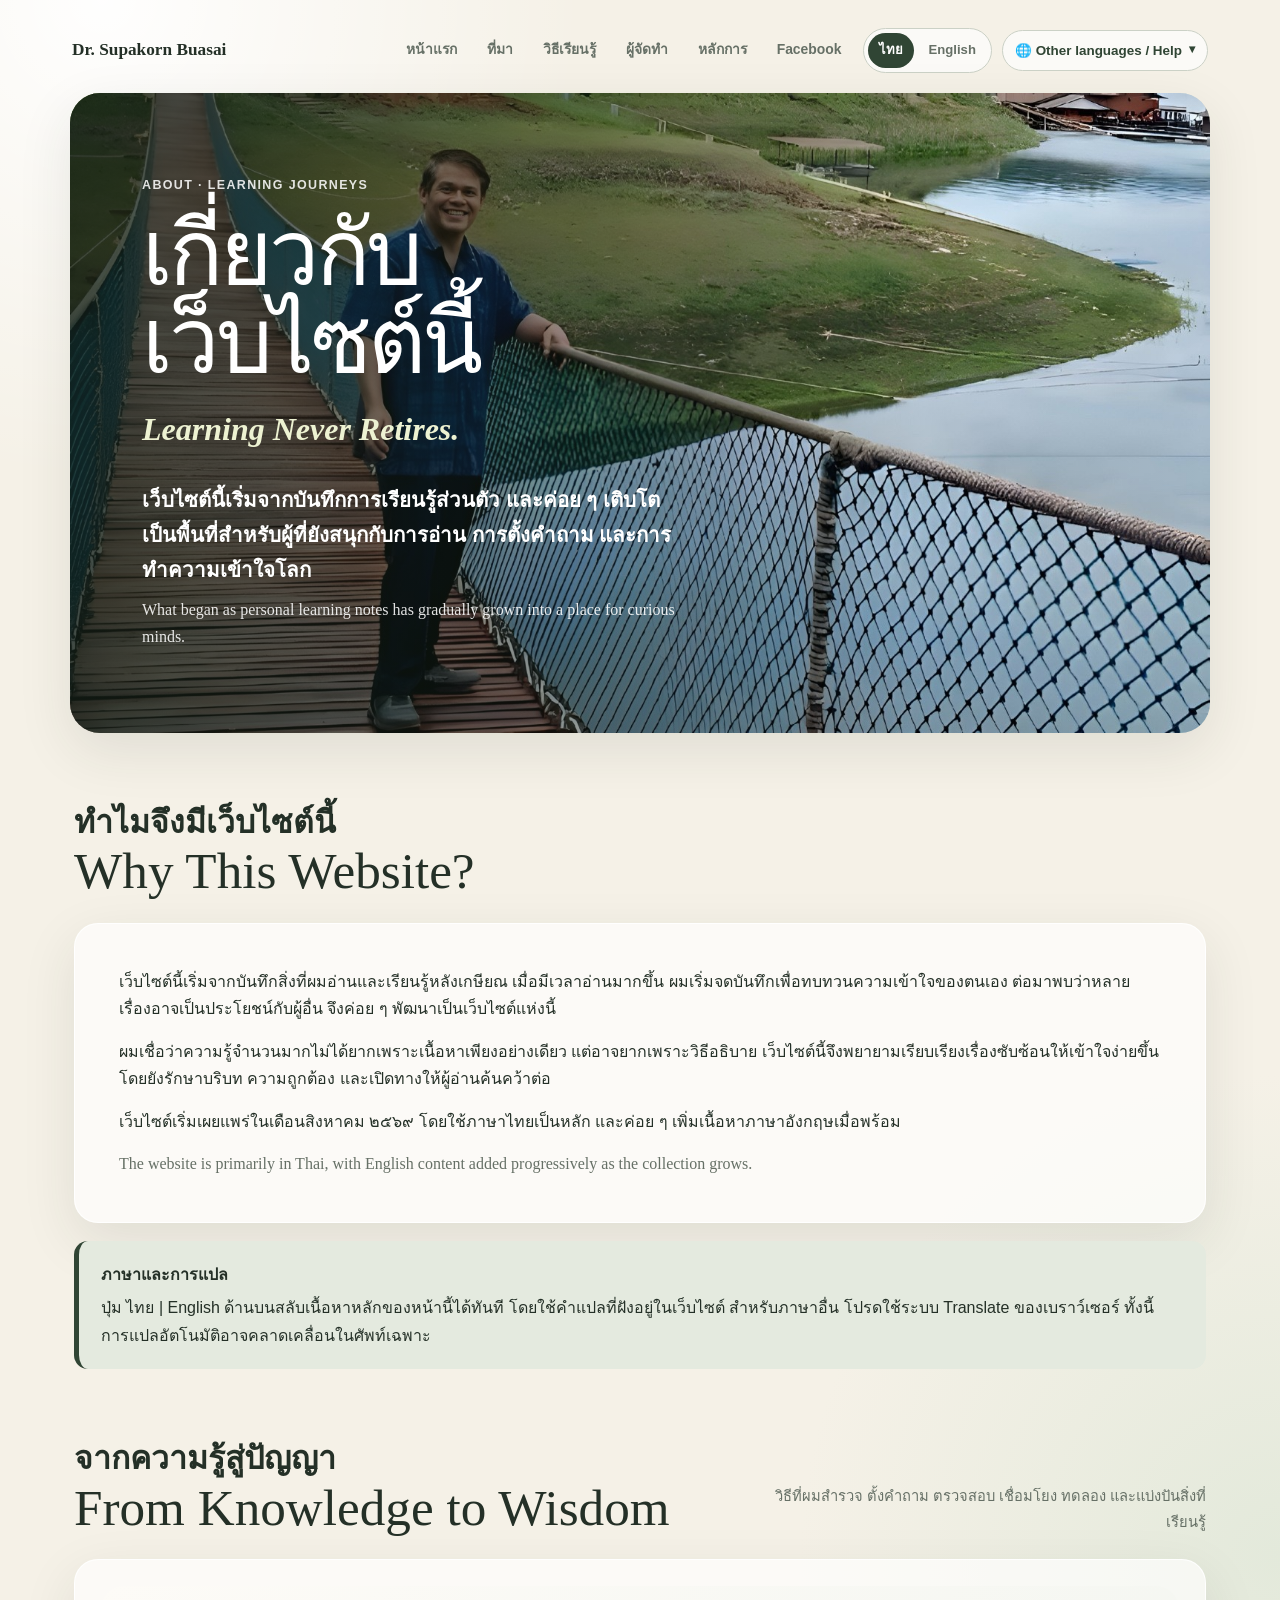
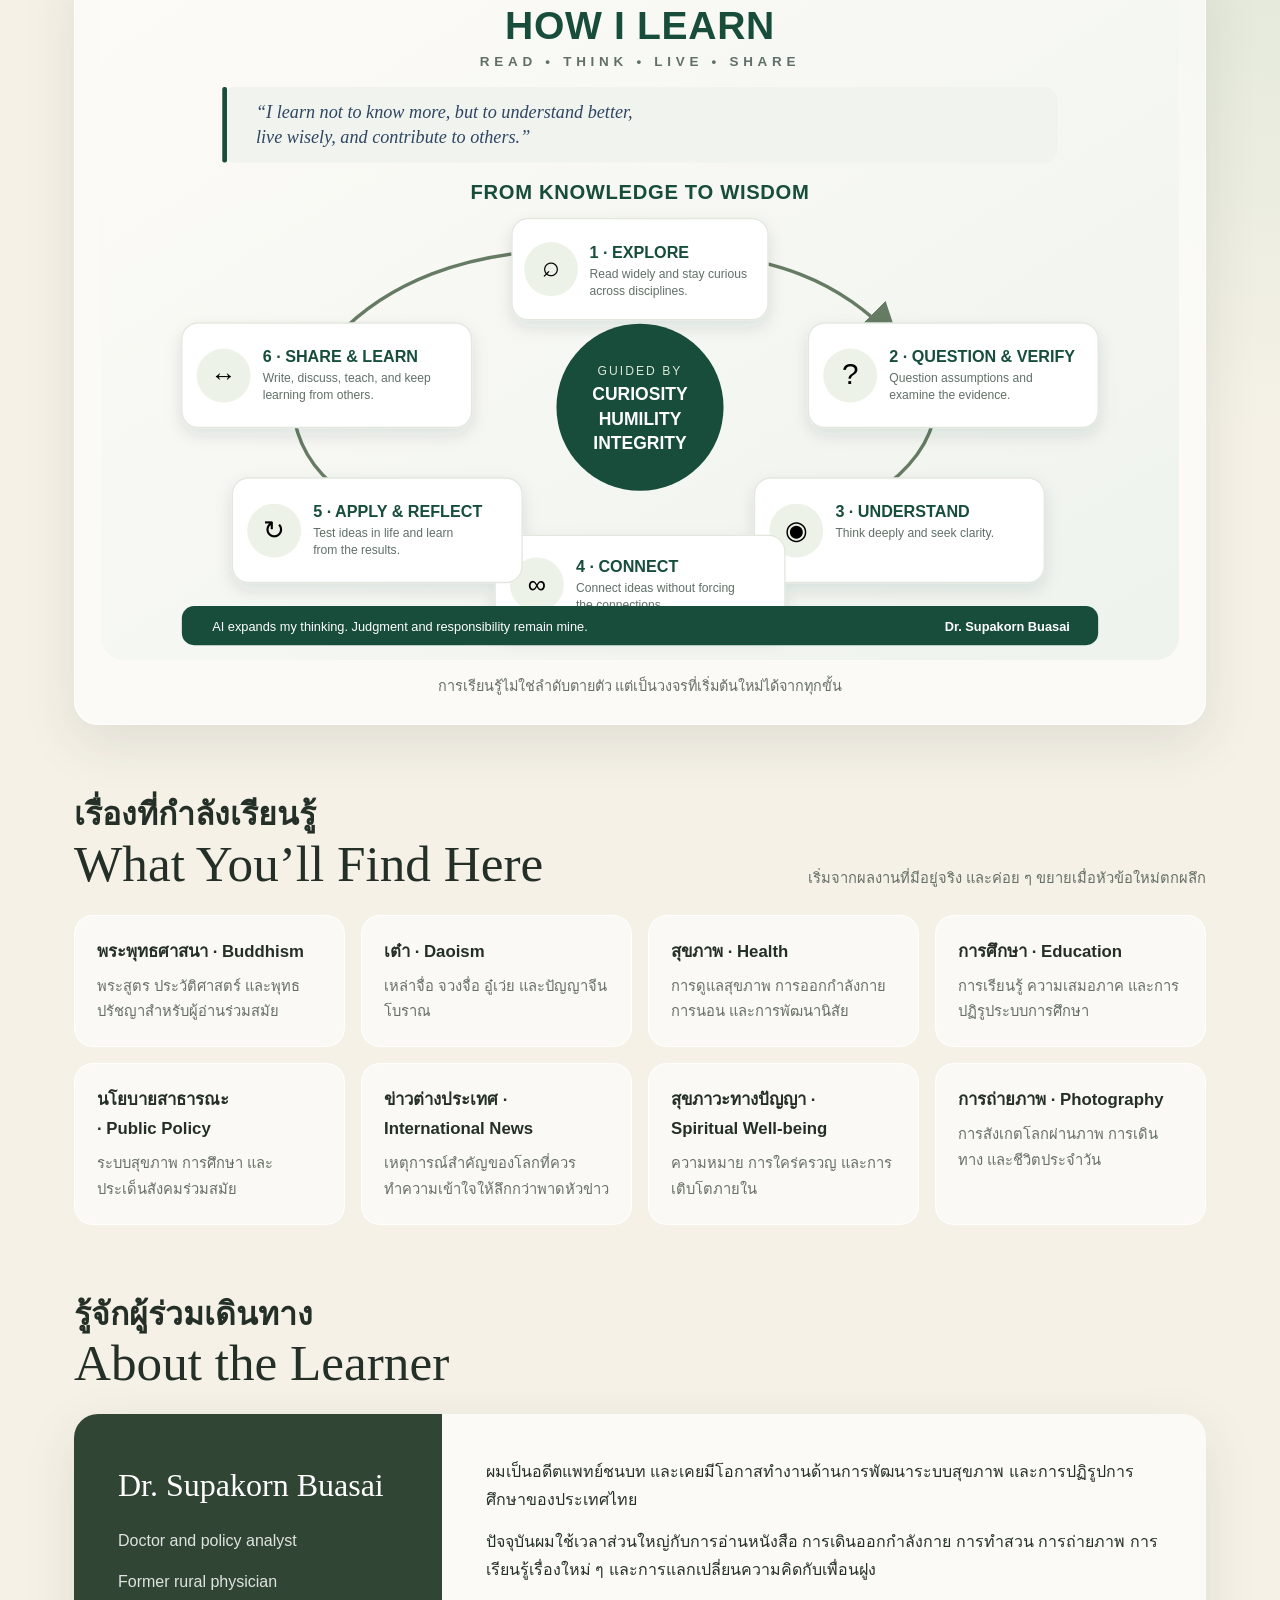
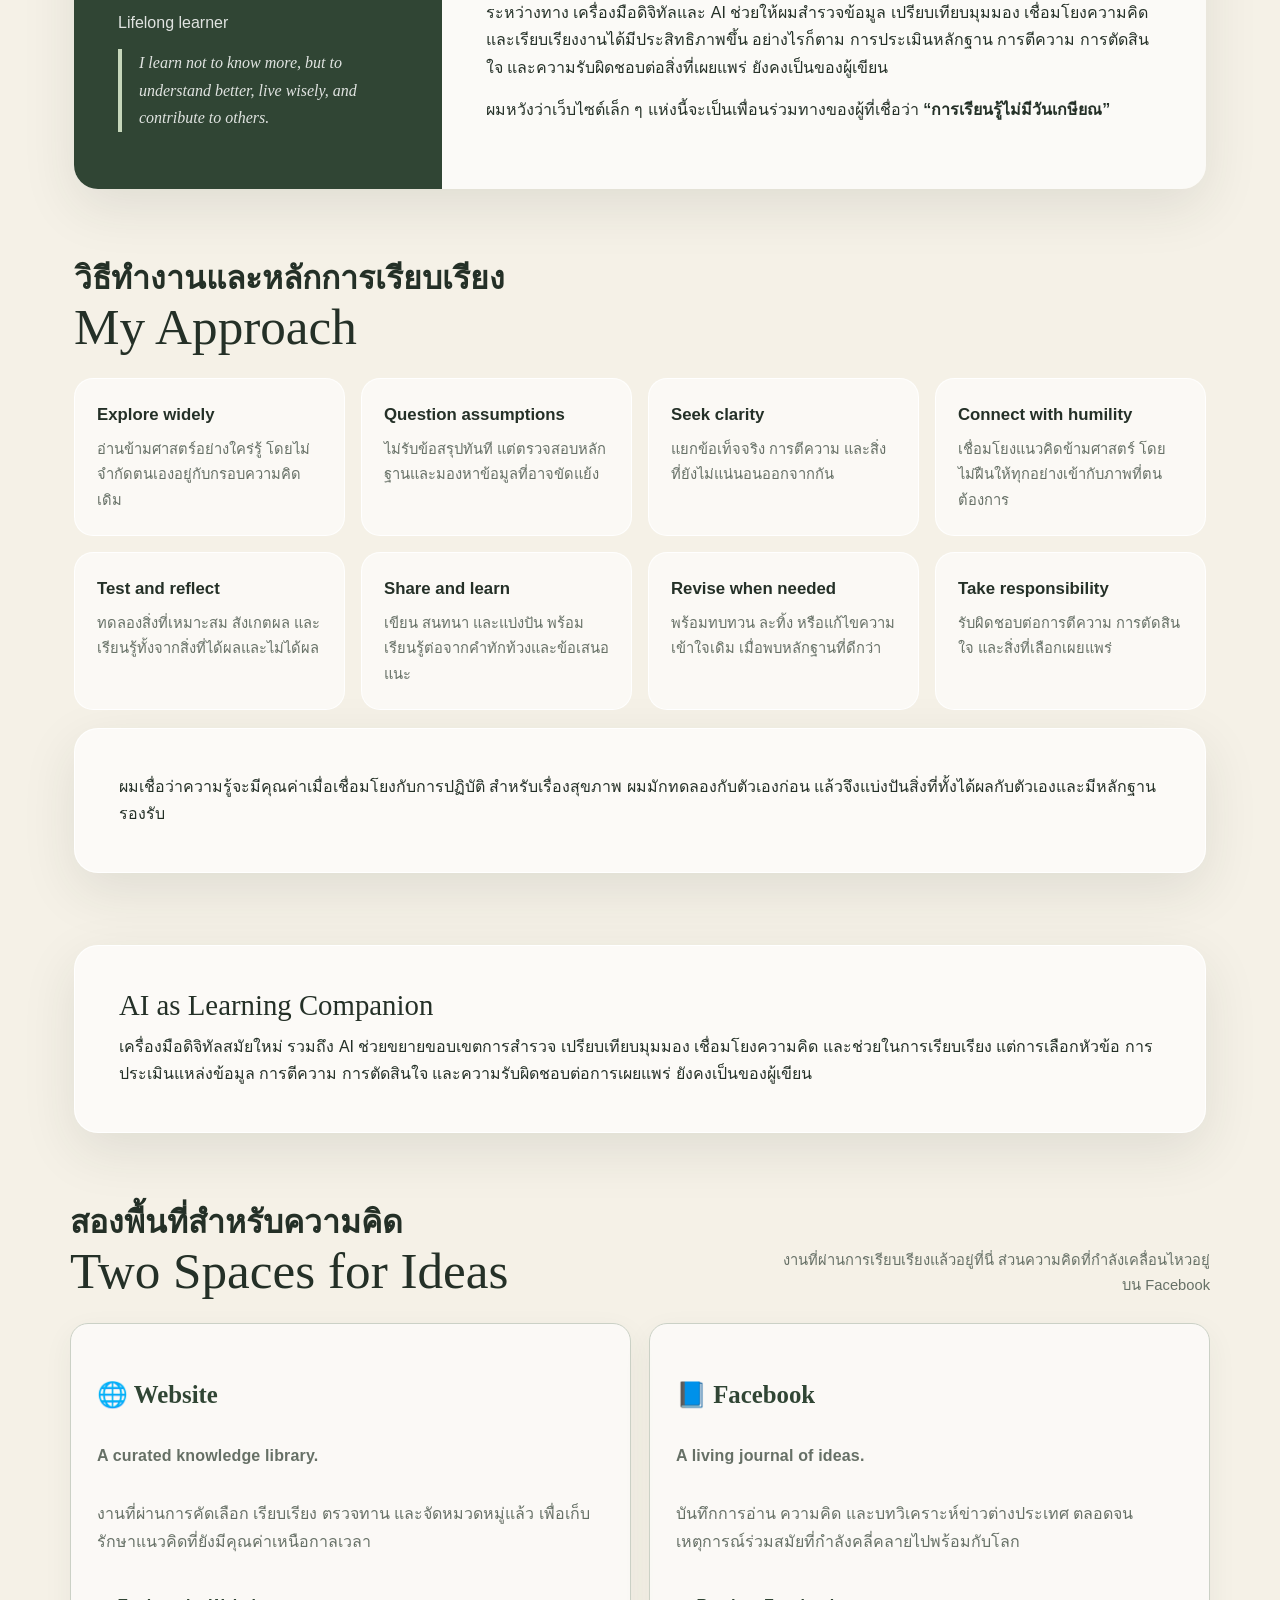
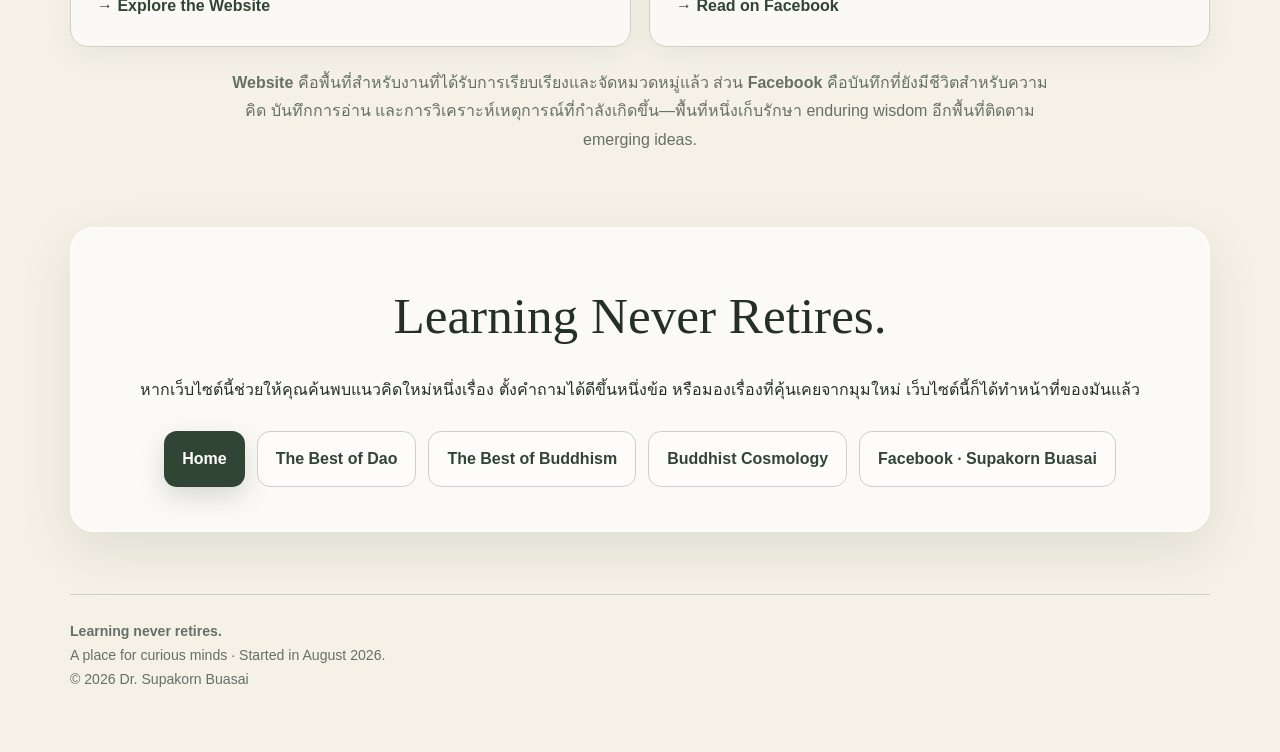
==== commit 8d8e3466: "Add files via upload" ====
--- a/about/index.html
+++ b/about/index.html
@@ -1,38 +1,28 @@
 <!DOCTYPE html>
+
 <html lang="th">
 <head>
-  <meta charset="UTF-8">
-  <meta name="viewport" content="width=device-width, initial-scale=1.0">
-
-  <title>เกี่ยวกับเว็บไซต์และผู้จัดทำ | Dr. Supakorn Buasai</title>
-  <meta name="description"
-        content="ที่มาของ Learning Journeys โดย ดร.สุภกร บัวสาย เว็บไซต์สำหรับผู้ที่ยังสนุกกับการอ่าน การตั้งคำถาม และการเรียนรู้ตลอดชีวิต">
-  <meta name="author" content="Dr. Supakorn Buasai">
-  <meta name="robots" content="index, follow">
-
-  <link rel="canonical" href="https://drsupakorn.github.io/about/">
-
-  <meta property="og:locale" content="th_TH">
-  <meta property="og:locale:alternate" content="en_US">
-  <meta property="og:type" content="profile">
-  <meta property="og:title" content="About This Website | Dr. Supakorn Buasai">
-  <meta property="og:description"
-        content="A place for curious minds—built from reading, reflection, practice, and lifelong learning.">
-  <meta property="og:url" content="https://drsupakorn.github.io/about/">
-  <meta property="og:site_name" content="Dr. Supakorn Buasai — Learning Journeys">
-  <meta property="og:image"
-        content="https://drsupakorn.github.io/images/about-bridge.jpg">
-  <meta property="og:image:alt"
-        content="Dr. Supakorn Buasai standing on a suspension bridge">
-
-  <meta name="twitter:card" content="summary_large_image">
-  <meta name="twitter:title" content="About This Website | Dr. Supakorn Buasai">
-  <meta name="twitter:description"
-        content="The story behind Learning Journeys: a place for curious minds.">
-  <meta name="twitter:image"
-        content="https://drsupakorn.github.io/images/about-bridge.jpg">
-
-  <script type="application/ld+json">
+<meta charset="utf-8"/>
+<meta content="width=device-width, initial-scale=1.0" name="viewport"/>
+<title>เกี่ยวกับเว็บไซต์และผู้จัดทำ | Dr. Supakorn Buasai</title>
+<meta content="ที่มาของ Learning Journeys โดย ดร.สุภกร บัวสาย เว็บไซต์สำหรับผู้ที่ยังสนุกกับการอ่าน การตั้งคำถาม และการเรียนรู้ตลอดชีวิต" name="description"/>
+<meta content="Dr. Supakorn Buasai" name="author"/>
+<meta content="index, follow" name="robots"/>
+<link href="https://drsupakorn.github.io/about/" rel="canonical"/>
+<meta content="th_TH" property="og:locale"/>
+<meta content="en_US" property="og:locale:alternate"/>
+<meta content="profile" property="og:type"/>
+<meta content="About This Website | Dr. Supakorn Buasai" property="og:title"/>
+<meta content="A place for curious minds—built from reading, reflection, practice, and lifelong learning." property="og:description"/>
+<meta content="https://drsupakorn.github.io/about/" property="og:url"/>
+<meta content="Dr. Supakorn Buasai — Learning Journeys" property="og:site_name"/>
+<meta content="https://drsupakorn.github.io/images/about-bridge.jpg" property="og:image"/>
+<meta content="Dr. Supakorn Buasai standing on a suspension bridge" property="og:image:alt"/>
+<meta content="summary_large_image" name="twitter:card"/>
+<meta content="About This Website | Dr. Supakorn Buasai" name="twitter:title"/>
+<meta content="The story behind Learning Journeys: a place for curious minds." name="twitter:description"/>
+<meta content="https://drsupakorn.github.io/images/about-bridge.jpg" name="twitter:image"/>
+<script type="application/ld+json">
   {
     "@context": "https://schema.org",
     "@type": "AboutPage",
@@ -57,8 +47,7 @@
     }
   }
   </script>
-
-  <style>
+<style>
     :root {
       --bg: #f5f1e7;
       --paper: rgba(255,255,255,.82);
@@ -596,518 +585,552 @@
     @media (prefers-reduced-motion: reduce) {
       html { scroll-behavior: auto; }
     }
-  </style>
+  
+
+    .language-help {
+      position: relative;
+      z-index: 30;
+    }
+
+    .language-help summary {
+      display: inline-flex;
+      align-items: center;
+      gap: 7px;
+      min-height: 40px;
+      padding: 8px 12px;
+      border: 1px solid var(--line);
+      border-radius: 999px;
+      background: rgba(255,255,255,.68);
+      color: var(--deep);
+      font-size: .84rem;
+      font-weight: 850;
+      cursor: pointer;
+      list-style: none;
+      user-select: none;
+      white-space: nowrap;
+    }
+
+    .language-help summary::-webkit-details-marker { display: none; }
+    .language-help summary::after { content: "▾"; font-size: .72rem; }
+    .language-help[open] summary::after { content: "▴"; }
+
+    .language-help summary:hover,
+    .language-help summary:focus-visible {
+      background: var(--soft);
+      outline: none;
+    }
+
+    .language-panel {
+      position: absolute;
+      top: calc(100% + 10px);
+      right: 0;
+      width: min(390px, calc(100vw - 32px));
+      padding: 20px;
+      border: 1px solid rgba(255,255,255,.96);
+      border-radius: 18px;
+      background: rgba(250,249,245,.99);
+      box-shadow: 0 18px 48px rgba(35,48,39,.20);
+    }
+
+    .language-panel h2 {
+      margin: 0 0 8px;
+      font-family: inherit;
+      font-size: 1.04rem;
+      font-weight: 850;
+      line-height: 1.35;
+    }
+
+    .language-panel p {
+      margin: 0 0 12px;
+      color: var(--muted);
+      font-size: .82rem;
+      line-height: 1.58;
+    }
+
+    .browser-list {
+      display: grid;
+      gap: 9px;
+      margin: 0;
+      padding: 0;
+      list-style: none;
+    }
+
+    .browser-list li {
+      padding: 11px 12px;
+      border: 1px solid var(--line);
+      border-radius: 12px;
+      background: white;
+      font-size: .80rem;
+      line-height: 1.5;
+    }
+
+    .browser-list strong {
+      display: block;
+      margin-bottom: 2px;
+      color: var(--deep);
+      font-size: .85rem;
+    }
+
+    .copy-row {
+      display: flex;
+      gap: 8px;
+      margin-top: 12px;
+    }
+
+    .page-url {
+      min-width: 0;
+      flex: 1;
+      height: 42px;
+      padding: 9px 11px;
+      border: 1px solid var(--line);
+      border-radius: 10px;
+      background: white;
+      color: var(--muted);
+      font-size: .76rem;
+    }
+
+    .copy-button {
+      min-width: 92px;
+      height: 42px;
+      padding: 9px 12px;
+      border: 0;
+      border-radius: 10px;
+      background: var(--deep);
+      color: white;
+      font-size: .80rem;
+      font-weight: 850;
+      cursor: pointer;
+    }
+
+    .copy-status {
+      min-height: 1.3em;
+      margin: 7px 0 0 !important;
+      color: var(--deep) !important;
+      font-size: .76rem !important;
+      font-weight: 750;
+    }
+
+    .translation-note {
+      margin-top: 12px !important;
+      padding-top: 12px;
+      border-top: 1px solid var(--line);
+      font-size: .76rem !important;
+    }
+
+    @media (max-width: 720px) {
+      .language-help { align-self: flex-start; }
+      .language-panel { right: auto; left: 0; }
+    }
+
+    @media (max-width: 620px) {
+      .copy-row { flex-direction: column; }
+      .copy-button { width: 100%; }
+    }
+</style>
 </head>
-
 <body>
-  <main class="page">
-
-    <div class="topbar">
-      <a class="brand" href="https://drsupakorn.github.io/">
+<main class="page">
+<div class="topbar">
+<a class="brand" href="https://drsupakorn.github.io/">
         Dr. Supakorn Buasai
       </a>
-
-      <div class="nav-area">
-        <nav class="topnav" aria-label="Main navigation">
-          <a href="https://drsupakorn.github.io/"
-             data-th-html="หน้าแรก"
-             data-en-html="Home">หน้าแรก</a>
-          <a href="#website"
-             data-th-html="ที่มา"
-             data-en-html="Why">ที่มา</a>
-          <a href="#process"
-             data-th-html="วิธีเรียนรู้"
-             data-en-html="How I Learn">วิธีเรียนรู้</a>
-          <a href="#learner"
-             data-th-html="ผู้จัดทำ"
-             data-en-html="About the Learner">ผู้จัดทำ</a>
-          <a href="#principles"
-             data-th-html="หลักการ"
-             data-en-html="My Approach">หลักการ</a>
-          <a href="#follow"
-             data-th-html="Facebook"
-             data-en-html="Facebook">Facebook</a>
-        </nav>
-
-        <div class="instant-language"
-             role="group"
-             aria-label="Switch website language">
-          <button type="button"
-                  data-site-language="th"
-                  aria-pressed="true">ไทย</button>
-          <button type="button"
-                  data-site-language="en"
-                  aria-pressed="false">English</button>
-        </div>
-      </div>
-    </div>
-
-    <header class="hero">
-      <img src="../images/about-bridge.jpg"
-           alt="Dr. Supakorn Buasai standing on a suspension bridge">
-
-      <div class="hero-copy">
-        <p class="eyebrow">About · Learning Journeys</p>
-
-        <h1 data-th-html="เกี่ยวกับเว็บไซต์นี้"
-            data-en-html="About This Website">เกี่ยวกับเว็บไซต์นี้</h1>
-
-        <p class="hero-tag">Learning Never Retires.</p>
-
-        <p class="lead-th"
-           data-th-html="เว็บไซต์นี้เริ่มจากบันทึกการเรียนรู้ส่วนตัว และค่อย ๆ เติบโตเป็นพื้นที่สำหรับผู้ที่ยังสนุกกับการอ่าน การตั้งคำถาม และการทำความเข้าใจโลก"
-           data-en-html="This website began as a collection of personal learning notes and gradually grew into a place for people who still enjoy reading, asking questions, and making sense of the world.">
+<div class="nav-area">
+<nav aria-label="Main navigation" class="topnav">
+<a data-en-html="Home" data-th-html="หน้าแรก" href="https://drsupakorn.github.io/">หน้าแรก</a>
+<a data-en-html="Why" data-th-html="ที่มา" href="#website">ที่มา</a>
+<a data-en-html="How I Learn" data-th-html="วิธีเรียนรู้" href="#process">วิธีเรียนรู้</a>
+<a data-en-html="About the Learner" data-th-html="ผู้จัดทำ" href="#learner">ผู้จัดทำ</a>
+<a data-en-html="My Approach" data-th-html="หลักการ" href="#principles">หลักการ</a>
+<a data-en-html="Facebook" data-th-html="Facebook" href="#follow">Facebook</a>
+</nav>
+<div aria-label="Switch website language" class="instant-language" role="group">
+<button aria-pressed="true" data-site-language="th" type="button">ไทย</button>
+<button aria-pressed="false" data-site-language="en" type="button">English</button>
+</div><details class="language-help"><summary aria-label="Other languages and translation help">🌐 Other languages / Help</summary><div class="language-panel">
+<h2>Other languages · ภาษาอื่น</h2>
+<p lang="en">
+    This page supports instant switching between Thai and English.
+    For other languages, please use your browser’s built-in translation feature.
+  </p>
+<p>
+    หน้านี้รองรับการสลับไทย–อังกฤษทันที
+    หากต้องการภาษาอื่น โปรดใช้ระบบแปลภาษาที่มีอยู่ในเบราว์เซอร์
+  </p>
+<ul class="browser-list">
+<li>
+<strong>Chrome</strong>
+<span lang="en">Open the browser menu <b>⋮</b>, choose <b>Translate</b>, then select your preferred language.</span><br/>
+      เปิดเมนู <b>⋮</b> เลือก <b>Translate</b> แล้วเลือกภาษาที่ต้องการ
+    </li>
+<li>
+<strong>Safari on iPhone or iPad</strong>
+<span lang="en">Tap the page menu in the address bar, then choose <b>Translate Website</b>.</span><br/>
+      แตะเมนูหน้าเว็บในแถบที่อยู่ แล้วเลือก <b>Translate Website</b>
+</li>
+<li>
+<strong>Microsoft Edge</strong>
+<span lang="en">Open the browser menu and choose <b>Translate</b>, or tap the translation icon in the address bar.</span><br/>
+      เปิดเมนูของเบราว์เซอร์แล้วเลือก <b>Translate</b> หรือแตะไอคอนแปลภาษาในแถบที่อยู่
+    </li>
+</ul>
+<div class="copy-row">
+<input aria-label="Current page address" class="page-url" id="page-url" readonly="" type="text"/>
+<button class="copy-button" id="copy-url" type="button">Copy URL</button>
+</div>
+<p aria-live="polite" class="copy-status" id="copy-status" role="status"></p>
+<p class="translation-note">
+<strong>Note · หมายเหตุ:</strong><br/>
+<span lang="en">
+      Automatic translation may not fully preserve Buddhist, philosophical,
+      educational, or other specialized terms.
+    </span><br/>
+    การแปลอัตโนมัติอาจไม่ถ่ายทอดศัพท์ทางพุทธศาสนา ปรัชญา การศึกษา
+    หรือศัพท์เฉพาะได้ครบถ้วน
+  </p>
+</div></details>
+</div>
+</div>
+<header class="hero">
+<img alt="Dr. Supakorn Buasai standing on a suspension bridge" src="../images/about-bridge.jpg"/>
+<div class="hero-copy">
+<p class="eyebrow">About · Learning Journeys</p>
+<h1 data-en-html="About This Website" data-th-html="เกี่ยวกับเว็บไซต์นี้">เกี่ยวกับเว็บไซต์นี้</h1>
+<p class="hero-tag">Learning Never Retires.</p>
+<p class="lead-th" data-en-html="This website began as a collection of personal learning notes and gradually grew into a place for people who still enjoy reading, asking questions, and making sense of the world." data-th-html="เว็บไซต์นี้เริ่มจากบันทึกการเรียนรู้ส่วนตัว และค่อย ๆ เติบโตเป็นพื้นที่สำหรับผู้ที่ยังสนุกกับการอ่าน การตั้งคำถาม และการทำความเข้าใจโลก">
           เว็บไซต์นี้เริ่มจากบันทึกการเรียนรู้ส่วนตัว
           และค่อย ๆ เติบโตเป็นพื้นที่สำหรับผู้ที่ยังสนุกกับการอ่าน
           การตั้งคำถาม และการทำความเข้าใจโลก
         </p>
-
-        <p class="lead-en"
-           data-th-html="What began as personal learning notes has gradually grown into a place for curious minds."
-           data-en-html="What began as personal learning notes has gradually grown into a place for curious minds.">
+<p class="lead-en" data-en-html="What began as personal learning notes has gradually grown into a place for curious minds." data-th-html="What began as personal learning notes has gradually grown into a place for curious minds.">
           What began as personal learning notes has gradually grown
           into a place for curious minds.
         </p>
-      </div>
-    </header>
-
-    <section class="section" id="website">
-      <div class="section-head">
-        <h2 data-th-html="<span class='heading-th'>ทำไมจึงมีเว็บไซต์นี้</span><span class='heading-en'>Why This Website?</span>"
-            data-en-html="Why This Website?">
-          <span class="heading-th">ทำไมจึงมีเว็บไซต์นี้</span>
-          <span class="heading-en">Why This Website?</span>
-        </h2>
-      </div>
-
-      <article class="content-card">
-        <p data-th-html="เว็บไซต์นี้เริ่มจากบันทึกสิ่งที่ผมอ่านและเรียนรู้หลังเกษียณ เมื่อมีเวลาอ่านมากขึ้น ผมเริ่มจดบันทึกเพื่อทบทวนความเข้าใจของตนเอง ต่อมาพบว่าหลายเรื่องอาจเป็นประโยชน์กับผู้อื่น จึงค่อย ๆ พัฒนาเป็นเว็บไซต์แห่งนี้"
-           data-en-html="This website began with notes on what I was reading and learning after retirement. As I had more time to read, I started writing to examine my own understanding. I later realized that some of these ideas might also be useful to others, and the notes gradually developed into this website.">
+</div>
+</header>
+<section class="section" id="website">
+<div class="section-head">
+<h2 data-en-html="Why This Website?" data-th-html="&lt;span class='heading-th'&gt;ทำไมจึงมีเว็บไซต์นี้&lt;/span&gt;&lt;span class='heading-en'&gt;Why This Website?&lt;/span&gt;">
+<span class="heading-th">ทำไมจึงมีเว็บไซต์นี้</span>
+<span class="heading-en">Why This Website?</span>
+</h2>
+</div>
+<article class="content-card">
+<p data-en-html="This website began with notes on what I was reading and learning after retirement. As I had more time to read, I started writing to examine my own understanding. I later realized that some of these ideas might also be useful to others, and the notes gradually developed into this website." data-th-html="เว็บไซต์นี้เริ่มจากบันทึกสิ่งที่ผมอ่านและเรียนรู้หลังเกษียณ เมื่อมีเวลาอ่านมากขึ้น ผมเริ่มจดบันทึกเพื่อทบทวนความเข้าใจของตนเอง ต่อมาพบว่าหลายเรื่องอาจเป็นประโยชน์กับผู้อื่น จึงค่อย ๆ พัฒนาเป็นเว็บไซต์แห่งนี้">
           เว็บไซต์นี้เริ่มจากบันทึกสิ่งที่ผมอ่านและเรียนรู้หลังเกษียณ
           เมื่อมีเวลาอ่านมากขึ้น ผมเริ่มจดบันทึกเพื่อทบทวนความเข้าใจของตนเอง
           ต่อมาพบว่าหลายเรื่องอาจเป็นประโยชน์กับผู้อื่น
           จึงค่อย ๆ พัฒนาเป็นเว็บไซต์แห่งนี้
         </p>
-
-        <p data-th-html="ผมเชื่อว่าความรู้จำนวนมากไม่ได้ยากเพราะเนื้อหาเพียงอย่างเดียว แต่อาจยากเพราะวิธีอธิบาย เว็บไซต์นี้จึงพยายามเรียบเรียงเรื่องซับซ้อนให้เข้าใจง่ายขึ้น โดยยังรักษาบริบท ความถูกต้อง และเปิดทางให้ผู้อ่านค้นคว้าต่อ"
-           data-en-html="I believe many subjects are difficult not only because of their content, but also because of the way they are explained. This website therefore tries to make complex ideas easier to understand while preserving context, accuracy, and opportunities for further exploration.">
+<p data-en-html="I believe many subjects are difficult not only because of their content, but also because of the way they are explained. This website therefore tries to make complex ideas easier to understand while preserving context, accuracy, and opportunities for further exploration." data-th-html="ผมเชื่อว่าความรู้จำนวนมากไม่ได้ยากเพราะเนื้อหาเพียงอย่างเดียว แต่อาจยากเพราะวิธีอธิบาย เว็บไซต์นี้จึงพยายามเรียบเรียงเรื่องซับซ้อนให้เข้าใจง่ายขึ้น โดยยังรักษาบริบท ความถูกต้อง และเปิดทางให้ผู้อ่านค้นคว้าต่อ">
           ผมเชื่อว่าความรู้จำนวนมากไม่ได้ยากเพราะเนื้อหาเพียงอย่างเดียว
           แต่อาจยากเพราะวิธีอธิบาย
           เว็บไซต์นี้จึงพยายามเรียบเรียงเรื่องซับซ้อนให้เข้าใจง่ายขึ้น
           โดยยังรักษาบริบท ความถูกต้อง และเปิดทางให้ผู้อ่านค้นคว้าต่อ
         </p>
-
-        <p data-th-html="เว็บไซต์เริ่มเผยแพร่ในเดือนสิงหาคม ๒๕๖๙ โดยใช้ภาษาไทยเป็นหลัก และค่อย ๆ เพิ่มเนื้อหาภาษาอังกฤษเมื่อพร้อม"
-           data-en-html="The website was launched in August 2026. It is primarily written in Thai, with English content added as each section becomes ready.">
+<p data-en-html="The website was launched in August 2026. It is primarily written in Thai, with English content added as each section becomes ready." data-th-html="เว็บไซต์เริ่มเผยแพร่ในเดือนสิงหาคม ๒๕๖๙ โดยใช้ภาษาไทยเป็นหลัก และค่อย ๆ เพิ่มเนื้อหาภาษาอังกฤษเมื่อพร้อม">
           เว็บไซต์เริ่มเผยแพร่ในเดือนสิงหาคม ๒๕๖๙
           โดยใช้ภาษาไทยเป็นหลัก และค่อย ๆ เพิ่มเนื้อหาภาษาอังกฤษเมื่อพร้อม
         </p>
-
-        <p class="english-copy"
-           data-th-html="The website is primarily in Thai, with English content added progressively as the collection grows."
-           data-en-html="The website is primarily in Thai, with English content added progressively as the collection grows.">
+<p class="english-copy" data-en-html="The website is primarily in Thai, with English content added progressively as the collection grows." data-th-html="The website is primarily in Thai, with English content added progressively as the collection grows.">
           The website is primarily in Thai, with English content added progressively as the collection grows.
         </p>
-      </article>
-
-      <div class="language-note">
-        <strong data-th-html="ภาษาและการแปล"
-                data-en-html="Language and Translation">ภาษาและการแปล</strong>
-
-        <span data-th-html="ปุ่ม ไทย | English ด้านบนสลับเนื้อหาหลักของหน้านี้ได้ทันที โดยใช้คำแปลที่ฝังอยู่ในเว็บไซต์ สำหรับภาษาอื่น โปรดใช้ระบบ Translate ของเบราว์เซอร์ ทั้งนี้ การแปลอัตโนมัติอาจคลาดเคลื่อนในศัพท์เฉพาะ"
-              data-en-html="Use the Thai | English switch above to change the main content instantly using translations built into this page. For other languages, please use your browser’s Translate feature. Automatic translation may be less precise for specialized terms.">
+</article>
+<div class="language-note">
+<strong data-en-html="Language and Translation" data-th-html="ภาษาและการแปล">ภาษาและการแปล</strong>
+<span data-en-html="Use the Thai | English switch above to change the main content instantly using translations built into this page. For other languages, please use your browser’s Translate feature. Automatic translation may be less precise for specialized terms." data-th-html="ปุ่ม ไทย | English ด้านบนสลับเนื้อหาหลักของหน้านี้ได้ทันที โดยใช้คำแปลที่ฝังอยู่ในเว็บไซต์ สำหรับภาษาอื่น โปรดใช้ระบบ Translate ของเบราว์เซอร์ ทั้งนี้ การแปลอัตโนมัติอาจคลาดเคลื่อนในศัพท์เฉพาะ">
           ปุ่ม ไทย | English ด้านบนสลับเนื้อหาหลักของหน้านี้ได้ทันที
           โดยใช้คำแปลที่ฝังอยู่ในเว็บไซต์ สำหรับภาษาอื่น โปรดใช้ระบบ Translate
           ของเบราว์เซอร์ ทั้งนี้ การแปลอัตโนมัติอาจคลาดเคลื่อนในศัพท์เฉพาะ
         </span>
-      </div>
-    </section>
-
-    <section class="section" id="process">
-      <div class="section-head">
-        <h2 data-th-html="<span class='heading-th'>จากความรู้สู่ปัญญา</span><span class='heading-en'>From Knowledge to Wisdom</span>"
-            data-en-html="From Knowledge to Wisdom">
-          <span class="heading-th">จากความรู้สู่ปัญญา</span>
-          <span class="heading-en">From Knowledge to Wisdom</span>
-        </h2>
-
-        <p class="section-note"
-           data-th-html="วิธีที่ผมสำรวจ ตั้งคำถาม ตรวจสอบ เชื่อมโยง ทดลอง และแบ่งปันสิ่งที่เรียนรู้"
-           data-en-html="How I explore, question, verify, connect, test, and share what I learn.">
+</div>
+</section>
+<section class="section" id="process">
+<div class="section-head">
+<h2 data-en-html="From Knowledge to Wisdom" data-th-html="&lt;span class='heading-th'&gt;จากความรู้สู่ปัญญา&lt;/span&gt;&lt;span class='heading-en'&gt;From Knowledge to Wisdom&lt;/span&gt;">
+<span class="heading-th">จากความรู้สู่ปัญญา</span>
+<span class="heading-en">From Knowledge to Wisdom</span>
+</h2>
+<p class="section-note" data-en-html="How I explore, question, verify, connect, test, and share what I learn." data-th-html="วิธีที่ผมสำรวจ ตั้งคำถาม ตรวจสอบ เชื่อมโยง ทดลอง และแบ่งปันสิ่งที่เรียนรู้">
           วิธีที่ผมสำรวจ ตั้งคำถาม ตรวจสอบ เชื่อมโยง ทดลอง
           และแบ่งปันสิ่งที่เรียนรู้
         </p>
-      </div>
-
-      <div class="figure-card">
-        <figure>
-          <img src="../images/how-i-learn.svg"
-               alt="Infographic showing Dr. Supakorn Buasai's six-part learning cycle: Explore, Question and Verify, Understand, Connect, Apply and Reflect, and Share and Learn"
-               loading="lazy"
-               decoding="async">
-
-          <figcaption data-th-html="การเรียนรู้ไม่ใช่ลำดับตายตัว แต่เป็นวงจรที่เริ่มต้นใหม่ได้จากทุกขั้น"
-                      data-en-html="Learning is not a rigid sequence. Any step can begin the next cycle.">
+</div>
+<div class="figure-card">
+<figure>
+<img alt="Infographic showing Dr. Supakorn Buasai's six-part learning cycle: Explore, Question and Verify, Understand, Connect, Apply and Reflect, and Share and Learn" decoding="async" loading="lazy" src="../images/how-i-learn.svg"/>
+<figcaption data-en-html="Learning is not a rigid sequence. Any step can begin the next cycle." data-th-html="การเรียนรู้ไม่ใช่ลำดับตายตัว แต่เป็นวงจรที่เริ่มต้นใหม่ได้จากทุกขั้น">
             การเรียนรู้ไม่ใช่ลำดับตายตัว แต่เป็นวงจรที่เริ่มต้นใหม่ได้จากทุกขั้น
           </figcaption>
-        </figure>
-      </div>
-    </section>
-
-    <section class="section">
-      <div class="section-head">
-        <h2 data-th-html="<span class='heading-th'>เรื่องที่กำลังเรียนรู้</span><span class='heading-en'>What You’ll Find Here</span>"
-            data-en-html="What You’ll Find Here">
-          <span class="heading-th">เรื่องที่กำลังเรียนรู้</span>
-          <span class="heading-en">What You’ll Find Here</span>
-        </h2>
-
-        <p class="section-note"
-           data-th-html="เริ่มจากผลงานที่มีอยู่จริง และค่อย ๆ ขยายเมื่อหัวข้อใหม่ตกผลึก"
-           data-en-html="Beginning with completed work and expanding as new topics mature.">
+</figure>
+</div>
+</section>
+<section class="section">
+<div class="section-head">
+<h2 data-en-html="What You’ll Find Here" data-th-html="&lt;span class='heading-th'&gt;เรื่องที่กำลังเรียนรู้&lt;/span&gt;&lt;span class='heading-en'&gt;What You’ll Find Here&lt;/span&gt;">
+<span class="heading-th">เรื่องที่กำลังเรียนรู้</span>
+<span class="heading-en">What You’ll Find Here</span>
+</h2>
+<p class="section-note" data-en-html="Beginning with completed work and expanding as new topics mature." data-th-html="เริ่มจากผลงานที่มีอยู่จริง และค่อย ๆ ขยายเมื่อหัวข้อใหม่ตกผลึก">
           เริ่มจากผลงานที่มีอยู่จริง และค่อย ๆ ขยายเมื่อหัวข้อใหม่ตกผลึก
         </p>
-      </div>
-
-      <div class="topic-grid">
-        <article class="topic">
-          <h3 data-th-html="พระพุทธศาสนา · Buddhism"
-              data-en-html="Buddhism">พระพุทธศาสนา · Buddhism</h3>
-          <p data-th-html="พระสูตร ประวัติศาสตร์ และพุทธปรัชญาสำหรับผู้อ่านร่วมสมัย"
-             data-en-html="Buddhist texts, history, and philosophy for contemporary readers.">
+</div>
+<div class="topic-grid">
+<article class="topic">
+<h3 data-en-html="Buddhism" data-th-html="พระพุทธศาสนา · Buddhism">พระพุทธศาสนา · Buddhism</h3>
+<p data-en-html="Buddhist texts, history, and philosophy for contemporary readers." data-th-html="พระสูตร ประวัติศาสตร์ และพุทธปรัชญาสำหรับผู้อ่านร่วมสมัย">
             พระสูตร ประวัติศาสตร์ และพุทธปรัชญาสำหรับผู้อ่านร่วมสมัย
           </p>
-        </article>
-
-        <article class="topic">
-          <h3 data-th-html="เต๋า · Daoism"
-              data-en-html="Daoism">เต๋า · Daoism</h3>
-          <p data-th-html="เหล่าจื่อ จวงจื่อ อู๋เว่ย และปัญญาจีนโบราณ"
-             data-en-html="Laozi, Zhuangzi, Wu Wei, and ancient Chinese wisdom.">
+</article>
+<article class="topic">
+<h3 data-en-html="Daoism" data-th-html="เต๋า · Daoism">เต๋า · Daoism</h3>
+<p data-en-html="Laozi, Zhuangzi, Wu Wei, and ancient Chinese wisdom." data-th-html="เหล่าจื่อ จวงจื่อ อู๋เว่ย และปัญญาจีนโบราณ">
             เหล่าจื่อ จวงจื่อ อู๋เว่ย และปัญญาจีนโบราณ
           </p>
-        </article>
-
-        <article class="topic">
-          <h3 data-th-html="สุขภาพ · Health"
-              data-en-html="Health">สุขภาพ · Health</h3>
-          <p data-th-html="การดูแลสุขภาพ การออกกำลังกาย การนอน และการพัฒนานิสัย"
-             data-en-html="Health, exercise, sleep, and habit development.">
+</article>
+<article class="topic">
+<h3 data-en-html="Health" data-th-html="สุขภาพ · Health">สุขภาพ · Health</h3>
+<p data-en-html="Health, exercise, sleep, and habit development." data-th-html="การดูแลสุขภาพ การออกกำลังกาย การนอน และการพัฒนานิสัย">
             การดูแลสุขภาพ การออกกำลังกาย การนอน และการพัฒนานิสัย
           </p>
-        </article>
-
-        <article class="topic">
-          <h3 data-th-html="การศึกษา · Education"
-              data-en-html="Education">การศึกษา · Education</h3>
-          <p data-th-html="การเรียนรู้ ความเสมอภาค และการปฏิรูประบบการศึกษา"
-             data-en-html="Learning, equity, and education-system reform.">
+</article>
+<article class="topic">
+<h3 data-en-html="Education" data-th-html="การศึกษา · Education">การศึกษา · Education</h3>
+<p data-en-html="Learning, equity, and education-system reform." data-th-html="การเรียนรู้ ความเสมอภาค และการปฏิรูประบบการศึกษา">
             การเรียนรู้ ความเสมอภาค และการปฏิรูประบบการศึกษา
           </p>
-        </article>
-
-        <article class="topic">
-          <h3 data-th-html="นโยบายสาธารณะ · Public Policy"
-              data-en-html="Public Policy">นโยบายสาธารณะ · Public Policy</h3>
-          <p data-th-html="ระบบสุขภาพ การศึกษา และประเด็นสังคมร่วมสมัย"
-             data-en-html="Health systems, education, and contemporary social issues.">
+</article>
+<article class="topic">
+<h3 data-en-html="Public Policy" data-th-html="นโยบายสาธารณะ · Public Policy">นโยบายสาธารณะ · Public Policy</h3>
+<p data-en-html="Health systems, education, and contemporary social issues." data-th-html="ระบบสุขภาพ การศึกษา และประเด็นสังคมร่วมสมัย">
             ระบบสุขภาพ การศึกษา และประเด็นสังคมร่วมสมัย
           </p>
-        </article>
-
-        <article class="topic">
-          <h3 data-th-html="ข่าวต่างประเทศ · International News"
-              data-en-html="International News">ข่าวต่างประเทศ · International News</h3>
-          <p data-th-html="เหตุการณ์สำคัญของโลกที่ควรทำความเข้าใจให้ลึกกว่าพาดหัวข่าว"
-             data-en-html="Important world events examined beyond the headlines.">
+</article>
+<article class="topic">
+<h3 data-en-html="International News" data-th-html="ข่าวต่างประเทศ · International News">ข่าวต่างประเทศ · International News</h3>
+<p data-en-html="Important world events examined beyond the headlines." data-th-html="เหตุการณ์สำคัญของโลกที่ควรทำความเข้าใจให้ลึกกว่าพาดหัวข่าว">
             เหตุการณ์สำคัญของโลกที่ควรทำความเข้าใจให้ลึกกว่าพาดหัวข่าว
           </p>
-        </article>
-
-        <article class="topic">
-          <h3 data-th-html="สุขภาวะทางปัญญา · Spiritual Well-being"
-              data-en-html="Spiritual Well-being">สุขภาวะทางปัญญา · Spiritual Well-being</h3>
-          <p data-th-html="ความหมาย การใคร่ครวญ และการเติบโตภายใน"
-             data-en-html="Meaning, reflection, and inner growth.">
+</article>
+<article class="topic">
+<h3 data-en-html="Spiritual Well-being" data-th-html="สุขภาวะทางปัญญา · Spiritual Well-being">สุขภาวะทางปัญญา · Spiritual Well-being</h3>
+<p data-en-html="Meaning, reflection, and inner growth." data-th-html="ความหมาย การใคร่ครวญ และการเติบโตภายใน">
             ความหมาย การใคร่ครวญ และการเติบโตภายใน
           </p>
-        </article>
-
-        <article class="topic">
-          <h3 data-th-html="การถ่ายภาพ · Photography"
-              data-en-html="Photography">การถ่ายภาพ · Photography</h3>
-          <p data-th-html="การสังเกตโลกผ่านภาพ การเดินทาง และชีวิตประจำวัน"
-             data-en-html="Observing the world through images, travel, and everyday life.">
+</article>
+<article class="topic">
+<h3 data-en-html="Photography" data-th-html="การถ่ายภาพ · Photography">การถ่ายภาพ · Photography</h3>
+<p data-en-html="Observing the world through images, travel, and everyday life." data-th-html="การสังเกตโลกผ่านภาพ การเดินทาง และชีวิตประจำวัน">
             การสังเกตโลกผ่านภาพ การเดินทาง และชีวิตประจำวัน
           </p>
-        </article>
-      </div>
-    </section>
-
-    <section class="section" id="learner">
-      <div class="section-head">
-        <h2 data-th-html="<span class='heading-th'>รู้จักผู้ร่วมเดินทาง</span><span class='heading-en'>About the Learner</span>"
-            data-en-html="About the Learner">
-          <span class="heading-th">รู้จักผู้ร่วมเดินทาง</span>
-          <span class="heading-en">About the Learner</span>
-        </h2>
-      </div>
-
-      <div class="learner-card">
-        <aside class="learner-aside">
-          <h3>Dr. Supakorn Buasai</h3>
-          <p>Doctor and policy analyst</p>
-          <p>Former rural physician</p>
-          <p>Lifelong learner</p>
-
-          <p class="quote">
+</article>
+</div>
+</section>
+<section class="section" id="learner">
+<div class="section-head">
+<h2 data-en-html="About the Learner" data-th-html="&lt;span class='heading-th'&gt;รู้จักผู้ร่วมเดินทาง&lt;/span&gt;&lt;span class='heading-en'&gt;About the Learner&lt;/span&gt;">
+<span class="heading-th">รู้จักผู้ร่วมเดินทาง</span>
+<span class="heading-en">About the Learner</span>
+</h2>
+</div>
+<div class="learner-card">
+<aside class="learner-aside">
+<h3>Dr. Supakorn Buasai</h3>
+<p>Doctor and policy analyst</p>
+<p>Former rural physician</p>
+<p>Lifelong learner</p>
+<p class="quote">
             I learn not to know more, but to understand better,
             live wisely, and contribute to others.
           </p>
-        </aside>
-
-        <article class="learner-body">
-          <p data-th-html="ผมเป็นอดีตแพทย์ชนบท และเคยมีโอกาสทำงานด้านการพัฒนาระบบสุขภาพ และการปฏิรูปการศึกษาของประเทศไทย"
-             data-en-html="I am a former rural physician who later had the opportunity to work on health-system development and education reform in Thailand.">
+</aside>
+<article class="learner-body">
+<p data-en-html="I am a former rural physician who later had the opportunity to work on health-system development and education reform in Thailand." data-th-html="ผมเป็นอดีตแพทย์ชนบท และเคยมีโอกาสทำงานด้านการพัฒนาระบบสุขภาพ และการปฏิรูปการศึกษาของประเทศไทย">
             ผมเป็นอดีตแพทย์ชนบท
             และเคยมีโอกาสทำงานด้านการพัฒนาระบบสุขภาพ
             และการปฏิรูปการศึกษาของประเทศไทย
           </p>
-
-          <p data-th-html="ปัจจุบันผมใช้เวลาส่วนใหญ่กับการอ่านหนังสือ การเดินออกกำลังกาย การทำสวน การถ่ายภาพ การเรียนรู้เรื่องใหม่ ๆ และการแลกเปลี่ยนความคิดกับเพื่อนฝูง"
-             data-en-html="Today, I spend much of my time reading, walking for exercise, gardening, taking photographs, learning new subjects, and exchanging ideas with friends.">
+<p data-en-html="Today, I spend much of my time reading, walking for exercise, gardening, taking photographs, learning new subjects, and exchanging ideas with friends." data-th-html="ปัจจุบันผมใช้เวลาส่วนใหญ่กับการอ่านหนังสือ การเดินออกกำลังกาย การทำสวน การถ่ายภาพ การเรียนรู้เรื่องใหม่ ๆ และการแลกเปลี่ยนความคิดกับเพื่อนฝูง">
             ปัจจุบันผมใช้เวลาส่วนใหญ่กับการอ่านหนังสือ
             การเดินออกกำลังกาย การทำสวน การถ่ายภาพ
             การเรียนรู้เรื่องใหม่ ๆ
             และการแลกเปลี่ยนความคิดกับเพื่อนฝูง
           </p>
-
-          <p data-th-html="ระหว่างทาง เครื่องมือดิจิทัลและ AI ช่วยให้ผมสำรวจข้อมูล เปรียบเทียบมุมมอง เชื่อมโยงความคิด และเรียบเรียงงานได้มีประสิทธิภาพขึ้น อย่างไรก็ตาม การประเมินหลักฐาน การตีความ การตัดสินใจ และความรับผิดชอบต่อสิ่งที่เผยแพร่ ยังคงเป็นของผู้เขียน"
-             data-en-html="Digital tools and AI help me explore information, compare perspectives, connect ideas, and write more effectively. The evaluation of evidence, interpretation, judgment, and responsibility for what is published remain my own.">
+<p data-en-html="Digital tools and AI help me explore information, compare perspectives, connect ideas, and write more effectively. The evaluation of evidence, interpretation, judgment, and responsibility for what is published remain my own." data-th-html="ระหว่างทาง เครื่องมือดิจิทัลและ AI ช่วยให้ผมสำรวจข้อมูล เปรียบเทียบมุมมอง เชื่อมโยงความคิด และเรียบเรียงงานได้มีประสิทธิภาพขึ้น อย่างไรก็ตาม การประเมินหลักฐาน การตีความ การตัดสินใจ และความรับผิดชอบต่อสิ่งที่เผยแพร่ ยังคงเป็นของผู้เขียน">
             ระหว่างทาง เครื่องมือดิจิทัลและ AI ช่วยให้ผมสำรวจข้อมูล
             เปรียบเทียบมุมมอง เชื่อมโยงความคิด และเรียบเรียงงานได้มีประสิทธิภาพขึ้น
             อย่างไรก็ตาม การประเมินหลักฐาน การตีความ การตัดสินใจ
             และความรับผิดชอบต่อสิ่งที่เผยแพร่ ยังคงเป็นของผู้เขียน
           </p>
-
-          <p data-th-html="ผมหวังว่าเว็บไซต์เล็ก ๆ แห่งนี้จะเป็นเพื่อนร่วมทางของผู้ที่เชื่อว่า <strong>“การเรียนรู้ไม่มีวันเกษียณ”</strong>"
-             data-en-html="I hope this small website can accompany others who believe that <strong>“learning never retires.”</strong>">
+<p data-en-html="I hope this small website can accompany others who believe that &lt;strong&gt;“learning never retires.”&lt;/strong&gt;" data-th-html="ผมหวังว่าเว็บไซต์เล็ก ๆ แห่งนี้จะเป็นเพื่อนร่วมทางของผู้ที่เชื่อว่า &lt;strong&gt;“การเรียนรู้ไม่มีวันเกษียณ”&lt;/strong&gt;">
             ผมหวังว่าเว็บไซต์เล็ก ๆ แห่งนี้จะเป็นเพื่อนร่วมทาง
             ของผู้ที่เชื่อว่า <strong>“การเรียนรู้ไม่มีวันเกษียณ”</strong>
-          </p>
-        </article>
-      </div>
-    </section>
-
-    <section class="section" id="principles">
-      <div class="section-head">
-        <h2 data-th-html="<span class='heading-th'>วิธีทำงานและหลักการเรียบเรียง</span><span class='heading-en'>My Approach</span>"
-            data-en-html="My Approach">
-          <span class="heading-th">วิธีทำงานและหลักการเรียบเรียง</span>
-          <span class="heading-en">My Approach</span>
-        </h2>
-      </div>
-
-      <div class="practice-grid">
-        <article class="practice">
-          <h3>Explore widely</h3>
-          <p data-th-html="อ่านข้ามศาสตร์อย่างใคร่รู้ โดยไม่จำกัดตนเองอยู่กับกรอบความคิดเดิม"
-             data-en-html="Read across disciplines with curiosity, without being confined by familiar frameworks.">
+</p>
+</article>
+</div>
+</section>
+<section class="section" id="principles">
+<div class="section-head">
+<h2 data-en-html="My Approach" data-th-html="&lt;span class='heading-th'&gt;วิธีทำงานและหลักการเรียบเรียง&lt;/span&gt;&lt;span class='heading-en'&gt;My Approach&lt;/span&gt;">
+<span class="heading-th">วิธีทำงานและหลักการเรียบเรียง</span>
+<span class="heading-en">My Approach</span>
+</h2>
+</div>
+<div class="practice-grid">
+<article class="practice">
+<h3>Explore widely</h3>
+<p data-en-html="Read across disciplines with curiosity, without being confined by familiar frameworks." data-th-html="อ่านข้ามศาสตร์อย่างใคร่รู้ โดยไม่จำกัดตนเองอยู่กับกรอบความคิดเดิม">
             อ่านข้ามศาสตร์อย่างใคร่รู้ โดยไม่จำกัดตนเองอยู่กับกรอบความคิดเดิม
           </p>
-        </article>
-
-        <article class="practice">
-          <h3>Question assumptions</h3>
-          <p data-th-html="ไม่รับข้อสรุปทันที แต่ตรวจสอบหลักฐานและมองหาข้อมูลที่อาจขัดแย้ง"
-             data-en-html="Do not accept conclusions immediately; examine the evidence and look for information that may challenge them.">
+</article>
+<article class="practice">
+<h3>Question assumptions</h3>
+<p data-en-html="Do not accept conclusions immediately; examine the evidence and look for information that may challenge them." data-th-html="ไม่รับข้อสรุปทันที แต่ตรวจสอบหลักฐานและมองหาข้อมูลที่อาจขัดแย้ง">
             ไม่รับข้อสรุปทันที แต่ตรวจสอบหลักฐานและมองหาข้อมูลที่อาจขัดแย้ง
           </p>
-        </article>
-
-        <article class="practice">
-          <h3>Seek clarity</h3>
-          <p data-th-html="แยกข้อเท็จจริง การตีความ และสิ่งที่ยังไม่แน่นอนออกจากกัน"
-             data-en-html="Distinguish facts, interpretations, and remaining uncertainties.">
+</article>
+<article class="practice">
+<h3>Seek clarity</h3>
+<p data-en-html="Distinguish facts, interpretations, and remaining uncertainties." data-th-html="แยกข้อเท็จจริง การตีความ และสิ่งที่ยังไม่แน่นอนออกจากกัน">
             แยกข้อเท็จจริง การตีความ และสิ่งที่ยังไม่แน่นอนออกจากกัน
           </p>
-        </article>
-
-        <article class="practice">
-          <h3>Connect with humility</h3>
-          <p data-th-html="เชื่อมโยงแนวคิดข้ามศาสตร์ โดยไม่ฝืนให้ทุกอย่างเข้ากับภาพที่ตนต้องการ"
-             data-en-html="Connect ideas across disciplines without forcing everything to fit a preferred narrative.">
+</article>
+<article class="practice">
+<h3>Connect with humility</h3>
+<p data-en-html="Connect ideas across disciplines without forcing everything to fit a preferred narrative." data-th-html="เชื่อมโยงแนวคิดข้ามศาสตร์ โดยไม่ฝืนให้ทุกอย่างเข้ากับภาพที่ตนต้องการ">
             เชื่อมโยงแนวคิดข้ามศาสตร์ โดยไม่ฝืนให้ทุกอย่างเข้ากับภาพที่ตนต้องการ
           </p>
-        </article>
-
-        <article class="practice">
-          <h3>Test and reflect</h3>
-          <p data-th-html="ทดลองสิ่งที่เหมาะสม สังเกตผล และเรียนรู้ทั้งจากสิ่งที่ได้ผลและไม่ได้ผล"
-             data-en-html="Test what is appropriate, observe the results, and learn from both success and failure.">
+</article>
+<article class="practice">
+<h3>Test and reflect</h3>
+<p data-en-html="Test what is appropriate, observe the results, and learn from both success and failure." data-th-html="ทดลองสิ่งที่เหมาะสม สังเกตผล และเรียนรู้ทั้งจากสิ่งที่ได้ผลและไม่ได้ผล">
             ทดลองสิ่งที่เหมาะสม สังเกตผล และเรียนรู้ทั้งจากสิ่งที่ได้ผลและไม่ได้ผล
           </p>
-        </article>
-
-        <article class="practice">
-          <h3>Share and learn</h3>
-          <p data-th-html="เขียน สนทนา และแบ่งปัน พร้อมเรียนรู้ต่อจากคำทักท้วงและข้อเสนอแนะ"
-             data-en-html="Write, discuss, and share while continuing to learn from criticism and suggestions.">
+</article>
+<article class="practice">
+<h3>Share and learn</h3>
+<p data-en-html="Write, discuss, and share while continuing to learn from criticism and suggestions." data-th-html="เขียน สนทนา และแบ่งปัน พร้อมเรียนรู้ต่อจากคำทักท้วงและข้อเสนอแนะ">
             เขียน สนทนา และแบ่งปัน พร้อมเรียนรู้ต่อจากคำทักท้วงและข้อเสนอแนะ
           </p>
-        </article>
-
-        <article class="practice">
-          <h3>Revise when needed</h3>
-          <p data-th-html="พร้อมทบทวน ละทิ้ง หรือแก้ไขความเข้าใจเดิม เมื่อพบหลักฐานที่ดีกว่า"
-             data-en-html="Be ready to reconsider, abandon, or revise earlier views when better evidence appears.">
+</article>
+<article class="practice">
+<h3>Revise when needed</h3>
+<p data-en-html="Be ready to reconsider, abandon, or revise earlier views when better evidence appears." data-th-html="พร้อมทบทวน ละทิ้ง หรือแก้ไขความเข้าใจเดิม เมื่อพบหลักฐานที่ดีกว่า">
             พร้อมทบทวน ละทิ้ง หรือแก้ไขความเข้าใจเดิม เมื่อพบหลักฐานที่ดีกว่า
           </p>
-        </article>
-
-        <article class="practice">
-          <h3>Take responsibility</h3>
-          <p data-th-html="รับผิดชอบต่อการตีความ การตัดสินใจ และสิ่งที่เลือกเผยแพร่"
-             data-en-html="Take responsibility for interpretation, judgment, and what is chosen for publication.">
+</article>
+<article class="practice">
+<h3>Take responsibility</h3>
+<p data-en-html="Take responsibility for interpretation, judgment, and what is chosen for publication." data-th-html="รับผิดชอบต่อการตีความ การตัดสินใจ และสิ่งที่เลือกเผยแพร่">
             รับผิดชอบต่อการตีความ การตัดสินใจ และสิ่งที่เลือกเผยแพร่
           </p>
-        </article>
-      </div>
-
-      <div class="note-card" style="margin-top:18px;">
-        <p data-th-html="ผมเชื่อว่าความรู้จะมีคุณค่าเมื่อเชื่อมโยงกับการปฏิบัติ สำหรับเรื่องสุขภาพ ผมมักทดลองกับตัวเองก่อน แล้วจึงแบ่งปันสิ่งที่ทั้งได้ผลกับตัวเองและมีหลักฐานรองรับ"
-           data-en-html="I believe knowledge becomes meaningful when it is connected with practice. For health-related topics, I usually try things myself before sharing what appears both useful in my own experience and supported by evidence.">
+</article>
+</div>
+<div class="note-card" style="margin-top:18px;">
+<p data-en-html="I believe knowledge becomes meaningful when it is connected with practice. For health-related topics, I usually try things myself before sharing what appears both useful in my own experience and supported by evidence." data-th-html="ผมเชื่อว่าความรู้จะมีคุณค่าเมื่อเชื่อมโยงกับการปฏิบัติ สำหรับเรื่องสุขภาพ ผมมักทดลองกับตัวเองก่อน แล้วจึงแบ่งปันสิ่งที่ทั้งได้ผลกับตัวเองและมีหลักฐานรองรับ">
           ผมเชื่อว่าความรู้จะมีคุณค่าเมื่อเชื่อมโยงกับการปฏิบัติ
           สำหรับเรื่องสุขภาพ ผมมักทดลองกับตัวเองก่อน
           แล้วจึงแบ่งปันสิ่งที่ทั้งได้ผลกับตัวเองและมีหลักฐานรองรับ
         </p>
-      </div>
-    </section>
-
-    <section class="section">
-      <div class="note-card">
-        <h2 style="font-size:1.8rem; margin-bottom:12px;">
+</div>
+</section>
+<section class="section">
+<div class="note-card">
+<h2 style="font-size:1.8rem; margin-bottom:12px;">
           AI as Learning Companion
         </h2>
-
-        <p data-th-html="เครื่องมือดิจิทัลสมัยใหม่ รวมถึง AI ช่วยขยายขอบเขตการสำรวจ เปรียบเทียบมุมมอง เชื่อมโยงความคิด และช่วยในการเรียบเรียง แต่การเลือกหัวข้อ การประเมินแหล่งข้อมูล การตีความ การตัดสินใจ และความรับผิดชอบต่อการเผยแพร่ ยังคงเป็นของผู้เขียน"
-           data-en-html="Modern digital tools, including AI, broaden exploration, help compare perspectives, connect ideas, and support writing. Topic selection, source evaluation, interpretation, judgment, and responsibility for publication remain my own.">
+<p data-en-html="Modern digital tools, including AI, broaden exploration, help compare perspectives, connect ideas, and support writing. Topic selection, source evaluation, interpretation, judgment, and responsibility for publication remain my own." data-th-html="เครื่องมือดิจิทัลสมัยใหม่ รวมถึง AI ช่วยขยายขอบเขตการสำรวจ เปรียบเทียบมุมมอง เชื่อมโยงความคิด และช่วยในการเรียบเรียง แต่การเลือกหัวข้อ การประเมินแหล่งข้อมูล การตีความ การตัดสินใจ และความรับผิดชอบต่อการเผยแพร่ ยังคงเป็นของผู้เขียน">
           เครื่องมือดิจิทัลสมัยใหม่ รวมถึง AI
           ช่วยขยายขอบเขตการสำรวจ เปรียบเทียบมุมมอง เชื่อมโยงความคิด
           และช่วยในการเรียบเรียง แต่การเลือกหัวข้อ การประเมินแหล่งข้อมูล
           การตีความ การตัดสินใจ และความรับผิดชอบต่อการเผยแพร่
           ยังคงเป็นของผู้เขียน
         </p>
-      </div>
-    </section>
-
-    <section class="publishing-ecosystem" id="follow">
-      <div class="section-head">
-        <h2 data-th-html="<span class='heading-th'>สองพื้นที่สำหรับความคิด</span><span class='heading-en'>Two Spaces for Ideas</span>"
-            data-en-html="Two Spaces for Ideas">
-          <span class="heading-th">สองพื้นที่สำหรับความคิด</span>
-          <span class="heading-en">Two Spaces for Ideas</span>
-        </h2>
-
-        <p class="section-note"
-           data-th-html="งานที่ผ่านการเรียบเรียงแล้วอยู่ที่นี่ ส่วนความคิดที่กำลังเคลื่อนไหวอยู่บน Facebook"
-           data-en-html="Refined work lives here; developing ideas and current reflections appear on Facebook.">
+</div>
+</section>
+<section class="publishing-ecosystem" id="follow">
+<div class="section-head">
+<h2 data-en-html="Two Spaces for Ideas" data-th-html="&lt;span class='heading-th'&gt;สองพื้นที่สำหรับความคิด&lt;/span&gt;&lt;span class='heading-en'&gt;Two Spaces for Ideas&lt;/span&gt;">
+<span class="heading-th">สองพื้นที่สำหรับความคิด</span>
+<span class="heading-en">Two Spaces for Ideas</span>
+</h2>
+<p class="section-note" data-en-html="Refined work lives here; developing ideas and current reflections appear on Facebook." data-th-html="งานที่ผ่านการเรียบเรียงแล้วอยู่ที่นี่ ส่วนความคิดที่กำลังเคลื่อนไหวอยู่บน Facebook">
           งานที่ผ่านการเรียบเรียงแล้วอยู่ที่นี่
           ส่วนความคิดที่กำลังเคลื่อนไหวอยู่บน Facebook
         </p>
-      </div>
-
-      <div class="channel-grid">
-        <article class="channel-card">
-          <h3>🌐 Website</h3>
-          <p class="channel-kicker">A curated knowledge library.</p>
-          <p data-th-html="งานที่ผ่านการคัดเลือก เรียบเรียง ตรวจทาน และจัดหมวดหมู่แล้ว เพื่อเก็บรักษาแนวคิดที่ยังมีคุณค่าเหนือกาลเวลา"
-             data-en-html="Selected, edited, reviewed, and organized work intended to preserve ideas with lasting value.">
+</div>
+<div class="channel-grid">
+<article class="channel-card">
+<h3>🌐 Website</h3>
+<p class="channel-kicker">A curated knowledge library.</p>
+<p data-en-html="Selected, edited, reviewed, and organized work intended to preserve ideas with lasting value." data-th-html="งานที่ผ่านการคัดเลือก เรียบเรียง ตรวจทาน และจัดหมวดหมู่แล้ว เพื่อเก็บรักษาแนวคิดที่ยังมีคุณค่าเหนือกาลเวลา">
             งานที่ผ่านการคัดเลือก เรียบเรียง ตรวจทาน และจัดหมวดหมู่แล้ว
             เพื่อเก็บรักษาแนวคิดที่ยังมีคุณค่าเหนือกาลเวลา
           </p>
-          <a class="channel-link" href="https://drsupakorn.github.io/">
+<a class="channel-link" href="https://drsupakorn.github.io/">
             → Explore the Website
           </a>
-        </article>
-
-        <article class="channel-card">
-          <h3>📘 Facebook</h3>
-          <p class="channel-kicker">A living journal of ideas.</p>
-          <p data-th-html="บันทึกการอ่าน ความคิด และบทวิเคราะห์ข่าวต่างประเทศ ตลอดจนเหตุการณ์ร่วมสมัยที่กำลังคลี่คลายไปพร้อมกับโลก"
-             data-en-html="Reading notes, reflections, international-news analysis, and contemporary events as they unfold.">
+</article>
+<article class="channel-card">
+<h3>📘 Facebook</h3>
+<p class="channel-kicker">A living journal of ideas.</p>
+<p data-en-html="Reading notes, reflections, international-news analysis, and contemporary events as they unfold." data-th-html="บันทึกการอ่าน ความคิด และบทวิเคราะห์ข่าวต่างประเทศ ตลอดจนเหตุการณ์ร่วมสมัยที่กำลังคลี่คลายไปพร้อมกับโลก">
             บันทึกการอ่าน ความคิด และบทวิเคราะห์ข่าวต่างประเทศ
             ตลอดจนเหตุการณ์ร่วมสมัยที่กำลังคลี่คลายไปพร้อมกับโลก
           </p>
-          <a class="channel-link"
-             href="https://www.facebook.com/SupakornBuasai"
-             target="_blank"
-             rel="noopener noreferrer">
+<a class="channel-link" href="https://www.facebook.com/SupakornBuasai" rel="noopener noreferrer" target="_blank">
             → Read on Facebook
           </a>
-        </article>
-      </div>
-
-      <p class="ecosystem-summary"
-         data-th-html="<strong>Website</strong> คือพื้นที่สำหรับงานที่ได้รับการเรียบเรียงและจัดหมวดหมู่แล้ว ส่วน <strong>Facebook</strong> คือบันทึกที่ยังมีชีวิตสำหรับความคิด บันทึกการอ่าน และการวิเคราะห์เหตุการณ์ที่กำลังเกิดขึ้น—พื้นที่หนึ่งเก็บรักษา enduring wisdom อีกพื้นที่ติดตาม emerging ideas."
-         data-en-html="<strong>Website</strong> is the home of refined and organized work. <strong>Facebook</strong> is a living journal for ideas, reading notes, and analysis of events as they unfold—one preserves enduring wisdom, while the other follows emerging ideas.">
-        <strong>Website</strong> คือพื้นที่สำหรับงานที่ได้รับการเรียบเรียงและจัดหมวดหมู่แล้ว
+</article>
+</div>
+<p class="ecosystem-summary" data-en-html="&lt;strong&gt;Website&lt;/strong&gt; is the home of refined and organized work. &lt;strong&gt;Facebook&lt;/strong&gt; is a living journal for ideas, reading notes, and analysis of events as they unfold—one preserves enduring wisdom, while the other follows emerging ideas." data-th-html="&lt;strong&gt;Website&lt;/strong&gt; คือพื้นที่สำหรับงานที่ได้รับการเรียบเรียงและจัดหมวดหมู่แล้ว ส่วน &lt;strong&gt;Facebook&lt;/strong&gt; คือบันทึกที่ยังมีชีวิตสำหรับความคิด บันทึกการอ่าน และการวิเคราะห์เหตุการณ์ที่กำลังเกิดขึ้น—พื้นที่หนึ่งเก็บรักษา enduring wisdom อีกพื้นที่ติดตาม emerging ideas.">
+<strong>Website</strong> คือพื้นที่สำหรับงานที่ได้รับการเรียบเรียงและจัดหมวดหมู่แล้ว
         ส่วน <strong>Facebook</strong> คือบันทึกที่ยังมีชีวิตสำหรับความคิด
         บันทึกการอ่าน และการวิเคราะห์เหตุการณ์ที่กำลังเกิดขึ้น—พื้นที่หนึ่งเก็บรักษา
         enduring wisdom อีกพื้นที่ติดตาม emerging ideas.
       </p>
-    </section>
-
-    <section class="invitation">
-      <strong>Learning Never Retires.</strong>
-
-      <p data-th-html="หากเว็บไซต์นี้ช่วยให้คุณค้นพบแนวคิดใหม่หนึ่งเรื่อง ตั้งคำถามได้ดีขึ้นหนึ่งข้อ หรือมองเรื่องที่คุ้นเคยจากมุมใหม่ เว็บไซต์นี้ก็ได้ทำหน้าที่ของมันแล้ว"
-         data-en-html="If this website helps you discover one new idea, ask one better question, or see a familiar topic from a different perspective, it has already served its purpose.">
+</section>
+<section class="invitation">
+<strong>Learning Never Retires.</strong>
+<p data-en-html="If this website helps you discover one new idea, ask one better question, or see a familiar topic from a different perspective, it has already served its purpose." data-th-html="หากเว็บไซต์นี้ช่วยให้คุณค้นพบแนวคิดใหม่หนึ่งเรื่อง ตั้งคำถามได้ดีขึ้นหนึ่งข้อ หรือมองเรื่องที่คุ้นเคยจากมุมใหม่ เว็บไซต์นี้ก็ได้ทำหน้าที่ของมันแล้ว">
         หากเว็บไซต์นี้ช่วยให้คุณค้นพบแนวคิดใหม่หนึ่งเรื่อง
         ตั้งคำถามได้ดีขึ้นหนึ่งข้อ
         หรือมองเรื่องที่คุ้นเคยจากมุมใหม่
         เว็บไซต์นี้ก็ได้ทำหน้าที่ของมันแล้ว
       </p>
-
-      <div class="actions" style="justify-content:center;">
-        <a class="button" href="https://drsupakorn.github.io/">
+<div class="actions" style="justify-content:center;">
+<a class="button" href="https://drsupakorn.github.io/">
           Home
         </a>
-        <a class="button-secondary"
-           href="https://drsupakorn.github.io/the-best-of-dao/">
+<a class="button-secondary" href="https://drsupakorn.github.io/the-best-of-dao/">
           The Best of Dao
         </a>
-        <a class="button-secondary"
-           href="https://drsupakorn.github.io/the-best-of-buddhism/">
+<a class="button-secondary" href="https://drsupakorn.github.io/the-best-of-buddhism/">
           The Best of Buddhism
         </a>
-        <a class="button-secondary"
-           href="https://drsupakorn.github.io/buddhist-cosmology/">
+<a class="button-secondary" href="https://drsupakorn.github.io/buddhist-cosmology/">
           Buddhist Cosmology
         </a>
-        <a class="button-secondary"
-           href="https://www.facebook.com/SupakornBuasai"
-           target="_blank"
-           rel="noopener noreferrer">
+<a class="button-secondary" href="https://www.facebook.com/SupakornBuasai" rel="noopener noreferrer" target="_blank">
           Facebook · Supakorn Buasai
         </a>
-      </div>
-    </section>
-
-    <footer>
-      <strong>Learning never retires.</strong><br>
-      A place for curious minds · Started in August 2026.<br>
+</div>
+</section>
+<footer>
+<strong>Learning never retires.</strong><br/>
+      A place for curious minds · Started in August 2026.<br/>
       © 2026 Dr. Supakorn Buasai
     </footer>
-
-  </main>
-
-  <script>
+</main>
+<script>
     (() => {
       const STORAGE_KEY = "siteLanguage";
       const languageButtons = document.querySelectorAll("[data-site-language]");
       const translatableElements =
         document.querySelectorAll("[data-th-html][data-en-html]");
+      const languageHelp = document.querySelector(".language-help");
+      const pageUrl = document.getElementById("page-url");
+      const copyButton = document.getElementById("copy-url");
+      const copyStatus = document.getElementById("copy-status");
 
       let siteLanguage = localStorage.getItem(STORAGE_KEY);
 
@@ -1148,8 +1171,55 @@
         });
       });
 
+      if (pageUrl) {
+        pageUrl.value = window.location.href;
+      }
+
+      async function copyCurrentUrl() {
+        const url = window.location.href;
+
+        try {
+          if (navigator.clipboard && window.isSecureContext) {
+            await navigator.clipboard.writeText(url);
+          } else {
+            pageUrl.focus();
+            pageUrl.select();
+            document.execCommand("copy");
+            window.getSelection().removeAllRanges();
+          }
+
+          copyStatus.textContent = "URL copied · คัดลอกที่อยู่หน้าเว็บแล้ว";
+          copyButton.textContent = "Copied";
+        } catch (error) {
+          pageUrl.focus();
+          pageUrl.select();
+          copyStatus.textContent =
+            "Press and hold the URL, then choose Copy · แตะค้างที่ URL แล้วเลือก Copy";
+        }
+
+        window.setTimeout(() => {
+          copyButton.textContent = "Copy URL";
+        }, 2200);
+      }
+
+      if (copyButton) {
+        copyButton.addEventListener("click", copyCurrentUrl);
+      }
+
+      document.addEventListener("click", (event) => {
+        if (languageHelp && languageHelp.open && !languageHelp.contains(event.target)) {
+          languageHelp.removeAttribute("open");
+        }
+      });
+
+      document.addEventListener("keydown", (event) => {
+        if (event.key === "Escape" && languageHelp) {
+          languageHelp.removeAttribute("open");
+        }
+      });
+
       applyLanguage(siteLanguage);
     })();
-  </script>
+</script>
 </body>
 </html>
